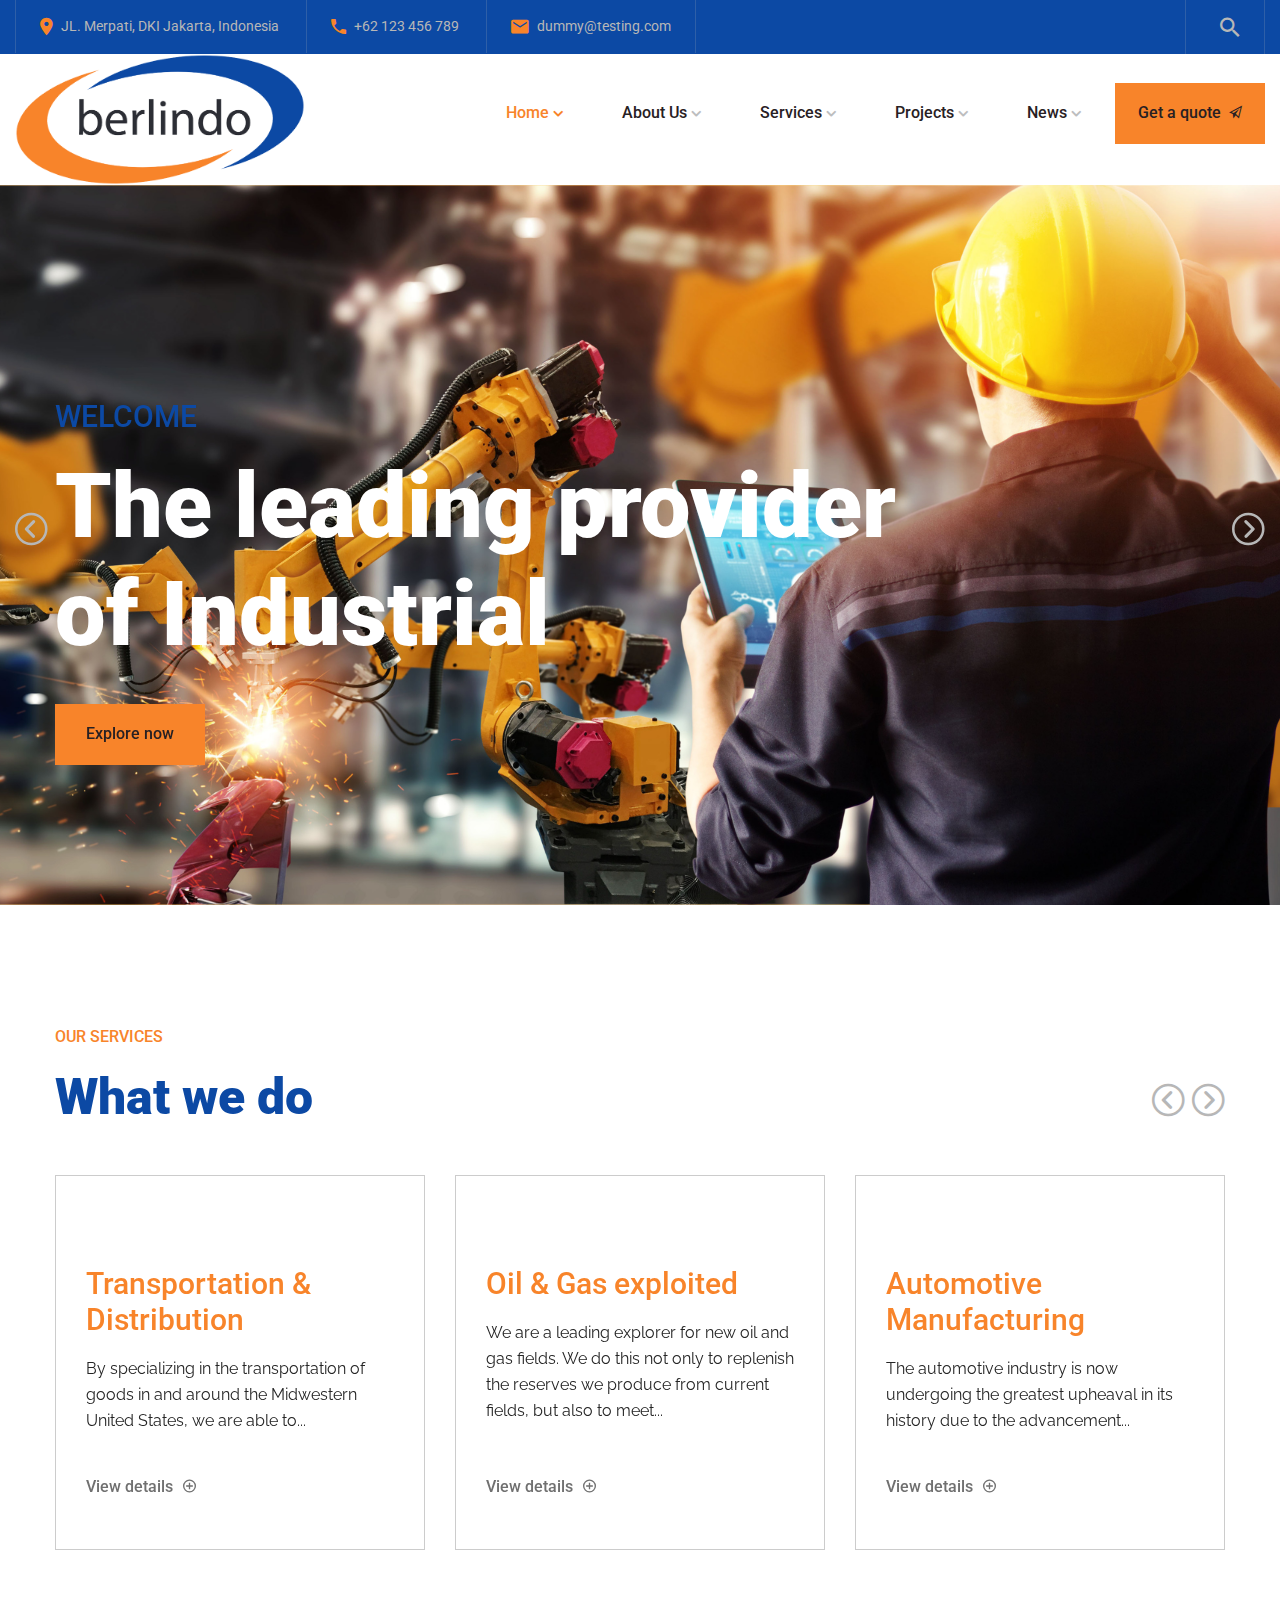
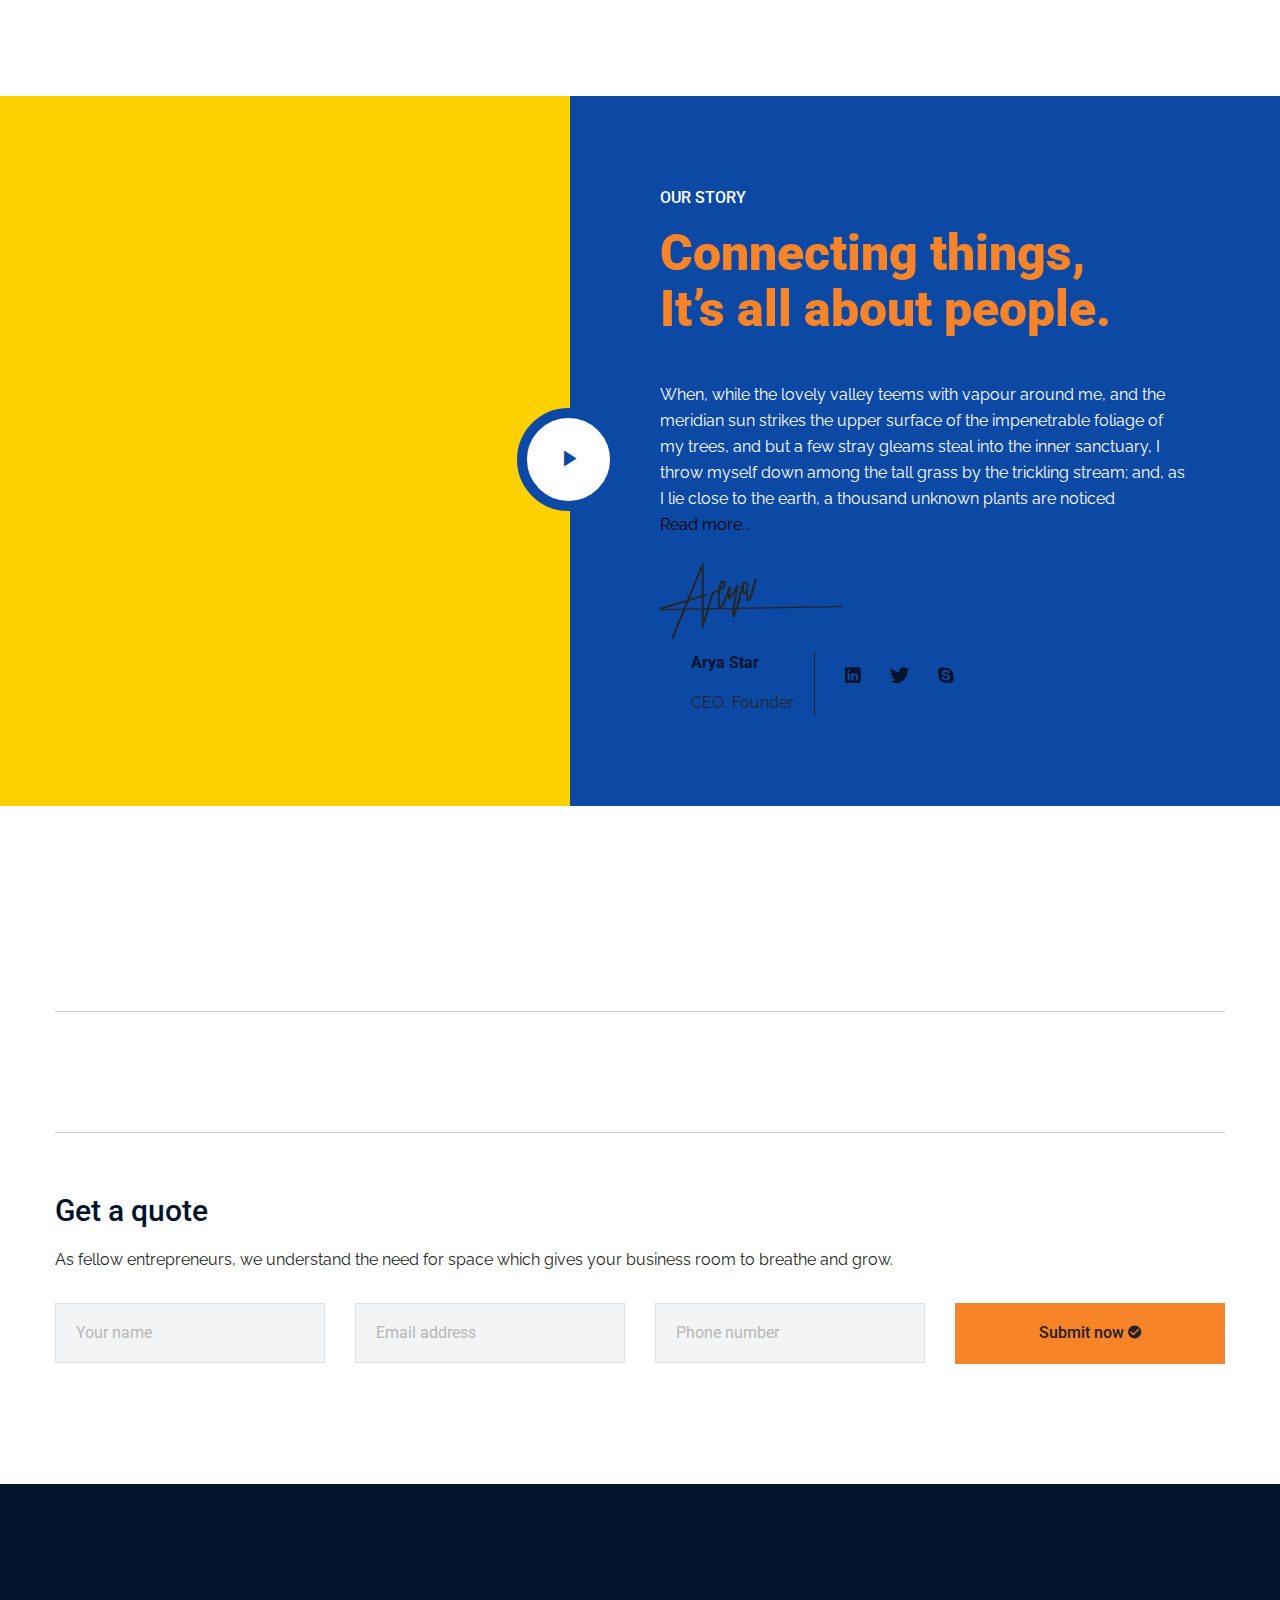
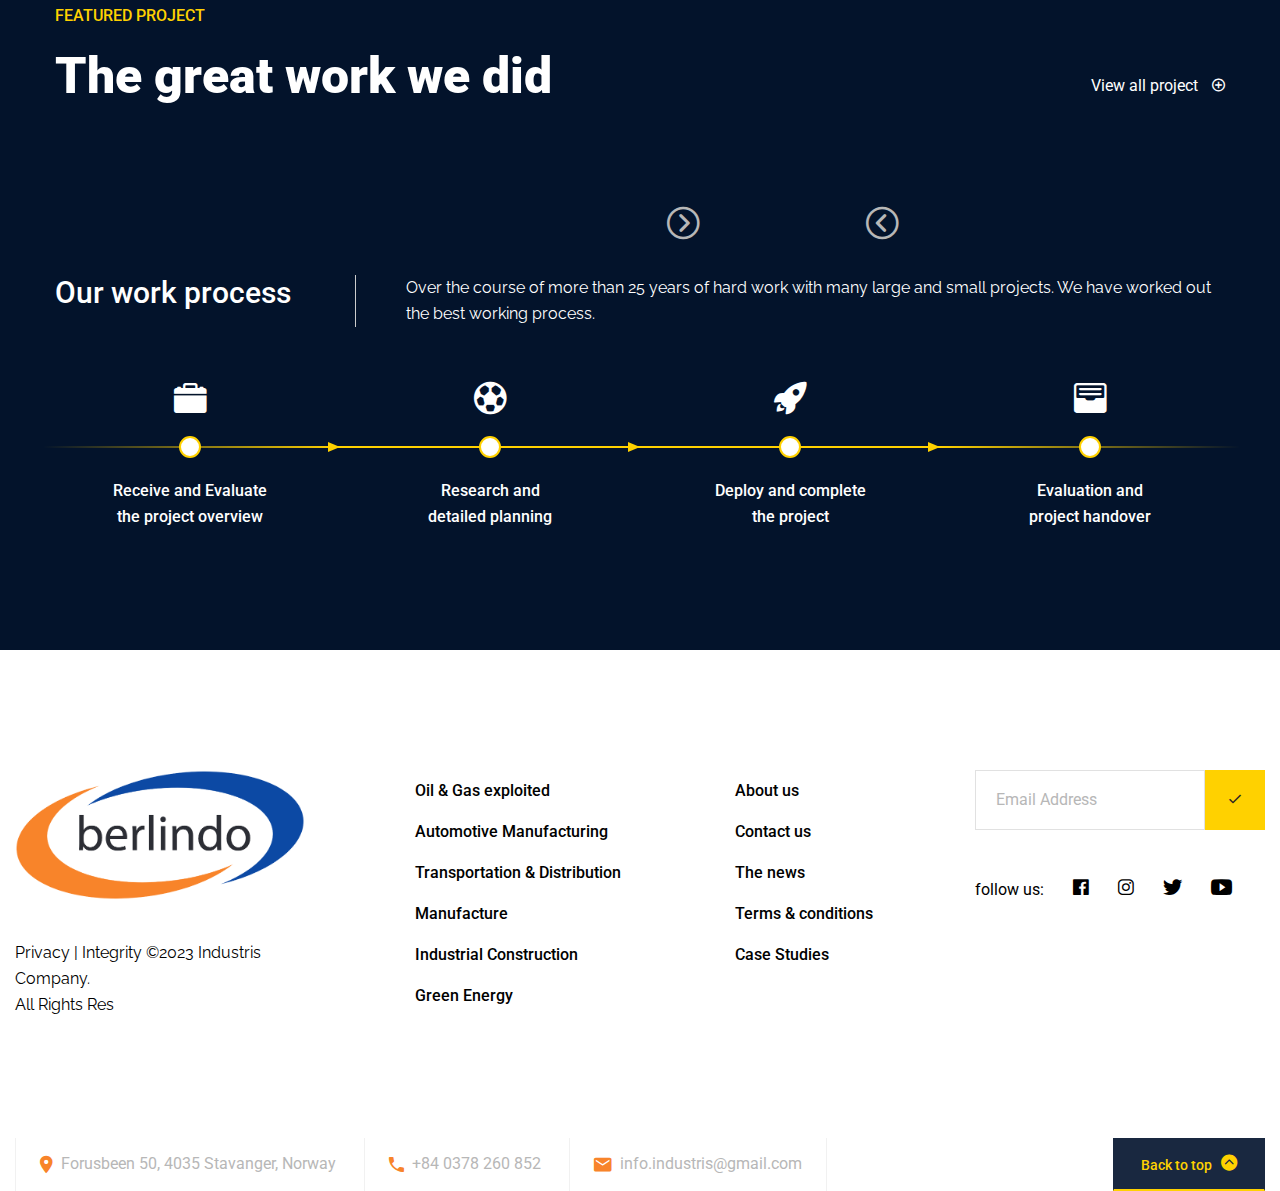
==== index.html @ 3b26a429 "update" ====
<!DOCTYPE html>
<html lang="en">
<head>
	<meta charset="utf-8">
    <meta http-equiv="X-UA-Compatible" content="IE=edge">
    <meta name="viewport" content="width=device-width, initial-scale=1">
    
	<title>Industris – Home Page</title>
    <link href="https://fonts.googleapis.com/css?family=Roboto:100,100i,300,300i,400,400i,500,500i,700,700i,900,900i&display=swap" rel="stylesheet">
    <link href="https://fonts.googleapis.com/css?family=Raleway:100,100i,200,200i,300,300i,400,400i,500,500i,600,600i,700,700i,800,800i,900,900i&display=swap" rel="stylesheet">
	<link rel="stylesheet" id="bootstrap-css" href="css/bootstrap.css" type="text/css" media="all">
	<link rel="stylesheet" id="awesome-font-css" href="css/font-awesome.css" type="text/css" media="all">
	<link rel="stylesheet" id="ionicon-font-css" href="css/ionicon.css" type="text/css" media="all">
	<link rel="stylesheet" id="slick-slider-css" href="css/slick.css" type="text/css" media="all">
	<link rel="stylesheet" id="slick-theme-css" href="css/slick-theme.css" type="text/css" media="all">
	<link rel="stylesheet" id="magnific-popup-css" href="css/magnific-popup.css" type="text/css" media="all">
	<link rel="stylesheet" id="industris-style-css" href="style.css" type="text/css" media="all">

	<link rel="shortcut icon" href="favicon.png">
</head>

<body>
	<div id="page" class="site">
		<div class="collapse searchbar" id="searchbar">
	        <div class="search-area">
	            <div class="container">
	                <div class="row">
	                    <div class="col-xl-12 col-lg-12 col-md-12 col-sm-12 col-12">
	                        <div class="input-group">
	                            <input type="text" class="form-control" placeholder="Search for...">
	                            <span class="input-group-btn">
	            					<button class="btn btn-primary" type="button">Go!</button>
	            				</span> 
	            			</div>
	                        <!-- /input-group -->
	                    </div>
	                    <!-- /.col-lg-6 -->
	                </div>
	            </div>
	        </div>
	    </div>
	    <header id="site-header" class="site-header mobile-header-blue header-style-1">
	        <div id="header_topbar" class="header-topbar md-hidden sm-hidden clearfix">
	            <div class="container-custom">
	                <div class="row">
	                    <div class="col-md-8">
	                        <!-- Info on Topbar -->
	                        <ul class="topbar-left">
	                            <li><i class="icon ion-md-pin"></i>JL. Merpati, DKI Jakarta, Indonesia</li>
	                            <li><i class="icon ion-md-call"></i>+62 123 456 789</li>
	                            <li><i class="icon ion-md-mail"></i>dummy@testing.com</li>
	                        </ul>
	                    </div>
                        <!-- Info on topbar close -->
	                    <div class="col-md-4">
	                    	<ul class="topbar-right pull-right">
		                        <li class="toggle_search topbar-search"><a href="#"><i class="icon ion-md-search"></i></a></li>
		                        <!-- <li class="topbar-login"><a href="#"> Login </a></li>
		                        <li class="topbar-languages"><a href="#"> English <i class="icon ion-ios-arrow-down"></i></a></li> -->
	                        </ul>
	                    </div>
	                </div>
	            </div>
	        </div>
	        <!-- Top bar close -->
	        <div class="main-header md-hidden sm-hidden">
	        	<div class="container-custom">
	        		<div class="row">
	        			<div class="col-md-3">
			        		<div class="logo-brand">
			        			<a href="index.html"><img src="images/berlindo-logo.png" alt="industris"></a>
			        		</div>
			        	</div>
			        	<div class="col-md-9">
			        		<div class="main-navigation">
			        			<ul id="primary-menu" class="menu">
			        				<li class="menu-item menu-item-has-children current-menu-ancestor current-menu-parent"><a href="index.html">Home</a>
			        					<!-- <ul class="sub-menu">
			        						<li class="menu-item current-menu-item page_item current_page_item"><a href="index.html">Home 1</a></li>
			        						<li class="menu-item"><a href="index-2.html">Home 2</a></li>
			        						<li class="menu-item"><a href="index-3.html">Home 3</a></li>
			        						<li class="menu-item"><a href="index-4.html">Home 4</a></li>
			        					</ul> -->
			        				</li>
			        				<li class="menu-item menu-item-has-children"><a href="#">About Us</a>
			        					<!-- <ul class="sub-menu">
			        						<li class="menu-item"><a href="about-us.html">About Us</a></li>
			        						<li class="menu-item menu-item-has-children"><a href="events.html">Events</a>
				        						<ul class="">
				        							<li class="menu-item"><a href="events.html">Event</a></li>
				        							<li class="menu-item"><a href="events-detail.html">Event Detail</a></li>
				        						</ul>
				        					</li>
					        				<li class="menu-item menu-item-has-children"><a href="shop.html">Shop</a>
					        					<ul class="sub-menu">
					        						<li class="menu-item"><a href="shop.html">Shop</a></li>
					        						<li class="menu-item"><a href="shop-detail.html">Shop Detail</a></li>
					        						<li class="menu-item"><a href="cart.html">Cart</a></li>
					        						<li class="menu-item"><a href="checkout.html">Checkout</a></li>
					        					</ul>
					        				</li>
			        						<li class="menu-item"><a href="faq.html">FAQ's</a></li>
			        						<li class="menu-item"><a href="gallery.html">Gallery</a></li>
			        						<li class="menu-item"><a href="404-page.html">404 Pages</a></li>
			        						<li class="menu-item"><a href="comming-soon.html">Comming Soon</a></li>
			        						<li class="menu-item"><a href="login.html">Login</a></li>
			        						<li class="menu-item"><a href="typography.html">Typography</a></li>
			        						<li class="menu-item"><a href="carrer.html">Career Page</a></li>
			        						<li class="menu-item"><a href="corporate-governance.html">Corporate Governance</a></li>
			        						<li class="menu-item"><a href="history.html">History</a></li>
			        						<li class="menu-item"><a href="our-team.html">Our Team</a></li>
			        						<li class="menu-item"><a href="partner-clients.html">Partner Clients</a></li>
			        						<li class="menu-item"><a href="contact-us.html">Contact Us</a></li>
			        					</ul> -->
			        				</li>
			        				<li class="menu-item menu-item-has-children"><a href="#">Services</a>
			        					<!-- <ul class="sub-menu">
			        						<li class="menu-item"><a href="services.html">Services</a></li>
			        						<li class="menu-item"><a href="services-2.html">Services 2</a></li>
			        						<li class="menu-item"><a href="services-detail.html">Services Detail</a></li>
			        					</ul> -->
			        				</li>
			        				<li class="menu-item menu-item-has-children"><a href="#">Projects</a>
			        					<!-- <ul class="sub-menu">
			        						<li class="menu-item"><a href="project.html">Project 1</a></li>
			        						<li class="menu-item"><a href="project-2.html">Project 2</a></li>
			        						<li class="menu-item"><a href="project-detail.html">Project Detail</a></li>
			        					</ul> -->
			        				</li>
			        				<li class="menu-item menu-item-has-children"><a href="#">News</a>
			        					<!-- <ul class="sub-menu">
			        						<li class="menu-item current-menu-item page_item current_page_item"><a href="news.html">News 1</a></li>
			        						<li class="menu-item"><a href="news-2.html">News 2</a></li>
			        						<li class="menu-item"><a href="post.html">News Detail</a></li>
			        					</ul> -->
			        				</li>
			        			</ul>
		        				<a href="#" class="btn btn-primary">Get a quote<i class="icon ion-md-paper-plane"></i></a>
			        		</div>
			        	</div>
		        	</div>
	        	</div>
	        </div>
	        <!-- Main header start -->
	        
	        <!-- Mobile header start -->
	        <div class="mobile-header">
	        	<div class="container-custom">
	        		<div class="row">
	        			<div class="col-xs-6">
			        		<div class="logo-brand-mobile">
			        			<a href="index.html"><img src="images/berlindo-logo.png" alt="industris"></a>
			        		</div>
			        	</div>
	        			<div class="col-xs-6">
			        		<div id="mmenu_toggle">
			                    <button></button>
			                </div>
			        	</div>
			        	<div class="col-xs-12">
			        		<div class="mobile-nav">
			        			<ul id="primary-menu-mobile" class="mobile-menu">
			        				<li class="menu-item menu-item-has-children current-menu-ancestor current-menu-parent"><a href="index.html">Home</a>
			        					<!-- <ul class="sub-menu">
			        						<li class="menu-item page current-menu-item current_page_item"><a href="index.html">Home 1</a></li>
			        						<li class="menu-item"><a href="index-2.html">Home 2</a></li>
			        						<li class="menu-item"><a href="index-3.html">Home 3</a></li>
			        						<li class="menu-item"><a href="index-4.html">Home 4</a></li>
			        					</ul> -->
			        				</li>
			        				<li class="menu-item menu-item-has-children"><a href="#">About Us</a>
			        					<!-- <ul class="sub-menu">
			        						<li class="menu-item"><a href="about-us.html">About Us</a></li>
			        						<li class="menu-item menu-item-has-children"><a href="events.html">Events</a>
				        						<ul class="">
				        							<li class="menu-item"><a href="events.html">Event</a></li>
				        							<li class="menu-item"><a href="events-detail.html">Event Detail</a></li>
				        						</ul>
				        					</li>
					        				<li class="menu-item menu-item-has-children"><a href="shop.html">Shop</a>
					        					<ul class="sub-menu">
					        						<li class="menu-item"><a href="shop.html">Shop</a></li>
					        						<li class="menu-item"><a href="shop-detail.html">Shop Detail</a></li>
					        						<li class="menu-item"><a href="cart.html">Cart</a></li>
					        						<li class="menu-item"><a href="checkout.html">Checkout</a></li>
					        					</ul>
					        				</li>
			        						<li class="menu-item"><a href="faq.html">FAQ's</a></li>
			        						<li class="menu-item"><a href="gallery.html">Gallery</a></li>
			        						<li class="menu-item"><a href="404-page.html">404 Pages</a></li>
			        						<li class="menu-item"><a href="comming-soon.html">Comming Soon</a></li>
			        						<li class="menu-item"><a href="login.html">Login</a></li>
			        						<li class="menu-item"><a href="typography.html">Typography</a></li>
			        						<li class="menu-item"><a href="carrer.html">Career Page</a></li>
			        						<li class="menu-item"><a href="corporate-governance.html">Corporate Governance</a></li>
			        						<li class="menu-item"><a href="history.html">History</a></li>
			        						<li class="menu-item"><a href="our-team.html">Our Team</a></li>
			        						<li class="menu-item"><a href="partner-clients.html">Partner Clients</a></li>
			        						<li class="menu-item"><a href="contact-us.html">Contact Us</a></li>
			        					</ul> -->
			        				</li>
			        				<li class="menu-item menu-item-has-children"><a href="#">Services</a>
			        					<!-- <ul class="sub-menu">
			        						<li class="menu-item"><a href="services.html">Services</a></li>
			        						<li class="menu-item"><a href="services-2.html">Services 2</a></li>
			        						<li class="menu-item"><a href="services-detail.html">Services Detail</a></li>
			        					</ul> -->
			        				</li>
			        				<li class="menu-item menu-item-has-children"><a href="#">Projects</a>
			        					<!-- <ul class="sub-menu">
			        						<li class="menu-item"><a href="project.html">Project 1</a></li>
			        						<li class="menu-item"><a href="project-2.html">Project 2</a></li>
			        						<li class="menu-item"><a href="project-detail.html">Project Detail</a></li>
			        					</ul> -->
			        				</li>
			        				<li class="menu-item menu-item-has-children"><a href="#">News</a>
			        					<!-- <ul class="sub-menu">
			        						<li class="menu-item"><a href="news.html">News 1</a></li>
			        						<li class="menu-item"><a href="news-2.html">News 2</a></li>
			        						<li class="menu-item"><a href="post.html">News Detail</a></li>
			        					</ul> -->
			        				</li>
			        			</ul>
		        				<a href="#" class="btn btn-primary">Get a quote<i class="icon ion-md-paper-plane"></i></a>
			        		</div>
			        	</div>
		        	</div>
	        	</div>
	        </div>
	    </header>
        <!-- Mobile header start -->

		<div class="slider" data-show="1" data-arrow="true">

			<div>
				<div class="slider-item">
					<img src="images/berlindo-banner-1.png" alt="" class="">
					<div class="container">
						<div class="row">
							<div class="col-md-9">
								<div class="slider-content">
									<h3 style="color: #0C49A4;">WELCOME</h3>
									<h1>The leading provider  of Industrial </h1>
									<a class="btn btn-primary" href="#">Explore now</a>
								</div>
							</div>
						</div>
					</div>
				</div>
			</div>

			<div>
				<div class="slider-item">
					<img src="images/berlindo-banner-2.png" alt="" class="">
					<div class="container">
						<div class="row">
							<div class="col-md-9">
								<div class="slider-content">
									<h3 style="color: #0C49A4;">WELCOME</h3>
									<h1>Leader in power Automation </h1>
									<a class="btn btn-primary" href="#">Explore now</a>
								</div>
							</div>
						</div>
					</div>
				</div>
			</div>

			<div>
				<div class="slider-item">
					<img src="images/berlindo-banner-3.png" alt="" class="">
					<div class="container">
						<div class="row">
							<div class="col-md-9">
								<div class="slider-content">
									<h3 style="color: #0C49A4;">WELCOME</h3>
									<h1>Best solution for Industrial &amp; Factories </h1>
									<a class="btn btn-primary" href="#">Explore now</a>
								</div>
							</div>
						</div>
					</div>
				</div>
			</div>

		</div>

		<section class="no-padding-bottom">
			<div class="container">
				<div class="row">
					<div class="col-md-12">
						<h4 style="color: #F8842A;">OUR SERVICES</h4>
						<h2 style="color: #0C49A4;">What we do</h2>
						<div class="industris-space-30"></div>

						<div class="services-block-left">
							<div class="services-slider-img-left">
								<img src="https://via.placeholder.com/132x132.png" alt="">
							</div>
						</div>

						<div class="services-slider" data-show="3" data-arrow="true">

							<div class="services-item">
								<div class="services-box">
									<div class="services-icon">
										<img src="https://via.placeholder.com/142x174.png" alt="">
									</div>
									<div class="services-content">
										<h3><a href="services-detail.html" style="color: #F8842A;">Transportation & Distribution</a></h3>
										<p>By specializing in the transportation of goods in and around the Midwestern United States, we are able to...</p>
										<a class="view-detail" href="#">View details<i class="icon ion-md-add-circle-outline"></i></a>
									</div>
								</div>
							</div>

							<div class="services-item">
								<div class="services-box">
									<div class="services-icon">
										<img src="https://via.placeholder.com/142x174.png" alt="">
									</div>
									<div class="services-content">
										<h3><a href="services-detail.html" style="color: #F8842A;">Oil & Gas exploited</a></h3>
										<p>We are a leading explorer for new oil and gas fields. We do this not only to replenish the reserves we produce from current fields, but also to meet...</p>
										<div class="industris-space-10"></div>
										<a class="view-detail" href="#">View details<i class="icon ion-md-add-circle-outline"></i></a>
									</div>
								</div>
							</div>

							<div class="services-item">
								<div class="services-box">
									<div class="services-icon">
										<img src="https://via.placeholder.com/142x174.png" alt="">
									</div>
									<div class="services-content">
										<h3><a href="services-detail.html" style="color: #F8842A;">Automotive Manufacturing</a></h3>
										<p>The automotive industry is now undergoing the greatest upheaval in its history due to the advancement...</p>
										<a class="view-detail" href="#">View details<i class="icon ion-md-add-circle-outline"></i></a>
									</div>
								</div>
							</div>

							<div class="services-item">
								<div class="services-box">
									<div class="services-icon">
										<img src="https://via.placeholder.com/142x174.png" alt="">
									</div>
									<div class="services-content">
										<h3><a href="services-detail.html" style="color: #F8842A;">Industrial Construction</a></h3>
										<p>Diam vehicula platea blandit malesua quam hac vehicula id non leo dui et dapibu turpis quis, tempor augue duis ut justo...</p>
										<a class="view-detail" href="#">View details<i class="icon ion-md-add-circle-outline"></i></a>
									</div>
								</div>
							</div>

							<div class="services-item">
								<div class="services-box">
									<div class="services-icon">
										<img src="https://via.placeholder.com/142x174.png" alt="">
									</div>
									<div class="services-content">
										<h3><a href="services-detail.html" style="color: #F8842A;">Manufacture</a></h3>
										<p>With IoT business solutions, manufacturers have the power not only to improve and automate production, but expand their value chain...</p>
										<a class="view-detail" href="#">View details<i class="icon ion-md-add-circle-outline"></i></a>
									</div>
								</div>
							</div>

							<div class="services-item">
								<div class="services-box">
									<div class="services-icon">
										<img src="https://via.placeholder.com/142x174.png" alt="">
									</div>
									<div class="services-content">
										<h3><a href="services-detail.html" style="color: #F8842A;">Green Energy</a></h3>
										<p>A wonderful serenity has taken possession of my entire soul, like these sweet mornings of spring which I enjoy with my whole heart...</p>
										<a class="view-detail" href="#">View details<i class="icon ion-md-add-circle-outline"></i></a>
									</div>
								</div>
							</div>

						</div>

					</div>
				</div>
			</div>
			<div class="industris-space-90"></div>
		</section>

		<section class="bg-primary no-padding">
			<div class="">
				<div class="flex-row">
					<div class="video-section-left" style="background-image:url('https://via.placeholder.com/846x742.png');">
						<div class="home-video video-player">
							<a class="video-play" href="https://www.youtube.com/watch?v=SyRchIzIq9I"><i class="icon ion-md-play" style="color: #0C49A4;"></i></a>
						</div>
					</div>
					<div class="video-section-right" style="background-color: #0C49A4;">
						<div class="block-right">
							<h4 class="text-white">OUR STORY</h4>
							<h2 style="color: #F8842A;">Connecting things, <br> It’s all about people.</h2>
							<p class="text-white">When, while the lovely valley teems with vapour around me, and the meridian sun strikes the upper surface of the impenetrable foliage of my trees, and but a few stray gleams steal into the inner sanctuary, I throw myself down among the tall grass by the trickling stream; and, as I lie close to the earth, a thousand unknown plants are noticed 
								<br><a class="text-dark" href="#"> Read more...</a></p>
							<img src="images/sign.png" alt="">
							<div class="row">
								<div class="col-md-offset-1 col-md-11 no-padding-sm-left">
									<div class="about-author">
										<div class="about-author-info">
											<h4><strong>Arya Star</strong></h4>
											<p>CEO, Founder</p>
										</div>
										<div class="about-author-media">
											<a href="#"><i class="icon ion-logo-linkedin"></i></a>
											<a href="#"><i class="icon ion-logo-twitter"></i></a>
											<a href="#"><i class="icon ion-logo-skype"></i></a>
										</div>
									</div>
								</div>
							</div>
						</div>
					</div>
				</div>
			</div>
		</section>

		
		<section>
			<div class="container">
				<div class="row">
					<div class="col-md-12">
						
                        <div class="partner-slider image-carousel text-center" data-show="5" data-arrow="false">

                            <div>
					            <div class="partner-item text-center clearfix">
					                <div class="inner">
				                        <div class="thumb">
				                            <img src="https://via.placeholder.com/200x90.png" alt="">
				                        </div>
					                </div>
					            </div>
					        </div>

					        <div>
					            <div class="partner-item text-center clearfix">
					                <div class="inner">
				                        <div class="thumb">
				                            <img src="https://via.placeholder.com/200x90.png" alt="">
				                        </div>
					                </div>
					            </div>
					        </div>

					        <div>
					            <div class="partner-item text-center clearfix">
					                <div class="inner">
				                        <div class="thumb">
				                            <img src="https://via.placeholder.com/200x90.png" alt="">
				                        </div>
					                </div>
					            </div>
					        </div>

					        <div>
					            <div class="partner-item text-center clearfix">
					                <div class="inner">
				                        <div class="thumb">
				                            <img src="https://via.placeholder.com/200x90.png" alt="">
				                        </div>
					                </div>
					            </div>
					        </div>

					        <div>
					            <div class="partner-item text-center clearfix">
					                <div class="inner">
				                        <div class="thumb">
				                            <img src="https://via.placeholder.com/200x90.png" alt="">
				                        </div>
					                </div>
					            </div>
					        </div>

					        <div>
					            <div class="partner-item text-center clearfix">
					                <div class="inner">
				                        <div class="thumb">
				                            <img src="https://via.placeholder.com/200x90.png" alt="">
				                        </div>
					                </div>
					            </div>
					        </div>

					        <div>
					            <div class="partner-item text-center clearfix">
					                <div class="inner">
				                        <div class="thumb">
				                            <img src="https://via.placeholder.com/200x90.png" alt="">
				                        </div>
					                </div>
					            </div>
					        </div>

					        <div>
					            <div class="partner-item text-center clearfix">
					                <div class="inner">
				                        <div class="thumb">
				                            <img src="https://via.placeholder.com/200x90.png" alt="">
				                        </div>
					                </div>
					            </div>
					        </div>

					        <div>
					            <div class="partner-item text-center clearfix">
					                <div class="inner">
				                        <div class="thumb">
				                            <img src="https://via.placeholder.com/200x90.png" alt="">
				                        </div>
					                </div>
					            </div>
					        </div>

					        <div>
					            <div class="partner-item text-center clearfix">
					                <div class="inner">
				                        <div class="thumb">
				                            <img src="https://via.placeholder.com/200x90.png" alt="">
				                        </div>
					                </div>
					            </div>
					        </div>

                        </div>
					</div>
				</div>
			</div>

			<div class="container">
				<div class="industris-space"></div>
				<hr>
				<div class="industris-space"></div>
			</div>

			<!-- <div class="container">
				<div class="row flex-row">
					<div class="col-md-6 align-self-center">
						<h3>Recruitment</h3>
						<p>We are looking for smart individuals who want to have a positive impact on the world. If that’s you, visit our Careers page or send us a <br> CV at: <a class="text-second" href="#"> Industris@mail.com </a></p>
						<div class="industris-space-30"></div>
						<a href="#" class="btn btn-primary btn-m-r">Join us</a>
						<a href="#" class="btn btn-border">Our team</a>
						<div class="industris-space-sm"></div>
					</div>
					<div class="col-md-6">
						<img src="https://via.placeholder.com/1080x721.png" alt="home image">
					</div>
				</div>
			</div> -->

			<div class="container">
				<div class="industris-space"></div>
				<hr>
				<div class="industris-space"></div>
			</div>

			<div class="container">
				<div class="row">
					<div class="col-md-12">
						<h3>Get a quote</h3>
						<p>As fellow entrepreneurs, we understand the need for space which gives your business room to breathe and grow.</p>
					</div>
				</div>
				<div class="industris-space-30"></div>
				<form class="home-form" method="post" action="">
					<div class="row">
						<div class="col-md-3">
							<div class="form-group">
								<input type="text" name="name" class="form-control" id="name" placeholder="Your name" required>
							</div>
						</div>
						<div class="col-md-3">
							<div class="form-group">
								<input type="email" name="email" class="form-control" id="email" placeholder="Email address" required>
							</div>
						</div>
						<div class="col-md-3">
							<div class="form-group">
								<input type="text" name="phone" class="form-control" id="phone" placeholder="Phone number" required>
							</div>
						</div>
						<div class="col-md-3">
							<div class="form-group">
								<button type="submit" class="wpcf7-form-control wpcf7-submit btn btn-primary btn-full-width">Submit now <i class="icon ion-md-checkmark-circle"></i></button>
							</div>
						</div>
					</div>
				</form>
			</div>

		</section>

		<section class="bg-default">
			<div class="container">
				<div class="row flex-row">
					<div class="col-md-8">
						<h4 class="text-primary">FEATURED PROJECT</h4>
						<h2 class="text-white no-margin-bottom">The great work we did</h2>
					</div>
					<div class="col-md-4 text-right align-self-end">
						<a class="text-white industris-lineheight" href="#">View all project <i class="icon ion-md-add-circle-outline"></i> </a>
					</div>
				</div>
				<div class="industris-space-20"></div>

				<div class="row">
					<div class="col-md-12">
						
						<div class="project-feature-slider project-feature" data-show="3" data-arrow="true">

							<div class="project-item col-lg-4 col-sm-6">
					            <div class="inner">
				                    <img src="https://via.placeholder.com/720x900.png" alt=""> 
					                <div class="project-info">
					            		<div class="project-meta">Russia   |   12 November 2018</div>
					            		<div class="project-content">
						                    <h3><a href="project-detail.html">Refurbishing Gears</a></h3>
						                    <p>Sed ut perspiciatis unde omnis iste nas error sit voluptatem accusantium doloremque laudantium, totam  aperiam, eaque ipsa quae ab illo inventore veritatis et quasi architecto ...</p>
			                                <a href="#">View details <i class="icon ion-md-add-circle"></i></a>
			                            </div>
					                </div>
					            </div>
					        </div>

							<div class="project-item col-lg-4 col-sm-6">
					            <div class="inner">
				                    <img src="https://via.placeholder.com/720x900.png" alt=""> 
					                <div class="project-info">
					            		<div class="project-meta">Russia   |   12 November 2018</div>
					            		<div class="project-content">
						                    <h3><a href="project-detail.html">Wind power in Russia</a></h3>
						                    <p>Sed ut perspiciatis unde omnis iste nas error sit voluptatem accusantium doloremque laudantium, totam  aperiam, eaque ipsa quae ab illo inventore veritatis et quasi architecto ...</p>
			                                <a href="#">View details <i class="icon ion-md-add-circle"></i></a>
			                            </div>
					                </div>
					            </div>
					        </div>

							<div class="project-item col-lg-4 col-sm-6">
					            <div class="inner">
				                    <img src="https://via.placeholder.com/720x900.png" alt=""> 
					                <div class="project-info">
					            		<div class="project-meta">Russia   |   12 November 2018</div>
					            		<div class="project-content">
						                    <h3><a href="project-detail.html">Water Recycle</a></h3>
						                    <p>Sed ut perspiciatis unde omnis iste nas error sit voluptatem accusantium doloremque laudantium, totam  aperiam, eaque ipsa quae ab illo inventore veritatis et quasi architecto ...</p>
			                                <a href="#">View details <i class="icon ion-md-add-circle"></i></a>
			                            </div>
					                </div>
					            </div>
					        </div>

							<div class="project-item col-lg-4 col-sm-6">
					            <div class="inner">
				                    <img src="https://via.placeholder.com/720x900.png" alt=""> 
					                <div class="project-info">
					            		<div class="project-meta">Russia   |   12 November 2018</div>
					            		<div class="project-content">
						                    <h3><a href="project-detail.html">Industry Complex</a></h3>
						                    <p>Sed ut perspiciatis unde omnis iste nas error sit voluptatem accusantium doloremque laudantium, totam  aperiam, eaque ipsa quae ab illo inventore veritatis et quasi architecto ...</p>
			                                <a href="#">View details <i class="icon ion-md-add-circle"></i></a>
			                            </div>
					                </div>
					            </div>
					        </div>

							<div class="project-item col-lg-4 col-sm-6">
					            <div class="inner">
				                    <img src="https://via.placeholder.com/720x900.png" alt=""> 
					                <div class="project-info">
					            		<div class="project-meta">Russia   |   12 November 2018</div>
					            		<div class="project-content">
						                    <h3><a href="project-detail.html">Warehouse Industry</a></h3>
						                    <p>Sed ut perspiciatis unde omnis iste nas error sit voluptatem accusantium doloremque laudantium, totam  aperiam, eaque ipsa quae ab illo inventore veritatis et quasi architecto ...</p>
			                                <a href="#">View details <i class="icon ion-md-add-circle"></i></a>
			                            </div>
					                </div>
					            </div>
					        </div>

							<div class="project-item col-lg-4 col-sm-6">
					            <div class="inner">
				                    <img src="https://via.placeholder.com/720x900.png" alt=""> 
					                <div class="project-info">
					            		<div class="project-meta">Russia   |   12 November 2018</div>
					            		<div class="project-content">
						                    <h3><a href="project-detail.html">Machine Engineering</a></h3>
						                    <p>Sed ut perspiciatis unde omnis iste nas error sit voluptatem accusantium doloremque laudantium, totam  aperiam, eaque ipsa quae ab illo inventore veritatis et quasi architecto ...</p>
			                                <a href="#">View details <i class="icon ion-md-add-circle"></i></a>
			                            </div>
					                </div>
					            </div>
					        </div>

					    </div>
					    <div class="industris-space-90"></div>
					</div>
				</div>

				<div class="row">
					<div class="col-md-3">
						<h3 class="text-white">Our work process</h3>
					</div>
					<div class="col-md-9">
						<p class="text-white border-left">Over the course of more than 25 years of hard work with many large and small projects. We have worked out the best working process.</p>
					</div>
				</div>
				<div class="industris-space"></div>

				<div class="row">
					<div class="col-md-3">
						<div class="process process-light">
							<div class="process-icon"><i class="icon ion-ios-briefcase"></i></div>
							<h4>Receive and Evaluate<br> the project overview</h4>
						</div>
					</div>
					<div class="col-md-3">
						<div class="process process-light">
							<div class="process-icon"><i class="icon ion-md-football"></i></div>
							<h4>Research and<br> detailed planning</h4>
						</div>
					</div>
					<div class="col-md-3">
						<div class="process process-light">
							<div class="process-icon"><i class="icon ion-ios-rocket"></i></div>
							<h4>Deploy and complete<br> the project</h4>
						</div>
					</div>
					<div class="col-md-3">
						<div class="process process-light">
							<div class="process-icon"><i class="icon ion-ios-filing"></i></div>
							<h4>Evaluation and<br> project handover</h4>
						</div>
					</div>
				</div>

			</div>
		</section>

		<!-- <section>
			<div class="container">
				<div class="row">
					<div class="col-md-7 ">
						<h4 class="text-primary">TESTIMONIAL</h4>
						<h2>What our customers say</h2>

						<div class="testi-slider-2" data-show="1" data-arrow="false" data-dots="true">

							<div>
								<div class="testi-item">
									<div class="testi-content">
									<i class="icon ion-md-quote"></i>
										<p>"When she reached the first hills of the Italic Mountains, she had a last view back on the skyline of her hometown Bookmarksgrove, the headline of Alphabet Village and the subline of her own road, the Line Lane."</p>
									</div>
									<div class="testi-info">
										<img src="https://via.placeholder.com/90x90.png" alt="" class="circle-img">
										<h4>Emilia Clarke<span>Manager Avenger company</span></h4>
									</div>
								</div>
							</div>

							<div>
								<div class="testi-item">
									<div class="testi-content">
									<i class="icon ion-md-quote"></i>
										<p>"A wonderful serenity has taken possession of my entire soul, like these sweet mornings of spring which I enjoy with my whole heart. I should be incapable of drawing a single stroke at the present moment"</p>
									</div>
									<div class="testi-info">
										<img src="https://via.placeholder.com/90x90.png" alt="" class="circle-img">
										<h4>Micheal Sejuro<span>Manager Fusion themes company</span></h4>
									</div>
								</div>
							</div>

							<div>
								<div class="testi-item">
									<div class="testi-content">
									<i class="icon ion-md-quote"></i>
										<p>"I am alone, and feel the charm of existence in this spot, which was created for the bliss of souls like mine. I should be incapable of drawing a single stroke at the present moment"</p>
									</div>
									<div class="testi-info">
										<img src="https://via.placeholder.com/90x90.png" alt="" class="circle-img">
										<h4>Emilia Clarke<span>Manager Avenger company</span></h4>
									</div>
								</div>
							</div>

							<div>
								<div class="testi-item">
									<div class="testi-content">
									<i class="icon ion-md-quote"></i>
										<p>"I should be incapable of drawing a single stroke at the present moment; and yet I feel that I never was a greater artist than now. I should be incapable of drawing a single stroke at the present moment"</p>
									</div>
									<div class="testi-info">
										<img src="https://via.placeholder.com/90x90.png" alt="" class="circle-img">
										<h4>Micheal Sejuro<span>Manager Fusion themes company</span></h4>
									</div>
								</div>
							</div>

						</div>
						<div class="industris-space-sm"></div>
					</div>
					<div class="col-md-offset-1 col-md-4 about-border-left">
						<h3>Why we’re different</h3>
						<p>As fellow entrepreneurs, we understand the need for space which gives your business room</p>
						<ul class="unstyle">
							<li><i class="icon ion-md-checkmark-circle"></i><a href="#">Flexible solutions</a></li>
							<li><i class="icon ion-md-checkmark-circle"></i><a href="#">Free technology</a></li>
							<li><i class="icon ion-md-checkmark-circle"></i><a href="#">Improved operating conditions</a></li>
							<li><i class="icon ion-md-checkmark-circle"></i><a href="#">Transparent costs</a></li>
						</ul>
						<a href="#" class="btn btn-primary">Get a quote</a>
					</div>
				</div>
			</div>
		</section> -->

		<!-- <section class="bg-light padding-bottom-medium">
			<div class="container">
				<div class="row flex-row">

					<div class="col-md-6">
						<h4 class="text-primary">THE NEWS</h4>
						<h2 class="no-margin-bottom">Lates News form us</h2>
					</div>
					<div class="col-md-6 text-right align-self-end">
						<a class="industris-lineheight" href="news.html">View all post<i class="icon ion-md-add-circle-outline"></i></a>
					</div>
				</div>
				<div class="industris-space-50"></div>

				<div class="row">
					<div class="col-md-4 col-sm-6 col-xs-12">
				        <article class="post-box post type-post entry">
				            <div class="entry-media">
				                <a href="post.html">
				                    <img src="https://via.placeholder.com/720x400.png" alt="">
				                </a>
				            </div>
				            <div class="inner-post">
				                <header class="entry-header">

				                    <div class="entry-meta">
				                        <span class="posted-on">
				                        	<span class="entry-date published">May 30, 2019</span>
				                        </span>
				                        <span class="posted-in">
				                        	<a href="#" rel="category tag">Oil & Gas</a>
				                        </span>
				                    </div>
				                    
				                    <h3 class="entry-title"><a href="post.html" rel="bookmark">Five Predictions for IoT in 2019 and beyond</a></h3>
				                </header>
				                

				                <div class="entry-summary">
				                    <p> Telenor Connexion has worked with analysts from Stockholm-based consulting firm Northstream to...</p>
				                </div>
				                

				                <footer class="entry-footer">
				                    <a class="post-link" href="post.html">Read more<i class="icon ion-md-add-circle-outline"></i></a>
				                </footer>
				                
				            </div>
				        </article>
				    </div>

		    		<div class="col-md-4 col-sm-6 col-xs-12">
				        <article class="post-box post type-post entry">
				            <div class="entry-media">
				                <a href="post.html">
				                    <img src="https://via.placeholder.com/720x400.png" alt="">
				                </a>
				            </div>
				            <div class="inner-post">
				                <header class="entry-header">

				                    <div class="entry-meta">
				                        <span class="posted-on">
				                        	<span class="entry-date published">May 30, 2019</span>
				                        </span>
				                        <span class="posted-in">
				                        	<a href="#" rel="category tag">Oil & Gas</a>
				                        </span>
				                    </div>
				                    
				                    <h3 class="entry-title"><a href="post.html" rel="bookmark">Wrap-up: The Japan-Sweden Business Summit</a></h3>
				                </header>
				                

				                <div class="entry-summary">
				                    <p> “Future technologies will continue to increase the possibilities within IoT in general, and transportation...</p>
				                </div>
				                

				                <footer class="entry-footer">
				                    <a class="post-link" href="post.html">Read more<i class="icon ion-md-add-circle-outline"></i></a>
				                </footer>
				                
				            </div>
				        </article>
				    </div>

		    		<div class="col-md-4 col-sm-6 col-xs-12">
				        <article class="post-box post type-post entry">
				            <div class="entry-media">
				                <a href="post.html">
				                    <img src="https://via.placeholder.com/720x400.png" alt="">
				                </a>
				            </div>
				            <div class="inner-post">
				                <header class="entry-header">

				                    <div class="entry-meta">
				                        <span class="posted-on">
				                        	<span class="entry-date published">May 30, 2019</span>
				                        </span>
				                        <span class="posted-in">
				                        	<a href="#" rel="category tag">Oil & Gas</a>
				                        </span>
				                    </div>
				                    
				                    <h3 class="entry-title"><a href="post.html" rel="bookmark">The brains behind Uber’s autonomous future</a></h3>
				                </header>
				                

				                <div class="entry-summary">
				                    <p> Uber technology chief Raquel Urtasun is certain of one thing — that there will be self-driving cars, trucks...</p>
				                </div>
				                

				                <footer class="entry-footer">
				                    <a class="post-link" href="post.html">Read more<i class="icon ion-md-add-circle-outline"></i></a>
				                </footer>
				                
				            </div>
				        </article>
				    </div>

				</div>
			</div>
		</section> -->

	    <footer id="site-footer" class="site-footer bg-footer" style="background-color: #ffffff;">
	        <div class="main-footer">
	            <div class="container-custom">
	                <div class="row">

	                    <div class="col-md-3 col-sm-6">
	                    	<div class="widget-footer">
		                        <div id="media_image-1" class="widget widget_media_image">
		                            <a href="index.html"><img src="images/berlindo-logo.png" alt=""></a>
		                        </div>
		                        <div id="custom_html-1" class="widget_text widget widget_custom_html text-dark">
		                            <div class="textwidget custom-html-widget">
		                                <p>Privacy | Integrity ©2023 Industris Company. <br>All Rights Res</p>
		                            </div>
		                        </div>
		                    </div>
	                    </div>
	                    <!-- end col-lg-3 -->

	                    <div class="col-md-3 col-sm-6">
	                    	<div class="widget-footer">
		                        <div id="custom_html-2" class="widget_text widget widget_custom_html padding-left">
		                            <div class="textwidget custom-html-widget">
		                                <ul>
		                                    <li><a href="service-detail.html" style="color:black">Oil & Gas exploited</a></li>
		                                    <li><a href="service-detail.html" style="color:black">Automotive Manufacturing</a></li>
		                                    <li><a href="service-detail.html" style="color:black">Transportation & Distribution</a></li>
		                                    <li><a href="service-detail.html" style="color:black">Manufacture</a></li>
		                                    <li><a href="service-detail.html" style="color:black">Industrial Construction</a></li>
		                                    <li><a href="service-detail.html" style="color:black">Green Energy</a></li>
		                                </ul>
		                            </div>
		                        </div>
	                        </div>
	                    </div>
	                    <!-- end col-lg-3 -->

	                    <div class="col-md-3 col-sm-6">
	                    	<div class="widget-footer">
		                        <div id="custom_html-3" class="widget_text widge widget-footer widget_custom_html padding-left">
		                            <div class="textwidget custom-html-widget">
		                                <ul>
		                                    <li><a href="index.html" style="color:black">About us</a></li>
		                                    <li><a href="about.html" style="color:black">Contact us</a></li>
		                                    <li><a href="services.html" style="color:black">The news</a></li>
		                                    <li><a href="services.html" style="color:black">Terms & conditions</a></li>
		                                    <li><a href="blog.html" style="color:black">Case Studies</a></li>
		                                </ul>
		                            </div>
		                        </div>
		                    </div>
	                    </div>
	                    <!-- end col-lg-3 -->

	                    <div class="col-md-3 col-sm-6">
	                    	<div class="widget-footer">
		                        <div id="mc4wp_form_widget-1" class="widget widget_mc4wp_form_widget">
		                            <!-- Mailchimp for WordPress v4.5.2 - https://wordpress.org/plugins/mailchimp-for-wp/ -->
		                            <form id="mc4wp-form-1" class="mc4wp-form mc4wp-form-1696" method="post" data-id="1696" data-name="Industris Subscribe">
	                                    <div class="input-group">
	                                        <input type="email" name="EMAIL" class="form-control" placeholder="Email Address" required="">
	                                        <span class="input-group-btn">
	                                        	<button type="submit" class="btn btn-subcribe"><i class="icon ion-md-checkmark"></i></button>
	                                        </span>
	                                    </div>
		                                <input type="hidden" name="_mc4wp_timestamp" value="1560227031">
		                                <input type="hidden" name="_mc4wp_form_id" value="1696">
		                                <input type="hidden" name="_mc4wp_form_element_id" value="mc4wp-form-1">
		                                <div class="mc4wp-response"></div>
		                            </form>
		                        </div>
	                            <!-- / Mailchimp for WordPress Plugin -->

	                            <div class="footer-social ot-socials bg-white" style="color:black">
	                            	follow us:
	                                <a target="_blank" href="#" rel="noopener noreferrer" style="color:black"><i class="icon ion-logo-facebook"></i></a>
	                                <a target="_blank" href="#" rel="noopener noreferrer" style="color:black"><i class="icon ion-logo-instagram"></i></a>
	                                <a target="_blank" href="#" rel="noopener noreferrer" style="color:black"><i class="icon ion-logo-twitter"></i></a>
	                                <a target="_blank" href="#" rel="noopener noreferrer" style="color:black"><i class="icon ion-logo-youtube"></i></a>
	                            </div>
	                        </div>
	                    </div>
	                    <!-- end col-lg-3 -->

	                </div>
	            </div>
	        </div>
	        <!-- .main-footer -->
	        <div class="footer-bottom text-dark" style="background-color: #ffffff;">
	            <div class="container-custom">
	            	<div class="row">
	            		<div class="col-md-12">
		                    <ul class="topbar-left">
		                        <li><i class="icon ion-md-pin"></i>Forusbeen 50, 4035 Stavanger, Norway</li>
		                        <li><i class="icon ion-md-call"></i>+84 0378 260 852</li>
		                        <li><i class="icon ion-md-mail"></i>info.industris@gmail.com</li>
		                    </ul>
			        		<a id="back-to-top" href="#" class="btn btn-back-to-top pull-right">Back to top<i class="icon ion-ios-arrow-dropup-circle"></i></a>
			        	</div>
			        </div>
	            </div>
	        </div>
	        <!-- .copyright-footer -->
	    </footer>
	</div>

	<script src='js/jquery.min.js'></script>
	<script src='js/slick.min.js'></script>
	<script src='js/jquery.sticky.js'></script>
	<script src='js/countto.min.js'></script>
	<script src='js/jquery.magnific-popup.min.js'></script>
	<script src='js/jquery.isotope.min.js'></script>
	<script src='js/scripts.js'></script>
</body>
</html>
---- css/ionicon.css ----
/*!
  Ionicons, v4.5.5
  Created by Ben Sperry for the Ionic Framework, http://ionicons.com/
  https://twitter.com/benjsperry  https://twitter.com/ionicframework
  MIT License: https://github.com/driftyco/ionicons

  Android-style icons originally built by Google’s
  Material Design Icons: https://github.com/google/material-design-icons
  used under CC BY http://creativecommons.org/licenses/by/4.0/
  Modified icons to fit ionicon’s grid from original.
*/@font-face{font-family:Ionicons;src:url(../fonts/ionicons.eot?v=4.5.5);src:url(../fonts/ionicons.eot?v=4.5.5#iefix) format("embedded-opentype"),url(../fonts/ionicons.woff2?v=4.5.5) format("woff2"),url(../fonts/ionicons.woff?v=4.5.5) format("woff"),url(../fonts/ionicons.ttf?v=4.5.5) format("truetype"),url(../fonts/ionicons.svg?v=4.5.5#Ionicons) format("svg");font-weight:400;font-style:normal}.ion,.ion-ios-add-circle-outline:before,.ion-ios-add-circle:before,.ion-ios-add:before,.ion-ios-airplane:before,.ion-ios-alarm:before,.ion-ios-albums:before,.ion-ios-alert:before,.ion-ios-american-football:before,.ion-ios-analytics:before,.ion-ios-aperture:before,.ion-ios-apps:before,.ion-ios-appstore:before,.ion-ios-archive:before,.ion-ios-arrow-back:before,.ion-ios-arrow-down:before,.ion-ios-arrow-dropdown-circle:before,.ion-ios-arrow-dropdown:before,.ion-ios-arrow-dropleft-circle:before,.ion-ios-arrow-dropleft:before,.ion-ios-arrow-dropright-circle:before,.ion-ios-arrow-dropright:before,.ion-ios-arrow-dropup-circle:before,.ion-ios-arrow-dropup:before,.ion-ios-arrow-forward:before,.ion-ios-arrow-round-back:before,.ion-ios-arrow-round-down:before,.ion-ios-arrow-round-forward:before,.ion-ios-arrow-round-up:before,.ion-ios-arrow-up:before,.ion-ios-at:before,.ion-ios-attach:before,.ion-ios-backspace:before,.ion-ios-barcode:before,.ion-ios-baseball:before,.ion-ios-basket:before,.ion-ios-basketball:before,.ion-ios-battery-charging:before,.ion-ios-battery-dead:before,.ion-ios-battery-full:before,.ion-ios-beaker:before,.ion-ios-bed:before,.ion-ios-beer:before,.ion-ios-bicycle:before,.ion-ios-bluetooth:before,.ion-ios-boat:before,.ion-ios-body:before,.ion-ios-bonfire:before,.ion-ios-book:before,.ion-ios-bookmark:before,.ion-ios-bookmarks:before,.ion-ios-bowtie:before,.ion-ios-briefcase:before,.ion-ios-browsers:before,.ion-ios-brush:before,.ion-ios-bug:before,.ion-ios-build:before,.ion-ios-bulb:before,.ion-ios-bus:before,.ion-ios-business:before,.ion-ios-cafe:before,.ion-ios-calculator:before,.ion-ios-calendar:before,.ion-ios-call:before,.ion-ios-camera:before,.ion-ios-car:before,.ion-ios-card:before,.ion-ios-cart:before,.ion-ios-cash:before,.ion-ios-cellular:before,.ion-ios-chatboxes:before,.ion-ios-chatbubbles:before,.ion-ios-checkbox-outline:before,.ion-ios-checkbox:before,.ion-ios-checkmark-circle-outline:before,.ion-ios-checkmark-circle:before,.ion-ios-checkmark:before,.ion-ios-clipboard:before,.ion-ios-clock:before,.ion-ios-close-circle-outline:before,.ion-ios-close-circle:before,.ion-ios-close:before,.ion-ios-cloud-circle:before,.ion-ios-cloud-done:before,.ion-ios-cloud-download:before,.ion-ios-cloud-outline:before,.ion-ios-cloud-upload:before,.ion-ios-cloud:before,.ion-ios-cloudy-night:before,.ion-ios-cloudy:before,.ion-ios-code-download:before,.ion-ios-code-working:before,.ion-ios-code:before,.ion-ios-cog:before,.ion-ios-color-fill:before,.ion-ios-color-filter:before,.ion-ios-color-palette:before,.ion-ios-color-wand:before,.ion-ios-compass:before,.ion-ios-construct:before,.ion-ios-contact:before,.ion-ios-contacts:before,.ion-ios-contract:before,.ion-ios-contrast:before,.ion-ios-copy:before,.ion-ios-create:before,.ion-ios-crop:before,.ion-ios-cube:before,.ion-ios-cut:before,.ion-ios-desktop:before,.ion-ios-disc:before,.ion-ios-document:before,.ion-ios-done-all:before,.ion-ios-download:before,.ion-ios-easel:before,.ion-ios-egg:before,.ion-ios-exit:before,.ion-ios-expand:before,.ion-ios-eye-off:before,.ion-ios-eye:before,.ion-ios-fastforward:before,.ion-ios-female:before,.ion-ios-filing:before,.ion-ios-film:before,.ion-ios-finger-print:before,.ion-ios-fitness:before,.ion-ios-flag:before,.ion-ios-flame:before,.ion-ios-flash-off:before,.ion-ios-flash:before,.ion-ios-flashlight:before,.ion-ios-flask:before,.ion-ios-flower:before,.ion-ios-folder-open:before,.ion-ios-folder:before,.ion-ios-football:before,.ion-ios-funnel:before,.ion-ios-gift:before,.ion-ios-git-branch:before,.ion-ios-git-commit:before,.ion-ios-git-compare:before,.ion-ios-git-merge:before,.ion-ios-git-network:before,.ion-ios-git-pull-request:before,.ion-ios-glasses:before,.ion-ios-globe:before,.ion-ios-grid:before,.ion-ios-hammer:before,.ion-ios-hand:before,.ion-ios-happy:before,.ion-ios-headset:before,.ion-ios-heart-dislike:before,.ion-ios-heart-empty:before,.ion-ios-heart-half:before,.ion-ios-heart:before,.ion-ios-help-buoy:before,.ion-ios-help-circle-outline:before,.ion-ios-help-circle:before,.ion-ios-help:before,.ion-ios-home:before,.ion-ios-hourglass:before,.ion-ios-ice-cream:before,.ion-ios-image:before,.ion-ios-images:before,.ion-ios-infinite:before,.ion-ios-information-circle-outline:before,.ion-ios-information-circle:before,.ion-ios-information:before,.ion-ios-jet:before,.ion-ios-journal:before,.ion-ios-key:before,.ion-ios-keypad:before,.ion-ios-laptop:before,.ion-ios-leaf:before,.ion-ios-link:before,.ion-ios-list-box:before,.ion-ios-list:before,.ion-ios-locate:before,.ion-ios-lock:before,.ion-ios-log-in:before,.ion-ios-log-out:before,.ion-ios-magnet:before,.ion-ios-mail-open:before,.ion-ios-mail-unread:before,.ion-ios-mail:before,.ion-ios-male:before,.ion-ios-man:before,.ion-ios-map:before,.ion-ios-medal:before,.ion-ios-medical:before,.ion-ios-medkit:before,.ion-ios-megaphone:before,.ion-ios-menu:before,.ion-ios-mic-off:before,.ion-ios-mic:before,.ion-ios-microphone:before,.ion-ios-moon:before,.ion-ios-more:before,.ion-ios-move:before,.ion-ios-musical-note:before,.ion-ios-musical-notes:before,.ion-ios-navigate:before,.ion-ios-notifications-off:before,.ion-ios-notifications-outline:before,.ion-ios-notifications:before,.ion-ios-nuclear:before,.ion-ios-nutrition:before,.ion-ios-open:before,.ion-ios-options:before,.ion-ios-outlet:before,.ion-ios-paper-plane:before,.ion-ios-paper:before,.ion-ios-partly-sunny:before,.ion-ios-pause:before,.ion-ios-paw:before,.ion-ios-people:before,.ion-ios-person-add:before,.ion-ios-person:before,.ion-ios-phone-landscape:before,.ion-ios-phone-portrait:before,.ion-ios-photos:before,.ion-ios-pie:before,.ion-ios-pin:before,.ion-ios-pint:before,.ion-ios-pizza:before,.ion-ios-planet:before,.ion-ios-play-circle:before,.ion-ios-play:before,.ion-ios-podium:before,.ion-ios-power:before,.ion-ios-pricetag:before,.ion-ios-pricetags:before,.ion-ios-print:before,.ion-ios-pulse:before,.ion-ios-qr-scanner:before,.ion-ios-quote:before,.ion-ios-radio-button-off:before,.ion-ios-radio-button-on:before,.ion-ios-radio:before,.ion-ios-rainy:before,.ion-ios-recording:before,.ion-ios-redo:before,.ion-ios-refresh-circle:before,.ion-ios-refresh:before,.ion-ios-remove-circle-outline:before,.ion-ios-remove-circle:before,.ion-ios-remove:before,.ion-ios-reorder:before,.ion-ios-repeat:before,.ion-ios-resize:before,.ion-ios-restaurant:before,.ion-ios-return-left:before,.ion-ios-return-right:before,.ion-ios-reverse-camera:before,.ion-ios-rewind:before,.ion-ios-ribbon:before,.ion-ios-rocket:before,.ion-ios-rose:before,.ion-ios-sad:before,.ion-ios-save:before,.ion-ios-school:before,.ion-ios-search:before,.ion-ios-send:before,.ion-ios-settings:before,.ion-ios-share-alt:before,.ion-ios-share:before,.ion-ios-shirt:before,.ion-ios-shuffle:before,.ion-ios-skip-backward:before,.ion-ios-skip-forward:before,.ion-ios-snow:before,.ion-ios-speedometer:before,.ion-ios-square-outline:before,.ion-ios-square:before,.ion-ios-star-half:before,.ion-ios-star-outline:before,.ion-ios-star:before,.ion-ios-stats:before,.ion-ios-stopwatch:before,.ion-ios-subway:before,.ion-ios-sunny:before,.ion-ios-swap:before,.ion-ios-switch:before,.ion-ios-sync:before,.ion-ios-tablet-landscape:before,.ion-ios-tablet-portrait:before,.ion-ios-tennisball:before,.ion-ios-text:before,.ion-ios-thermometer:before,.ion-ios-thumbs-down:before,.ion-ios-thumbs-up:before,.ion-ios-thunderstorm:before,.ion-ios-time:before,.ion-ios-timer:before,.ion-ios-today:before,.ion-ios-train:before,.ion-ios-transgender:before,.ion-ios-trash:before,.ion-ios-trending-down:before,.ion-ios-trending-up:before,.ion-ios-trophy:before,.ion-ios-tv:before,.ion-ios-umbrella:before,.ion-ios-undo:before,.ion-ios-unlock:before,.ion-ios-videocam:before,.ion-ios-volume-high:before,.ion-ios-volume-low:before,.ion-ios-volume-mute:before,.ion-ios-volume-off:before,.ion-ios-walk:before,.ion-ios-wallet:before,.ion-ios-warning:before,.ion-ios-watch:before,.ion-ios-water:before,.ion-ios-wifi:before,.ion-ios-wine:before,.ion-ios-woman:before,.ion-logo-android:before,.ion-logo-angular:before,.ion-logo-apple:before,.ion-logo-bitbucket:before,.ion-logo-bitcoin:before,.ion-logo-buffer:before,.ion-logo-chrome:before,.ion-logo-closed-captioning:before,.ion-logo-codepen:before,.ion-logo-css3:before,.ion-logo-designernews:before,.ion-logo-dribbble:before,.ion-logo-dropbox:before,.ion-logo-euro:before,.ion-logo-facebook:before,.ion-logo-flickr:before,.ion-logo-foursquare:before,.ion-logo-freebsd-devil:before,.ion-logo-game-controller-a:before,.ion-logo-game-controller-b:before,.ion-logo-github:before,.ion-logo-google:before,.ion-logo-googleplus:before,.ion-logo-hackernews:before,.ion-logo-html5:before,.ion-logo-instagram:before,.ion-logo-ionic:before,.ion-logo-ionitron:before,.ion-logo-javascript:before,.ion-logo-linkedin:before,.ion-logo-markdown:before,.ion-logo-model-s:before,.ion-logo-no-smoking:before,.ion-logo-nodejs:before,.ion-logo-npm:before,.ion-logo-octocat:before,.ion-logo-pinterest:before,.ion-logo-playstation:before,.ion-logo-polymer:before,.ion-logo-python:before,.ion-logo-reddit:before,.ion-logo-rss:before,.ion-logo-sass:before,.ion-logo-skype:before,.ion-logo-slack:before,.ion-logo-snapchat:before,.ion-logo-steam:before,.ion-logo-tumblr:before,.ion-logo-tux:before,.ion-logo-twitch:before,.ion-logo-twitter:before,.ion-logo-usd:before,.ion-logo-vimeo:before,.ion-logo-vk:before,.ion-logo-whatsapp:before,.ion-logo-windows:before,.ion-logo-wordpress:before,.ion-logo-xbox:before,.ion-logo-xing:before,.ion-logo-yahoo:before,.ion-logo-yen:before,.ion-logo-youtube:before,.ion-md-add-circle-outline:before,.ion-md-add-circle:before,.ion-md-add:before,.ion-md-airplane:before,.ion-md-alarm:before,.ion-md-albums:before,.ion-md-alert:before,.ion-md-american-football:before,.ion-md-analytics:before,.ion-md-aperture:before,.ion-md-apps:before,.ion-md-appstore:before,.ion-md-archive:before,.ion-md-arrow-back:before,.ion-md-arrow-down:before,.ion-md-arrow-dropdown-circle:before,.ion-md-arrow-dropdown:before,.ion-md-arrow-dropleft-circle:before,.ion-md-arrow-dropleft:before,.ion-md-arrow-dropright-circle:before,.ion-md-arrow-dropright:before,.ion-md-arrow-dropup-circle:before,.ion-md-arrow-dropup:before,.ion-md-arrow-forward:before,.ion-md-arrow-round-back:before,.ion-md-arrow-round-down:before,.ion-md-arrow-round-forward:before,.ion-md-arrow-round-up:before,.ion-md-arrow-up:before,.ion-md-at:before,.ion-md-attach:before,.ion-md-backspace:before,.ion-md-barcode:before,.ion-md-baseball:before,.ion-md-basket:before,.ion-md-basketball:before,.ion-md-battery-charging:before,.ion-md-battery-dead:before,.ion-md-battery-full:before,.ion-md-beaker:before,.ion-md-bed:before,.ion-md-beer:before,.ion-md-bicycle:before,.ion-md-bluetooth:before,.ion-md-boat:before,.ion-md-body:before,.ion-md-bonfire:before,.ion-md-book:before,.ion-md-bookmark:before,.ion-md-bookmarks:before,.ion-md-bowtie:before,.ion-md-briefcase:before,.ion-md-browsers:before,.ion-md-brush:before,.ion-md-bug:before,.ion-md-build:before,.ion-md-bulb:before,.ion-md-bus:before,.ion-md-business:before,.ion-md-cafe:before,.ion-md-calculator:before,.ion-md-calendar:before,.ion-md-call:before,.ion-md-camera:before,.ion-md-car:before,.ion-md-card:before,.ion-md-cart:before,.ion-md-cash:before,.ion-md-cellular:before,.ion-md-chatboxes:before,.ion-md-chatbubbles:before,.ion-md-checkbox-outline:before,.ion-md-checkbox:before,.ion-md-checkmark-circle-outline:before,.ion-md-checkmark-circle:before,.ion-md-checkmark:before,.ion-md-clipboard:before,.ion-md-clock:before,.ion-md-close-circle-outline:before,.ion-md-close-circle:before,.ion-md-close:before,.ion-md-cloud-circle:before,.ion-md-cloud-done:before,.ion-md-cloud-download:before,.ion-md-cloud-outline:before,.ion-md-cloud-upload:before,.ion-md-cloud:before,.ion-md-cloudy-night:before,.ion-md-cloudy:before,.ion-md-code-download:before,.ion-md-code-working:before,.ion-md-code:before,.ion-md-cog:before,.ion-md-color-fill:before,.ion-md-color-filter:before,.ion-md-color-palette:before,.ion-md-color-wand:before,.ion-md-compass:before,.ion-md-construct:before,.ion-md-contact:before,.ion-md-contacts:before,.ion-md-contract:before,.ion-md-contrast:before,.ion-md-copy:before,.ion-md-create:before,.ion-md-crop:before,.ion-md-cube:before,.ion-md-cut:before,.ion-md-desktop:before,.ion-md-disc:before,.ion-md-document:before,.ion-md-done-all:before,.ion-md-download:before,.ion-md-easel:before,.ion-md-egg:before,.ion-md-exit:before,.ion-md-expand:before,.ion-md-eye-off:before,.ion-md-eye:before,.ion-md-fastforward:before,.ion-md-female:before,.ion-md-filing:before,.ion-md-film:before,.ion-md-finger-print:before,.ion-md-fitness:before,.ion-md-flag:before,.ion-md-flame:before,.ion-md-flash-off:before,.ion-md-flash:before,.ion-md-flashlight:before,.ion-md-flask:before,.ion-md-flower:before,.ion-md-folder-open:before,.ion-md-folder:before,.ion-md-football:before,.ion-md-funnel:before,.ion-md-gift:before,.ion-md-git-branch:before,.ion-md-git-commit:before,.ion-md-git-compare:before,.ion-md-git-merge:before,.ion-md-git-network:before,.ion-md-git-pull-request:before,.ion-md-glasses:before,.ion-md-globe:before,.ion-md-grid:before,.ion-md-hammer:before,.ion-md-hand:before,.ion-md-happy:before,.ion-md-headset:before,.ion-md-heart-dislike:before,.ion-md-heart-empty:before,.ion-md-heart-half:before,.ion-md-heart:before,.ion-md-help-buoy:before,.ion-md-help-circle-outline:before,.ion-md-help-circle:before,.ion-md-help:before,.ion-md-home:before,.ion-md-hourglass:before,.ion-md-ice-cream:before,.ion-md-image:before,.ion-md-images:before,.ion-md-infinite:before,.ion-md-information-circle-outline:before,.ion-md-information-circle:before,.ion-md-information:before,.ion-md-jet:before,.ion-md-journal:before,.ion-md-key:before,.ion-md-keypad:before,.ion-md-laptop:before,.ion-md-leaf:before,.ion-md-link:before,.ion-md-list-box:before,.ion-md-list:before,.ion-md-locate:before,.ion-md-lock:before,.ion-md-log-in:before,.ion-md-log-out:before,.ion-md-magnet:before,.ion-md-mail-open:before,.ion-md-mail-unread:before,.ion-md-mail:before,.ion-md-male:before,.ion-md-man:before,.ion-md-map:before,.ion-md-medal:before,.ion-md-medical:before,.ion-md-medkit:before,.ion-md-megaphone:before,.ion-md-menu:before,.ion-md-mic-off:before,.ion-md-mic:before,.ion-md-microphone:before,.ion-md-moon:before,.ion-md-more:before,.ion-md-move:before,.ion-md-musical-note:before,.ion-md-musical-notes:before,.ion-md-navigate:before,.ion-md-notifications-off:before,.ion-md-notifications-outline:before,.ion-md-notifications:before,.ion-md-nuclear:before,.ion-md-nutrition:before,.ion-md-open:before,.ion-md-options:before,.ion-md-outlet:before,.ion-md-paper-plane:before,.ion-md-paper:before,.ion-md-partly-sunny:before,.ion-md-pause:before,.ion-md-paw:before,.ion-md-people:before,.ion-md-person-add:before,.ion-md-person:before,.ion-md-phone-landscape:before,.ion-md-phone-portrait:before,.ion-md-photos:before,.ion-md-pie:before,.ion-md-pin:before,.ion-md-pint:before,.ion-md-pizza:before,.ion-md-planet:before,.ion-md-play-circle:before,.ion-md-play:before,.ion-md-podium:before,.ion-md-power:before,.ion-md-pricetag:before,.ion-md-pricetags:before,.ion-md-print:before,.ion-md-pulse:before,.ion-md-qr-scanner:before,.ion-md-quote:before,.ion-md-radio-button-off:before,.ion-md-radio-button-on:before,.ion-md-radio:before,.ion-md-rainy:before,.ion-md-recording:before,.ion-md-redo:before,.ion-md-refresh-circle:before,.ion-md-refresh:before,.ion-md-remove-circle-outline:before,.ion-md-remove-circle:before,.ion-md-remove:before,.ion-md-reorder:before,.ion-md-repeat:before,.ion-md-resize:before,.ion-md-restaurant:before,.ion-md-return-left:before,.ion-md-return-right:before,.ion-md-reverse-camera:before,.ion-md-rewind:before,.ion-md-ribbon:before,.ion-md-rocket:before,.ion-md-rose:before,.ion-md-sad:before,.ion-md-save:before,.ion-md-school:before,.ion-md-search:before,.ion-md-send:before,.ion-md-settings:before,.ion-md-share-alt:before,.ion-md-share:before,.ion-md-shirt:before,.ion-md-shuffle:before,.ion-md-skip-backward:before,.ion-md-skip-forward:before,.ion-md-snow:before,.ion-md-speedometer:before,.ion-md-square-outline:before,.ion-md-square:before,.ion-md-star-half:before,.ion-md-star-outline:before,.ion-md-star:before,.ion-md-stats:before,.ion-md-stopwatch:before,.ion-md-subway:before,.ion-md-sunny:before,.ion-md-swap:before,.ion-md-switch:before,.ion-md-sync:before,.ion-md-tablet-landscape:before,.ion-md-tablet-portrait:before,.ion-md-tennisball:before,.ion-md-text:before,.ion-md-thermometer:before,.ion-md-thumbs-down:before,.ion-md-thumbs-up:before,.ion-md-thunderstorm:before,.ion-md-time:before,.ion-md-timer:before,.ion-md-today:before,.ion-md-train:before,.ion-md-transgender:before,.ion-md-trash:before,.ion-md-trending-down:before,.ion-md-trending-up:before,.ion-md-trophy:before,.ion-md-tv:before,.ion-md-umbrella:before,.ion-md-undo:before,.ion-md-unlock:before,.ion-md-videocam:before,.ion-md-volume-high:before,.ion-md-volume-low:before,.ion-md-volume-mute:before,.ion-md-volume-off:before,.ion-md-walk:before,.ion-md-wallet:before,.ion-md-warning:before,.ion-md-watch:before,.ion-md-water:before,.ion-md-wifi:before,.ion-md-wine:before,.ion-md-woman:before,.ionicons{display:inline-block;font-family:Ionicons;speak:none;font-style:normal;font-weight:400;font-variant:normal;text-transform:none;text-rendering:auto;line-height:1;-webkit-font-smoothing:antialiased;-moz-osx-font-smoothing:grayscale}.ion-logo-android:before{content:"\f225"}.ion-logo-angular:before{content:"\f227"}.ion-logo-apple:before{content:"\f229"}.ion-logo-bitbucket:before{content:"\f193"}.ion-logo-bitcoin:before{content:"\f22b"}.ion-logo-buffer:before{content:"\f22d"}.ion-logo-chrome:before{content:"\f22f"}.ion-logo-closed-captioning:before{content:"\f105"}.ion-logo-codepen:before{content:"\f230"}.ion-logo-css3:before{content:"\f231"}.ion-logo-designernews:before{content:"\f232"}.ion-logo-dribbble:before{content:"\f233"}.ion-logo-dropbox:before{content:"\f234"}.ion-logo-euro:before{content:"\f235"}.ion-logo-facebook:before{content:"\f236"}.ion-logo-flickr:before{content:"\f107"}.ion-logo-foursquare:before{content:"\f237"}.ion-logo-freebsd-devil:before{content:"\f238"}.ion-logo-game-controller-a:before{content:"\f13b"}.ion-logo-game-controller-b:before{content:"\f181"}.ion-logo-github:before{content:"\f239"}.ion-logo-google:before{content:"\f23a"}.ion-logo-googleplus:before{content:"\f23b"}.ion-logo-hackernews:before{content:"\f23c"}.ion-logo-html5:before{content:"\f23d"}.ion-logo-instagram:before{content:"\f23e"}.ion-logo-ionic:before{content:"\f150"}.ion-logo-ionitron:before{content:"\f151"}.ion-logo-javascript:before{content:"\f23f"}.ion-logo-linkedin:before{content:"\f240"}.ion-logo-markdown:before{content:"\f241"}.ion-logo-model-s:before{content:"\f153"}.ion-logo-no-smoking:before{content:"\f109"}.ion-logo-nodejs:before{content:"\f242"}.ion-logo-npm:before{content:"\f195"}.ion-logo-octocat:before{content:"\f243"}.ion-logo-pinterest:before{content:"\f244"}.ion-logo-playstation:before{content:"\f245"}.ion-logo-polymer:before{content:"\f15e"}.ion-logo-python:before{content:"\f246"}.ion-logo-reddit:before{content:"\f247"}.ion-logo-rss:before{content:"\f248"}.ion-logo-sass:before{content:"\f249"}.ion-logo-skype:before{content:"\f24a"}.ion-logo-slack:before{content:"\f10b"}.ion-logo-snapchat:before{content:"\f24b"}.ion-logo-steam:before{content:"\f24c"}.ion-logo-tumblr:before{content:"\f24d"}.ion-logo-tux:before{content:"\f2ae"}.ion-logo-twitch:before{content:"\f2af"}.ion-logo-twitter:before{content:"\f2b0"}.ion-logo-usd:before{content:"\f2b1"}.ion-logo-vimeo:before{content:"\f2c4"}.ion-logo-vk:before{content:"\f10d"}.ion-logo-whatsapp:before{content:"\f2c5"}.ion-logo-windows:before{content:"\f32f"}.ion-logo-wordpress:before{content:"\f330"}.ion-logo-xbox:before{content:"\f34c"}.ion-logo-xing:before{content:"\f10f"}.ion-logo-yahoo:before{content:"\f34d"}.ion-logo-yen:before{content:"\f34e"}.ion-logo-youtube:before{content:"\f34f"}.ion-md-add:before{content:"\f273"}.ion-md-add-circle:before{content:"\f272"}.ion-md-add-circle-outline:before{content:"\f158"}.ion-md-airplane:before{content:"\f15a"}.ion-md-alarm:before{content:"\f274"}.ion-md-albums:before{content:"\f275"}.ion-md-alert:before{content:"\f276"}.ion-md-american-football:before{content:"\f277"}.ion-md-analytics:before{content:"\f278"}.ion-md-aperture:before{content:"\f279"}.ion-md-apps:before{content:"\f27a"}.ion-md-appstore:before{content:"\f27b"}.ion-md-archive:before{content:"\f27c"}.ion-md-arrow-back:before{content:"\f27d"}.ion-md-arrow-down:before{content:"\f27e"}.ion-md-arrow-dropdown:before{content:"\f280"}.ion-md-arrow-dropdown-circle:before{content:"\f27f"}.ion-md-arrow-dropleft:before{content:"\f282"}.ion-md-arrow-dropleft-circle:before{content:"\f281"}.ion-md-arrow-dropright:before{content:"\f284"}.ion-md-arrow-dropright-circle:before{content:"\f283"}.ion-md-arrow-dropup:before{content:"\f286"}.ion-md-arrow-dropup-circle:before{content:"\f285"}.ion-md-arrow-forward:before{content:"\f287"}.ion-md-arrow-round-back:before{content:"\f288"}.ion-md-arrow-round-down:before{content:"\f289"}.ion-md-arrow-round-forward:before{content:"\f28a"}.ion-md-arrow-round-up:before{content:"\f28b"}.ion-md-arrow-up:before{content:"\f28c"}.ion-md-at:before{content:"\f28d"}.ion-md-attach:before{content:"\f28e"}.ion-md-backspace:before{content:"\f28f"}.ion-md-barcode:before{content:"\f290"}.ion-md-baseball:before{content:"\f291"}.ion-md-basket:before{content:"\f292"}.ion-md-basketball:before{content:"\f293"}.ion-md-battery-charging:before{content:"\f294"}.ion-md-battery-dead:before{content:"\f295"}.ion-md-battery-full:before{content:"\f296"}.ion-md-beaker:before{content:"\f297"}.ion-md-bed:before{content:"\f160"}.ion-md-beer:before{content:"\f298"}.ion-md-bicycle:before{content:"\f299"}.ion-md-bluetooth:before{content:"\f29a"}.ion-md-boat:before{content:"\f29b"}.ion-md-body:before{content:"\f29c"}.ion-md-bonfire:before{content:"\f29d"}.ion-md-book:before{content:"\f29e"}.ion-md-bookmark:before{content:"\f29f"}.ion-md-bookmarks:before{content:"\f2a0"}.ion-md-bowtie:before{content:"\f2a1"}.ion-md-briefcase:before{content:"\f2a2"}.ion-md-browsers:before{content:"\f2a3"}.ion-md-brush:before{content:"\f2a4"}.ion-md-bug:before{content:"\f2a5"}.ion-md-build:before{content:"\f2a6"}.ion-md-bulb:before{content:"\f2a7"}.ion-md-bus:before{content:"\f2a8"}.ion-md-business:before{content:"\f1a4"}.ion-md-cafe:before{content:"\f2a9"}.ion-md-calculator:before{content:"\f2aa"}.ion-md-calendar:before{content:"\f2ab"}.ion-md-call:before{content:"\f2ac"}.ion-md-camera:before{content:"\f2ad"}.ion-md-car:before{content:"\f2b2"}.ion-md-card:before{content:"\f2b3"}.ion-md-cart:before{content:"\f2b4"}.ion-md-cash:before{content:"\f2b5"}.ion-md-cellular:before{content:"\f164"}.ion-md-chatboxes:before{content:"\f2b6"}.ion-md-chatbubbles:before{content:"\f2b7"}.ion-md-checkbox:before{content:"\f2b9"}.ion-md-checkbox-outline:before{content:"\f2b8"}.ion-md-checkmark:before{content:"\f2bc"}.ion-md-checkmark-circle:before{content:"\f2bb"}.ion-md-checkmark-circle-outline:before{content:"\f2ba"}.ion-md-clipboard:before{content:"\f2bd"}.ion-md-clock:before{content:"\f2be"}.ion-md-close:before{content:"\f2c0"}.ion-md-close-circle:before{content:"\f2bf"}.ion-md-close-circle-outline:before{content:"\f166"}.ion-md-cloud:before{content:"\f2c9"}.ion-md-cloud-circle:before{content:"\f2c2"}.ion-md-cloud-done:before{content:"\f2c3"}.ion-md-cloud-download:before{content:"\f2c6"}.ion-md-cloud-outline:before{content:"\f2c7"}.ion-md-cloud-upload:before{content:"\f2c8"}.ion-md-cloudy:before{content:"\f2cb"}.ion-md-cloudy-night:before{content:"\f2ca"}.ion-md-code:before{content:"\f2ce"}.ion-md-code-download:before{content:"\f2cc"}.ion-md-code-working:before{content:"\f2cd"}.ion-md-cog:before{content:"\f2cf"}.ion-md-color-fill:before{content:"\f2d0"}.ion-md-color-filter:before{content:"\f2d1"}.ion-md-color-palette:before{content:"\f2d2"}.ion-md-color-wand:before{content:"\f2d3"}.ion-md-compass:before{content:"\f2d4"}.ion-md-construct:before{content:"\f2d5"}.ion-md-contact:before{content:"\f2d6"}.ion-md-contacts:before{content:"\f2d7"}.ion-md-contract:before{content:"\f2d8"}.ion-md-contrast:before{content:"\f2d9"}.ion-md-copy:before{content:"\f2da"}.ion-md-create:before{content:"\f2db"}.ion-md-crop:before{content:"\f2dc"}.ion-md-cube:before{content:"\f2dd"}.ion-md-cut:before{content:"\f2de"}.ion-md-desktop:before{content:"\f2df"}.ion-md-disc:before{content:"\f2e0"}.ion-md-document:before{content:"\f2e1"}.ion-md-done-all:before{content:"\f2e2"}.ion-md-download:before{content:"\f2e3"}.ion-md-easel:before{content:"\f2e4"}.ion-md-egg:before{content:"\f2e5"}.ion-md-exit:before{content:"\f2e6"}.ion-md-expand:before{content:"\f2e7"}.ion-md-eye:before{content:"\f2e9"}.ion-md-eye-off:before{content:"\f2e8"}.ion-md-fastforward:before{content:"\f2ea"}.ion-md-female:before{content:"\f2eb"}.ion-md-filing:before{content:"\f2ec"}.ion-md-film:before{content:"\f2ed"}.ion-md-finger-print:before{content:"\f2ee"}.ion-md-fitness:before{content:"\f1ac"}.ion-md-flag:before{content:"\f2ef"}.ion-md-flame:before{content:"\f2f0"}.ion-md-flash:before{content:"\f2f1"}.ion-md-flash-off:before{content:"\f169"}.ion-md-flashlight:before{content:"\f16b"}.ion-md-flask:before{content:"\f2f2"}.ion-md-flower:before{content:"\f2f3"}.ion-md-folder:before{content:"\f2f5"}.ion-md-folder-open:before{content:"\f2f4"}.ion-md-football:before{content:"\f2f6"}.ion-md-funnel:before{content:"\f2f7"}.ion-md-gift:before{content:"\f199"}.ion-md-git-branch:before{content:"\f2fa"}.ion-md-git-commit:before{content:"\f2fb"}.ion-md-git-compare:before{content:"\f2fc"}.ion-md-git-merge:before{content:"\f2fd"}.ion-md-git-network:before{content:"\f2fe"}.ion-md-git-pull-request:before{content:"\f2ff"}.ion-md-glasses:before{content:"\f300"}.ion-md-globe:before{content:"\f301"}.ion-md-grid:before{content:"\f302"}.ion-md-hammer:before{content:"\f303"}.ion-md-hand:before{content:"\f304"}.ion-md-happy:before{content:"\f305"}.ion-md-headset:before{content:"\f306"}.ion-md-heart:before{content:"\f308"}.ion-md-heart-dislike:before{content:"\f167"}.ion-md-heart-empty:before{content:"\f1a1"}.ion-md-heart-half:before{content:"\f1a2"}.ion-md-help:before{content:"\f30b"}.ion-md-help-buoy:before{content:"\f309"}.ion-md-help-circle:before{content:"\f30a"}.ion-md-help-circle-outline:before{content:"\f16d"}.ion-md-home:before{content:"\f30c"}.ion-md-hourglass:before{content:"\f111"}.ion-md-ice-cream:before{content:"\f30d"}.ion-md-image:before{content:"\f30e"}.ion-md-images:before{content:"\f30f"}.ion-md-infinite:before{content:"\f310"}.ion-md-information:before{content:"\f312"}.ion-md-information-circle:before{content:"\f311"}.ion-md-information-circle-outline:before{content:"\f16f"}.ion-md-jet:before{content:"\f315"}.ion-md-journal:before{content:"\f18d"}.ion-md-key:before{content:"\f316"}.ion-md-keypad:before{content:"\f317"}.ion-md-laptop:before{content:"\f318"}.ion-md-leaf:before{content:"\f319"}.ion-md-link:before{content:"\f22e"}.ion-md-list:before{content:"\f31b"}.ion-md-list-box:before{content:"\f31a"}.ion-md-locate:before{content:"\f31c"}.ion-md-lock:before{content:"\f31d"}.ion-md-log-in:before{content:"\f31e"}.ion-md-log-out:before{content:"\f31f"}.ion-md-magnet:before{content:"\f320"}.ion-md-mail:before{content:"\f322"}.ion-md-mail-open:before{content:"\f321"}.ion-md-mail-unread:before{content:"\f172"}.ion-md-male:before{content:"\f323"}.ion-md-man:before{content:"\f324"}.ion-md-map:before{content:"\f325"}.ion-md-medal:before{content:"\f326"}.ion-md-medical:before{content:"\f327"}.ion-md-medkit:before{content:"\f328"}.ion-md-megaphone:before{content:"\f329"}.ion-md-menu:before{content:"\f32a"}.ion-md-mic:before{content:"\f32c"}.ion-md-mic-off:before{content:"\f32b"}.ion-md-microphone:before{content:"\f32d"}.ion-md-moon:before{content:"\f32e"}.ion-md-more:before{content:"\f1c9"}.ion-md-move:before{content:"\f331"}.ion-md-musical-note:before{content:"\f332"}.ion-md-musical-notes:before{content:"\f333"}.ion-md-navigate:before{content:"\f334"}.ion-md-notifications:before{content:"\f338"}.ion-md-notifications-off:before{content:"\f336"}.ion-md-notifications-outline:before{content:"\f337"}.ion-md-nuclear:before{content:"\f339"}.ion-md-nutrition:before{content:"\f33a"}.ion-md-open:before{content:"\f33b"}.ion-md-options:before{content:"\f33c"}.ion-md-outlet:before{content:"\f33d"}.ion-md-paper:before{content:"\f33f"}.ion-md-paper-plane:before{content:"\f33e"}.ion-md-partly-sunny:before{content:"\f340"}.ion-md-pause:before{content:"\f341"}.ion-md-paw:before{content:"\f342"}.ion-md-people:before{content:"\f343"}.ion-md-person:before{content:"\f345"}.ion-md-person-add:before{content:"\f344"}.ion-md-phone-landscape:before{content:"\f346"}.ion-md-phone-portrait:before{content:"\f347"}.ion-md-photos:before{content:"\f348"}.ion-md-pie:before{content:"\f349"}.ion-md-pin:before{content:"\f34a"}.ion-md-pint:before{content:"\f34b"}.ion-md-pizza:before{content:"\f354"}.ion-md-planet:before{content:"\f356"}.ion-md-play:before{content:"\f357"}.ion-md-play-circle:before{content:"\f174"}.ion-md-podium:before{content:"\f358"}.ion-md-power:before{content:"\f359"}.ion-md-pricetag:before{content:"\f35a"}.ion-md-pricetags:before{content:"\f35b"}.ion-md-print:before{content:"\f35c"}.ion-md-pulse:before{content:"\f35d"}.ion-md-qr-scanner:before{content:"\f35e"}.ion-md-quote:before{content:"\f35f"}.ion-md-radio:before{content:"\f362"}.ion-md-radio-button-off:before{content:"\f360"}.ion-md-radio-button-on:before{content:"\f361"}.ion-md-rainy:before{content:"\f363"}.ion-md-recording:before{content:"\f364"}.ion-md-redo:before{content:"\f365"}.ion-md-refresh:before{content:"\f366"}.ion-md-refresh-circle:before{content:"\f228"}.ion-md-remove:before{content:"\f368"}.ion-md-remove-circle:before{content:"\f367"}.ion-md-remove-circle-outline:before{content:"\f176"}.ion-md-reorder:before{content:"\f369"}.ion-md-repeat:before{content:"\f36a"}.ion-md-resize:before{content:"\f36b"}.ion-md-restaurant:before{content:"\f36c"}.ion-md-return-left:before{content:"\f36d"}.ion-md-return-right:before{content:"\f36e"}.ion-md-reverse-camera:before{content:"\f36f"}.ion-md-rewind:before{content:"\f370"}.ion-md-ribbon:before{content:"\f371"}.ion-md-rocket:before{content:"\f179"}.ion-md-rose:before{content:"\f372"}.ion-md-sad:before{content:"\f373"}.ion-md-save:before{content:"\f1a9"}.ion-md-school:before{content:"\f374"}.ion-md-search:before{content:"\f375"}.ion-md-send:before{content:"\f376"}.ion-md-settings:before{content:"\f377"}.ion-md-share:before{content:"\f379"}.ion-md-share-alt:before{content:"\f378"}.ion-md-shirt:before{content:"\f37a"}.ion-md-shuffle:before{content:"\f37b"}.ion-md-skip-backward:before{content:"\f37c"}.ion-md-skip-forward:before{content:"\f37d"}.ion-md-snow:before{content:"\f37e"}.ion-md-speedometer:before{content:"\f37f"}.ion-md-square:before{content:"\f381"}.ion-md-square-outline:before{content:"\f380"}.ion-md-star:before{content:"\f384"}.ion-md-star-half:before{content:"\f382"}.ion-md-star-outline:before{content:"\f383"}.ion-md-stats:before{content:"\f385"}.ion-md-stopwatch:before{content:"\f386"}.ion-md-subway:before{content:"\f387"}.ion-md-sunny:before{content:"\f388"}.ion-md-swap:before{content:"\f389"}.ion-md-switch:before{content:"\f38a"}.ion-md-sync:before{content:"\f38b"}.ion-md-tablet-landscape:before{content:"\f38c"}.ion-md-tablet-portrait:before{content:"\f38d"}.ion-md-tennisball:before{content:"\f38e"}.ion-md-text:before{content:"\f38f"}.ion-md-thermometer:before{content:"\f390"}.ion-md-thumbs-down:before{content:"\f391"}.ion-md-thumbs-up:before{content:"\f392"}.ion-md-thunderstorm:before{content:"\f393"}.ion-md-time:before{content:"\f394"}.ion-md-timer:before{content:"\f395"}.ion-md-today:before{content:"\f17d"}.ion-md-train:before{content:"\f396"}.ion-md-transgender:before{content:"\f397"}.ion-md-trash:before{content:"\f398"}.ion-md-trending-down:before{content:"\f399"}.ion-md-trending-up:before{content:"\f39a"}.ion-md-trophy:before{content:"\f39b"}.ion-md-tv:before{content:"\f17f"}.ion-md-umbrella:before{content:"\f39c"}.ion-md-undo:before{content:"\f39d"}.ion-md-unlock:before{content:"\f39e"}.ion-md-videocam:before{content:"\f39f"}.ion-md-volume-high:before{content:"\f123"}.ion-md-volume-low:before{content:"\f131"}.ion-md-volume-mute:before{content:"\f3a1"}.ion-md-volume-off:before{content:"\f3a2"}.ion-md-walk:before{content:"\f3a4"}.ion-md-wallet:before{content:"\f18f"}.ion-md-warning:before{content:"\f3a5"}.ion-md-watch:before{content:"\f3a6"}.ion-md-water:before{content:"\f3a7"}.ion-md-wifi:before{content:"\f3a8"}.ion-md-wine:before{content:"\f3a9"}.ion-md-woman:before{content:"\f3aa"}.ion-ios-add:before{content:"\f102"}.ion-ios-add-circle:before{content:"\f101"}.ion-ios-add-circle-outline:before{content:"\f100"}.ion-ios-airplane:before{content:"\f137"}.ion-ios-alarm:before{content:"\f3c8"}.ion-ios-albums:before{content:"\f3ca"}.ion-ios-alert:before{content:"\f104"}.ion-ios-american-football:before{content:"\f106"}.ion-ios-analytics:before{content:"\f3ce"}.ion-ios-aperture:before{content:"\f108"}.ion-ios-apps:before{content:"\f10a"}.ion-ios-appstore:before{content:"\f10c"}.ion-ios-archive:before{content:"\f10e"}.ion-ios-arrow-back:before{content:"\f3cf"}.ion-ios-arrow-down:before{content:"\f3d0"}.ion-ios-arrow-dropdown:before{content:"\f110"}.ion-ios-arrow-dropdown-circle:before{content:"\f125"}.ion-ios-arrow-dropleft:before{content:"\f112"}.ion-ios-arrow-dropleft-circle:before{content:"\f129"}.ion-ios-arrow-dropright:before{content:"\f114"}.ion-ios-arrow-dropright-circle:before{content:"\f12b"}.ion-ios-arrow-dropup:before{content:"\f116"}.ion-ios-arrow-dropup-circle:before{content:"\f12d"}.ion-ios-arrow-forward:before{content:"\f3d1"}.ion-ios-arrow-round-back:before{content:"\f117"}.ion-ios-arrow-round-down:before{content:"\f118"}.ion-ios-arrow-round-forward:before{content:"\f119"}.ion-ios-arrow-round-up:before{content:"\f11a"}.ion-ios-arrow-up:before{content:"\f3d8"}.ion-ios-at:before{content:"\f3da"}.ion-ios-attach:before{content:"\f11b"}.ion-ios-backspace:before{content:"\f11d"}.ion-ios-barcode:before{content:"\f3dc"}.ion-ios-baseball:before{content:"\f3de"}.ion-ios-basket:before{content:"\f11f"}.ion-ios-basketball:before{content:"\f3e0"}.ion-ios-battery-charging:before{content:"\f120"}.ion-ios-battery-dead:before{content:"\f121"}.ion-ios-battery-full:before{content:"\f122"}.ion-ios-beaker:before{content:"\f124"}.ion-ios-bed:before{content:"\f139"}.ion-ios-beer:before{content:"\f126"}.ion-ios-bicycle:before{content:"\f127"}.ion-ios-bluetooth:before{content:"\f128"}.ion-ios-boat:before{content:"\f12a"}.ion-ios-body:before{content:"\f3e4"}.ion-ios-bonfire:before{content:"\f12c"}.ion-ios-book:before{content:"\f3e8"}.ion-ios-bookmark:before{content:"\f12e"}.ion-ios-bookmarks:before{content:"\f3ea"}.ion-ios-bowtie:before{content:"\f130"}.ion-ios-briefcase:before{content:"\f3ee"}.ion-ios-browsers:before{content:"\f3f0"}.ion-ios-brush:before{content:"\f132"}.ion-ios-bug:before{content:"\f134"}.ion-ios-build:before{content:"\f136"}.ion-ios-bulb:before{content:"\f138"}.ion-ios-bus:before{content:"\f13a"}.ion-ios-business:before{content:"\f1a3"}.ion-ios-cafe:before{content:"\f13c"}.ion-ios-calculator:before{content:"\f3f2"}.ion-ios-calendar:before{content:"\f3f4"}.ion-ios-call:before{content:"\f13e"}.ion-ios-camera:before{content:"\f3f6"}.ion-ios-car:before{content:"\f140"}.ion-ios-card:before{content:"\f142"}.ion-ios-cart:before{content:"\f3f8"}.ion-ios-cash:before{content:"\f144"}.ion-ios-cellular:before{content:"\f13d"}.ion-ios-chatboxes:before{content:"\f3fa"}.ion-ios-chatbubbles:before{content:"\f146"}.ion-ios-checkbox:before{content:"\f148"}.ion-ios-checkbox-outline:before{content:"\f147"}.ion-ios-checkmark:before{content:"\f3ff"}.ion-ios-checkmark-circle:before{content:"\f14a"}.ion-ios-checkmark-circle-outline:before{content:"\f149"}.ion-ios-clipboard:before{content:"\f14c"}.ion-ios-clock:before{content:"\f403"}.ion-ios-close:before{content:"\f406"}.ion-ios-close-circle:before{content:"\f14e"}.ion-ios-close-circle-outline:before{content:"\f14d"}.ion-ios-cloud:before{content:"\f40c"}.ion-ios-cloud-circle:before{content:"\f152"}.ion-ios-cloud-done:before{content:"\f154"}.ion-ios-cloud-download:before{content:"\f408"}.ion-ios-cloud-outline:before{content:"\f409"}.ion-ios-cloud-upload:before{content:"\f40b"}.ion-ios-cloudy:before{content:"\f410"}.ion-ios-cloudy-night:before{content:"\f40e"}.ion-ios-code:before{content:"\f157"}.ion-ios-code-download:before{content:"\f155"}.ion-ios-code-working:before{content:"\f156"}.ion-ios-cog:before{content:"\f412"}.ion-ios-color-fill:before{content:"\f159"}.ion-ios-color-filter:before{content:"\f414"}.ion-ios-color-palette:before{content:"\f15b"}.ion-ios-color-wand:before{content:"\f416"}.ion-ios-compass:before{content:"\f15d"}.ion-ios-construct:before{content:"\f15f"}.ion-ios-contact:before{content:"\f41a"}.ion-ios-contacts:before{content:"\f161"}.ion-ios-contract:before{content:"\f162"}.ion-ios-contrast:before{content:"\f163"}.ion-ios-copy:before{content:"\f41c"}.ion-ios-create:before{content:"\f165"}.ion-ios-crop:before{content:"\f41e"}.ion-ios-cube:before{content:"\f168"}.ion-ios-cut:before{content:"\f16a"}.ion-ios-desktop:before{content:"\f16c"}.ion-ios-disc:before{content:"\f16e"}.ion-ios-document:before{content:"\f170"}.ion-ios-done-all:before{content:"\f171"}.ion-ios-download:before{content:"\f420"}.ion-ios-easel:before{content:"\f173"}.ion-ios-egg:before{content:"\f175"}.ion-ios-exit:before{content:"\f177"}.ion-ios-expand:before{content:"\f178"}.ion-ios-eye:before{content:"\f425"}.ion-ios-eye-off:before{content:"\f17a"}.ion-ios-fastforward:before{content:"\f427"}.ion-ios-female:before{content:"\f17b"}.ion-ios-filing:before{content:"\f429"}.ion-ios-film:before{content:"\f42b"}.ion-ios-finger-print:before{content:"\f17c"}.ion-ios-fitness:before{content:"\f1ab"}.ion-ios-flag:before{content:"\f42d"}.ion-ios-flame:before{content:"\f42f"}.ion-ios-flash:before{content:"\f17e"}.ion-ios-flash-off:before{content:"\f12f"}.ion-ios-flashlight:before{content:"\f141"}.ion-ios-flask:before{content:"\f431"}.ion-ios-flower:before{content:"\f433"}.ion-ios-folder:before{content:"\f435"}.ion-ios-folder-open:before{content:"\f180"}.ion-ios-football:before{content:"\f437"}.ion-ios-funnel:before{content:"\f182"}.ion-ios-gift:before{content:"\f191"}.ion-ios-git-branch:before{content:"\f183"}.ion-ios-git-commit:before{content:"\f184"}.ion-ios-git-compare:before{content:"\f185"}.ion-ios-git-merge:before{content:"\f186"}.ion-ios-git-network:before{content:"\f187"}.ion-ios-git-pull-request:before{content:"\f188"}.ion-ios-glasses:before{content:"\f43f"}.ion-ios-globe:before{content:"\f18a"}.ion-ios-grid:before{content:"\f18c"}.ion-ios-hammer:before{content:"\f18e"}.ion-ios-hand:before{content:"\f190"}.ion-ios-happy:before{content:"\f192"}.ion-ios-headset:before{content:"\f194"}.ion-ios-heart:before{content:"\f443"}.ion-ios-heart-dislike:before{content:"\f13f"}.ion-ios-heart-empty:before{content:"\f19b"}.ion-ios-heart-half:before{content:"\f19d"}.ion-ios-help:before{content:"\f446"}.ion-ios-help-buoy:before{content:"\f196"}.ion-ios-help-circle:before{content:"\f198"}.ion-ios-help-circle-outline:before{content:"\f197"}.ion-ios-home:before{content:"\f448"}.ion-ios-hourglass:before{content:"\f103"}.ion-ios-ice-cream:before{content:"\f19a"}.ion-ios-image:before{content:"\f19c"}.ion-ios-images:before{content:"\f19e"}.ion-ios-infinite:before{content:"\f44a"}.ion-ios-information:before{content:"\f44d"}.ion-ios-information-circle:before{content:"\f1a0"}.ion-ios-information-circle-outline:before{content:"\f19f"}.ion-ios-jet:before{content:"\f1a5"}.ion-ios-journal:before{content:"\f189"}.ion-ios-key:before{content:"\f1a7"}.ion-ios-keypad:before{content:"\f450"}.ion-ios-laptop:before{content:"\f1a8"}.ion-ios-leaf:before{content:"\f1aa"}.ion-ios-link:before{content:"\f22a"}.ion-ios-list:before{content:"\f454"}.ion-ios-list-box:before{content:"\f143"}.ion-ios-locate:before{content:"\f1ae"}.ion-ios-lock:before{content:"\f1b0"}.ion-ios-log-in:before{content:"\f1b1"}.ion-ios-log-out:before{content:"\f1b2"}.ion-ios-magnet:before{content:"\f1b4"}.ion-ios-mail:before{content:"\f1b8"}.ion-ios-mail-open:before{content:"\f1b6"}.ion-ios-mail-unread:before{content:"\f145"}.ion-ios-male:before{content:"\f1b9"}.ion-ios-man:before{content:"\f1bb"}.ion-ios-map:before{content:"\f1bd"}.ion-ios-medal:before{content:"\f1bf"}.ion-ios-medical:before{content:"\f45c"}.ion-ios-medkit:before{content:"\f45e"}.ion-ios-megaphone:before{content:"\f1c1"}.ion-ios-menu:before{content:"\f1c3"}.ion-ios-mic:before{content:"\f461"}.ion-ios-mic-off:before{content:"\f45f"}.ion-ios-microphone:before{content:"\f1c6"}.ion-ios-moon:before{content:"\f468"}.ion-ios-more:before{content:"\f1c8"}.ion-ios-move:before{content:"\f1cb"}.ion-ios-musical-note:before{content:"\f46b"}.ion-ios-musical-notes:before{content:"\f46c"}.ion-ios-navigate:before{content:"\f46e"}.ion-ios-notifications:before{content:"\f1d3"}.ion-ios-notifications-off:before{content:"\f1d1"}.ion-ios-notifications-outline:before{content:"\f133"}.ion-ios-nuclear:before{content:"\f1d5"}.ion-ios-nutrition:before{content:"\f470"}.ion-ios-open:before{content:"\f1d7"}.ion-ios-options:before{content:"\f1d9"}.ion-ios-outlet:before{content:"\f1db"}.ion-ios-paper:before{content:"\f472"}.ion-ios-paper-plane:before{content:"\f1dd"}.ion-ios-partly-sunny:before{content:"\f1df"}.ion-ios-pause:before{content:"\f478"}.ion-ios-paw:before{content:"\f47a"}.ion-ios-people:before{content:"\f47c"}.ion-ios-person:before{content:"\f47e"}.ion-ios-person-add:before{content:"\f1e1"}.ion-ios-phone-landscape:before{content:"\f1e2"}.ion-ios-phone-portrait:before{content:"\f1e3"}.ion-ios-photos:before{content:"\f482"}.ion-ios-pie:before{content:"\f484"}.ion-ios-pin:before{content:"\f1e5"}.ion-ios-pint:before{content:"\f486"}.ion-ios-pizza:before{content:"\f1e7"}.ion-ios-planet:before{content:"\f1eb"}.ion-ios-play:before{content:"\f488"}.ion-ios-play-circle:before{content:"\f113"}.ion-ios-podium:before{content:"\f1ed"}.ion-ios-power:before{content:"\f1ef"}.ion-ios-pricetag:before{content:"\f48d"}.ion-ios-pricetags:before{content:"\f48f"}.ion-ios-print:before{content:"\f1f1"}.ion-ios-pulse:before{content:"\f493"}.ion-ios-qr-scanner:before{content:"\f1f3"}.ion-ios-quote:before{content:"\f1f5"}.ion-ios-radio:before{content:"\f1f9"}.ion-ios-radio-button-off:before{content:"\f1f6"}.ion-ios-radio-button-on:before{content:"\f1f7"}.ion-ios-rainy:before{content:"\f495"}.ion-ios-recording:before{content:"\f497"}.ion-ios-redo:before{content:"\f499"}.ion-ios-refresh:before{content:"\f49c"}.ion-ios-refresh-circle:before{content:"\f135"}.ion-ios-remove:before{content:"\f1fc"}.ion-ios-remove-circle:before{content:"\f1fb"}.ion-ios-remove-circle-outline:before{content:"\f1fa"}.ion-ios-reorder:before{content:"\f1fd"}.ion-ios-repeat:before{content:"\f1fe"}.ion-ios-resize:before{content:"\f1ff"}.ion-ios-restaurant:before{content:"\f201"}.ion-ios-return-left:before{content:"\f202"}.ion-ios-return-right:before{content:"\f203"}.ion-ios-reverse-camera:before{content:"\f49f"}.ion-ios-rewind:before{content:"\f4a1"}.ion-ios-ribbon:before{content:"\f205"}.ion-ios-rocket:before{content:"\f14b"}.ion-ios-rose:before{content:"\f4a3"}.ion-ios-sad:before{content:"\f207"}.ion-ios-save:before{content:"\f1a6"}.ion-ios-school:before{content:"\f209"}.ion-ios-search:before{content:"\f4a5"}.ion-ios-send:before{content:"\f20c"}.ion-ios-settings:before{content:"\f4a7"}.ion-ios-share:before{content:"\f211"}.ion-ios-share-alt:before{content:"\f20f"}.ion-ios-shirt:before{content:"\f213"}.ion-ios-shuffle:before{content:"\f4a9"}.ion-ios-skip-backward:before{content:"\f215"}.ion-ios-skip-forward:before{content:"\f217"}.ion-ios-snow:before{content:"\f218"}.ion-ios-speedometer:before{content:"\f4b0"}.ion-ios-square:before{content:"\f21a"}.ion-ios-square-outline:before{content:"\f15c"}.ion-ios-star:before{content:"\f4b3"}.ion-ios-star-half:before{content:"\f4b1"}.ion-ios-star-outline:before{content:"\f4b2"}.ion-ios-stats:before{content:"\f21c"}.ion-ios-stopwatch:before{content:"\f4b5"}.ion-ios-subway:before{content:"\f21e"}.ion-ios-sunny:before{content:"\f4b7"}.ion-ios-swap:before{content:"\f21f"}.ion-ios-switch:before{content:"\f221"}.ion-ios-sync:before{content:"\f222"}.ion-ios-tablet-landscape:before{content:"\f223"}.ion-ios-tablet-portrait:before{content:"\f24e"}.ion-ios-tennisball:before{content:"\f4bb"}.ion-ios-text:before{content:"\f250"}.ion-ios-thermometer:before{content:"\f252"}.ion-ios-thumbs-down:before{content:"\f254"}.ion-ios-thumbs-up:before{content:"\f256"}.ion-ios-thunderstorm:before{content:"\f4bd"}.ion-ios-time:before{content:"\f4bf"}.ion-ios-timer:before{content:"\f4c1"}.ion-ios-today:before{content:"\f14f"}.ion-ios-train:before{content:"\f258"}.ion-ios-transgender:before{content:"\f259"}.ion-ios-trash:before{content:"\f4c5"}.ion-ios-trending-down:before{content:"\f25a"}.ion-ios-trending-up:before{content:"\f25b"}.ion-ios-trophy:before{content:"\f25d"}.ion-ios-tv:before{content:"\f115"}.ion-ios-umbrella:before{content:"\f25f"}.ion-ios-undo:before{content:"\f4c7"}.ion-ios-unlock:before{content:"\f261"}.ion-ios-videocam:before{content:"\f4cd"}.ion-ios-volume-high:before{content:"\f11c"}.ion-ios-volume-low:before{content:"\f11e"}.ion-ios-volume-mute:before{content:"\f263"}.ion-ios-volume-off:before{content:"\f264"}.ion-ios-walk:before{content:"\f266"}.ion-ios-wallet:before{content:"\f18b"}.ion-ios-warning:before{content:"\f268"}.ion-ios-watch:before{content:"\f269"}.ion-ios-water:before{content:"\f26b"}.ion-ios-wifi:before{content:"\f26d"}.ion-ios-wine:before{content:"\f26f"}.ion-ios-woman:before{content:"\f271"}
---- style.css ----
@charset "UTF-8";
/*------------------------------------------------------------------
[Table of contents]

1. Top bar / .topbar
2. Header / header
3. Navigation / .navi-level-1 
4. Blog / .lastest-blog-container
5. Sidebar / .main-sidebar
6. Sub Header / .sub-header
7. Footer / footer
-------------------------------------------------------------------*/
/* Colors
----------------------------------------------------------*/
/* Typography
----------------------------------------------------------*/
/* Transition
----------------------------------------------------------*/
/* LESS / Social Media Brand Colors */
/* Reset
----------------------------------------------------------*/


html {
  line-height: 1.15;
  /* 1 */
  -webkit-text-size-adjust: 100%;
  /* 2 */
  overflow-x: hidden;
}

/* Sections
	 ========================================================================== */
/**
 * Remove the margin in all browsers.
 */
body {
  margin: 0;
  overflow-x: hidden;
}

/**
 * Correct the font size and margin on `h1` elements within `section` and
 * `article` contexts in Chrome, Firefox, and Safari.
 */
h1 {
  font-size: 2em;
  margin: 0.67em 0;
}

/* Grouping content
	 ========================================================================== */
/**
 * 1. Add the correct box sizing in Firefox.
 * 2. Show the overflow in Edge and IE.
 */
hr {
  box-sizing: content-box;
  /* 1 */
  height: 0;
  /* 1 */
  overflow: visible;
  /* 2 */
}

/**
 * 1. Correct the inheritance and scaling of font size in all browsers.
 * 2. Correct the odd `em` font sizing in all browsers.
 */
pre {
  font-family: monospace, monospace;
  /* 1 */
  font-size: 1em;
  /* 2 */
}

/* Text-level semantics
	 ========================================================================== */
/**
 * Remove the gray background on active links in IE 10.
 */
a {
  background-color: transparent;
}

/**
 * 1. Remove the bottom border in Chrome 57-
 * 2. Add the correct text decoration in Chrome, Edge, IE, Opera, and Safari.
 */
abbr[title] {
  border-bottom: none;
  /* 1 */
  text-decoration: underline;
  /* 2 */
  text-decoration: underline dotted;
  /* 2 */
}

/**
 * Add the correct font weight in Chrome, Edge, and Safari.
 */
b,
strong {
  font-weight: bold;
}

/**
 * 1. Correct the inheritance and scaling of font size in all browsers.
 * 2. Correct the odd `em` font sizing in all browsers.
 */
code,
kbd,
samp {
  font-family: monospace, monospace;
  /* 1 */
  font-size: 1em;
  /* 2 */
}

/**
 * Add the correct font size in all browsers.
 */
small {
  font-size: 80%;
}

/**
 * Prevent `sub` and `sup` elements from affecting the line height in
 * all browsers.
 */
sub,
sup {
  font-size: 75%;
  line-height: 0;
  position: relative;
  vertical-align: baseline;
}

sub {
  bottom: -0.25em;
}

sup {
  top: -0.5em;
}

/* Embedded content
	 ========================================================================== */
/**
 * Remove the border on images inside links in IE 10.
 */
img {
  border-style: none;
}

/* Forms
	 ========================================================================== */
/**
 * 1. Change the font styles in all browsers.
 * 2. Remove the margin in Firefox and Safari.
 */
button,
input,
optgroup,
select,
textarea {
  font-family: inherit;
  /* 1 */
  font-size: 100%;
  /* 1 */
  line-height: 1.15;
  /* 1 */
  margin: 0;
  /* 2 */
}

/**
 * Show the overflow in IE.
 * 1. Show the overflow in Edge.
 */
button,
input {
  /* 1 */
  overflow: visible;
}

/**
 * Remove the inheritance of text transform in Edge, Firefox, and IE.
 * 1. Remove the inheritance of text transform in Firefox.
 */
button,
select {
  /* 1 */
  text-transform: none;
}

/**
 * Correct the inability to style clickable types in iOS and Safari.
 */
button,
[type=button],
[type=reset],
[type=submit] {
  -webkit-appearance: button;
}

/**
 * Remove the inner border and padding in Firefox.
 */
button::-moz-focus-inner,
[type=button]::-moz-focus-inner,
[type=reset]::-moz-focus-inner,
[type=submit]::-moz-focus-inner {
  border-style: none;
  padding: 0;
}

/**
 * Restore the focus styles unset by the previous rule.
 */
button:-moz-focusring,
[type=button]:-moz-focusring,
[type=reset]:-moz-focusring,
[type=submit]:-moz-focusring {
  outline: 1px dotted ButtonText;
}

/**
 * Correct the padding in Firefox.
 */
fieldset {
  padding: 0.35em 0.75em 0.625em;
}

/**
 * 1. Correct the text wrapping in Edge and IE.
 * 2. Correct the color inheritance from `fieldset` elements in IE.
 * 3. Remove the padding so developers are not caught out when they zero out
 *		`fieldset` elements in all browsers.
 */
legend {
  box-sizing: border-box;
  /* 1 */
  color: inherit;
  /* 2 */
  display: table;
  /* 1 */
  max-width: 100%;
  /* 1 */
  padding: 0;
  /* 3 */
  white-space: normal;
  /* 1 */
}

/**
 * Add the correct vertical alignment in Chrome, Firefox, and Opera.
 */
progress {
  vertical-align: baseline;
}

/**
 * Remove the default vertical scrollbar in IE 10+.
 */
textarea {
  overflow: auto;
}

/**
 * 1. Add the correct box sizing in IE 10.
 * 2. Remove the padding in IE 10.
 */
[type=checkbox],
[type=radio] {
  box-sizing: border-box;
  /* 1 */
  padding: 0;
  /* 2 */
}

/**
 * Correct the cursor style of increment and decrement buttons in Chrome.
 */
[type=number]::-webkit-inner-spin-button,
[type=number]::-webkit-outer-spin-button {
  height: auto;
}

/**
 * 1. Correct the odd appearance in Chrome and Safari.
 * 2. Correct the outline style in Safari.
 */
[type=search] {
  -webkit-appearance: textfield;
  /* 1 */
  outline-offset: -2px;
  /* 2 */
}

/**
 * Remove the inner padding in Chrome and Safari on macOS.
 */
[type=search]::-webkit-search-decoration {
  -webkit-appearance: none;
}

/**
 * 1. Correct the inability to style clickable types in iOS and Safari.
 * 2. Change font properties to `inherit` in Safari.
 */
::-webkit-file-upload-button {
  -webkit-appearance: button;
  /* 1 */
  font: inherit;
  /* 2 */
}

/* Interactive
	 ========================================================================== */
/*
 * Add the correct display in Edge, IE 10+, and Firefox.
 */
details {
  display: block;
}

/*
 * Add the correct display in all browsers.
 */
summary {
  display: list-item;
}

/* Misc
	 ========================================================================== */
/**
 * Add the correct display in IE 10+.
 */
template {
  display: none;
}

/**
 * Add the correct display in IE 10.
 */
[hidden] {
  display: none;
}

@-moz-keyframes spin {
  from {
    -moz-transform: rotate(0deg);
  }
  to {
    -moz-transform: rotate(360deg);
  }
}
@-webkit-keyframes spin {
  from {
    -webkit-transform: rotate(0deg);
  }
  to {
    -webkit-transform: rotate(360deg);
  }
}
@keyframes spin {
  from {
    transform: rotate(0deg);
  }
  to {
    transform: rotate(360deg);
  }
}
@-webkit-keyframes grow {
  0% { -webkit-transform: scale(1, 1); transform: scale(1, 1); opacity: 1; }
  100% { -webkit-transform: scale(1.5, 1.5); transform: scale(1.5, 1.5); opacity: 0; }
}
@keyframes grow {
  0% { -webkit-transform: scale(1, 1); transform: scale(1, 1); opacity: 1; }
  100% { -webkit-transform: scale(1.5, 1.5); transform: scale(1.5, 1.5); opacity: 0; }
}
/*--------------------------------------------------------------
# Typography
--------------------------------------------------------------*/
body,
button,
input,
select,
optgroup,
textarea {
  color: #252525;
  font-family: "Roboto", sans-serif;
  font-size: 16px;
  line-height: 1.5714285714;
  font-weight: 400;
  -ms-word-wrap: break-word;
  word-wrap: break-word;
  box-sizing: border-box;
}

h1, h2, h3, h4, h5, h6 {
  font-family: "Roboto", sans-serif;
  font-weight: 500;
  line-height: 1.2;
  margin: 0 0 20px;
  color: #03132b;
}

h1 {
  font-size: 90px;
  font-weight: 900;
}

h2 {
  font-size: 50px;
  font-weight: 900;
  line-height: 56px;
}
h3 {
  font-size: 30px;
  margin-bottom: 18px;
}

h4 {
  font-size: 16px;
  line-height: 24px;
}

h5 {
  font-size: 12px;
}

h6 {
  font-size: 10px;
}

p {
  margin: 0 0 20px;
  font-family: 'Raleway', sans-serif;
  font-size: 16px;
  line-height: 26px;
}

p:last-child {
  margin-bottom: 0;
}

dfn, cite, em, i {
  font-style: italic;
}

blockquote {
  font-size: 18px;
  line-height: 28px;
  margin: 30px 0;
  font-style: italic;
  padding: 20px 30px;
  position: relative;
  background: #feefe8;
  color: #f26522;
}
blockquote p {
  margin-bottom: 0;
}

address {
  margin: 0 0 1.5em;
}

pre {
  background: #eee;
  font-family: "Courier 10 Pitch", Courier, monospace;
  font-size: 13.125px;
  line-height: 1.5714285714;
  margin-bottom: 1.6em;
  max-width: 100%;
  overflow: auto;
  padding: 1.6em;
}

code, kbd, tt, var {
  font-family: Monaco, Consolas, "Andale Mono", "DejaVu Sans Mono", monospace;
  font-size: 13.125px;
}

abbr, acronym {
  border-bottom: 1px dotted #666;
  cursor: help;
}

mark, ins {
  background: #fff9c0;
  text-decoration: none;
}

.text-light {
  color: #b7b7b7;
}

.bg-light {
  background: #f2f4f6;
}

.bg-primary {
  background-color: #ffd100;
}

.bg-default {
  background-color: #03132b;
}

.text-primary {
  color: #ffd100;
}

.padding-top-bottom-0 {
  padding-top: 0;
  padding-bottom: 0;
}

.padding-top-bot-medium {
  padding-top: 50px;
  padding-bottom: 50px;
}

.no-padding {
  padding: 0;
}

.padding-top-medium {
  padding-top: 90px;
}

.padding-bottom-medium {
  padding-bottom: 90px;
}

.no-padding-left {
  padding-left: 0!important;
}

.no-padding-right {
  padding-right: 0!important;
}

.no-padding-top {
  padding-top: 0!important;
}

.no-padding-bottom {
  padding-bottom: 0!important;
}

.no-margin {
  margin: 0;
}

.no-margin-bottom {
  margin-bottom: 0!important;
}

.no-margin-left {
  margin-left: 0!important;
}

.no-margin-right {
  margin-right: 0!important;
}

.industris-space-5 {
  height: 5px;
}

.industris-space-10 {
  height: 10px;
}

.industris-space-20 {
  height: 20px;
}

.industris-space-30 {
  height: 30px;
}

.industris-space {
  height: 40px;
}

.industris-space-50 {
  height: 50px;
}

.industris-space-60 {
  height: 60px;
}

.industris-space-90 {
  height: 90px;
}

.clear-both {
  clear: both;
}

.unstyle {
  list-style: none;
  padding-left: 0;
  margin-bottom: 60px;
}

.unstyle li {
  padding: 4px 0;
}
.unstyle li a{
  text-decoration: underline;
}
.unstyle i {
  color: #ffd100;margin-right: 10px;
}

.text-dark {
  color: #000;
}

.text-white {
  color: #fff;
}

.text-white .text-primary {
  color: #f26522;
}

a.text-white:hover {
  color: #ffd100;
}

.text-second {
  color: #00aeef!important;
}

.box-shadow {
  box-shadow: 0 0 10px rgba(0, 0, 0, 0.1);
}

.box-shadow-hover:hover {
  box-shadow: 0 0 10px rgba(0, 0, 0, 0.1) !important;
}

.italic {
  font-style: italic;
}

.bolder {
  font-weight: 900;
}

.semi-bold,
.semi-bold a {
  font-weight: 700;
}

.medium {
  font-weight: 500;
}

.normal {
  font-weight: 400;
}

.lighter {
  font-weight: 300;
}

.thin {
  font-weight: 100;
}
.gaps {
  clear: both;
  height: 20px;
  display: block;
}
.gaps.size-2x {
  height: 40px;
}

.f-left {
  float: left;
}

.f-right {
  float: right;
}

.overflow {
  overflow: hidden;
}

.radius {
  border-radius: 2px;
  -webkit-border-radius: 2px;
  -moz-border-radius: 2px;
  overflow: hidden;
}

.radius-top {
  border-top-left-radius: 2px;
  border-top-right-radius: 2px;
  border-bottom-right-radius: 0;
  border-bottom-left-radius: 0;
  -webkit-border-top-left-radius: 2px;
  -webkit-border-top-right-radius: 2px;
  -webkit-border-bottom-right-radius: 0;
  -webkit-border-bottom-left-radius: 0;
  -moz-border-radius-topleft: 2px;
  -moz-border-radius-topright: 2px;
  -moz-border-radius-bottomright: 0;
  -moz-border-radius-bottomleft: 0;
  overflow: hidden;
}

.radius-bottom {
  border-top-left-radius: 0;
  border-top-right-radius: 2px;
  border-bottom-right-radius: 2px;
  border-bottom-left-radius: 0;
  -webkit-border-top-left-radius: 0;
  -webkit-border-top-right-radius: 2px;
  -webkit-border-bottom-right-radius: 2px;
  -webkit-border-bottom-left-radius: 0;
  -moz-border-radius-topleft: 0;
  -moz-border-radius-topright: 2px;
  -moz-border-radius-bottomright: 2px;
  -moz-border-radius-bottomleft: 0;
  overflow: hidden;
}

.radius-left {
  border-top-left-radius: 2px;
  border-top-right-radius: 0;
  border-bottom-right-radius: 0;
  border-bottom-left-radius: 2px;
  -webkit-border-top-left-radius: 2px;
  -webkit-border-top-right-radius: 0;
  -webkit-border-bottom-right-radius: 0;
  -webkit-border-bottom-left-radius: 2px;
  -moz-border-radius-topleft: 2px;
  -moz-border-radius-topright: 0;
  -moz-border-radius-bottomright: 0;
  -moz-border-radius-bottomleft: 2px;
  overflow: hidden;
}

.radius-right {
  border-top-left-radius: 0;
  border-top-right-radius: 2px;
  border-bottom-right-radius: 2px;
  border-bottom-left-radius: 0;
  -webkit-border-top-left-radius: 0;
  -webkit-border-top-right-radius: 2px;
  -webkit-border-bottom-right-radius: 2px;
  -webkit-border-bottom-left-radius: 0;
  -moz-border-radius-topleft: 0;
  -moz-border-radius-topright: 2px;
  -moz-border-radius-bottomright: 2px;
  -moz-border-radius-bottomleft: 0;
  overflow: hidden;
}

.text-right {
  text-align: right;
}
/*--------------------------------------------------------------
# Elements
--------------------------------------------------------------*/
html {
  box-sizing: border-box;
}

*,
*:before,
*:after {
  /* Inherit box-sizing to make it easier to change the property for components that leverage other behavior; see https://css-tricks.com/inheriting-box-sizing-probably-slightly-better-best-practice/ */
  box-sizing: inherit;
}

body {
  background: #fff;
  /* Fallback for when there is no custom background color defined. */
}

ul,
ol {
  margin: 0 0 20px;
  padding-left: 18px;
}

ul {
  list-style: disc;
}

ol {
  list-style: decimal;
}

li > ul,
li > ol {
  margin-bottom: 0;
  margin-left: 1.5em;
}

dt {
  font-weight: 700;
}

dd {
  margin: 0 1.5em 1.5em;
}

.none-style {
  list-style: none;
  padding-left: 0;
}

img {
  height: auto;
  /* Make sure images are scaled correctly. */
  max-width: 100%;
  /* Adhere to container width. */
}

figure {
  margin: 1em 0;
  /* Extra wide images within figure tags don't overflow the content area. */
}

table {
  margin: 0 0 1.5em;
  width: 100%;
  border-collapse: collapse;
  border-spacing: 0;
  border-width: 1px 0 0 1px;
}

caption,
td,
th {
  padding: 0;
  font-weight: normal;
  text-align: left;
}

table,
th,
td {
  border: 1px solid #eee;
}

th {
  font-weight: 700;
}

th,
td {
  padding: 0.4375em;
}

/*--------------------------------------------------------------
# Forms
--------------------------------------------------------------*/
/* #button Group
================================================== */
.btn {
  transition: all 0.3s linear;
  -webkit-transition: all 0.3s linear;
  -moz-transition: all 0.3s linear;
  -o-transition: all 0.3s linear;
  -ms-transition: all 0.3s linear;
  -webkit-border-radius: 2px;
  -moz-border-radius: 2px;
  font-size: 16px;
  padding: 18px 22px;
  line-height: 1.42857143;
  display: inline-block;
  margin-bottom: 0;
  text-decoration: none;
  white-space: nowrap;
  vertical-align: middle;
  font-family: "Roboto", sans-serif;
  font-weight: 500;
  text-align: center;
  background: #ffd100;
  cursor: pointer;
  border: 1px solid transparent;
  color: #272023;
  outline: none;
  min-width: 150px;
  border-radius: 0;
}
.btn:hover, .btn:focus {
  background: #1f1f59;
  color: #fff;
  text-decoration: none;
}
.btn-primary {
  background-color: #F8842A;
  color: #272023;
}
.btn-default {
  background-color: #f2f4f6;
  color: #03132b;
}
.btn-default:hover{
  background-color: #ffd100;
  color: #03132b;
}
.btn-dark {
  background: #000;
}
.btn-dark:hover, .btn-dark:focus {
  background: #f26522;
  color: #fff;
}
.btn-white {
  background-color: #fff;
  color: #252525;
}
.btn-dark:hover, .btn-dark:focus {
  background: #03132b;
  color: #fff;
}
.btn.btn-border {
  background: transparent;
  border-color: #363636;
  color: #707070;
}
.btn.btn-border:hover, .btn.btn-border:focus {
  background: #ffd100;
  border-color: #ffd100;
  color: #03132b;
}
.btn-border-white {
  background-color: transparent;
  border-color: #ffffff;
  color: #ffffff;
}
.btn-border-white:hover {
  background-color: transparent;
  border-color: #ffd100;
  color: #ffd100;
}

input[type=text],
input[type=email],
input[type=url],
input[type=password],
input[type=search],
input[type=number],
input[type=tel],
input[type=range],
input[type=date],
input[type=month],
input[type=week],
input[type=time],
input[type=datetime],
input[type=datetime-local],
input[type=color],
textarea {
  color: #707070;
  border: 1px solid #e1e1e1;
  border-radius: 2px;
  -webkit-border-radius: 2px;
  -moz-border-radius: 2px;
  padding: 11px 20px;
  box-sizing: border-box;
  outline: none;
  max-width: 100%;
  transition: all 0.3s linear;
  -webkit-transition: all 0.3s linear;
  -moz-transition: all 0.3s linear;
  -o-transition: all 0.3s linear;
  -ms-transition: all 0.3s linear;
}
input[type=text]:focus,
input[type=email]:focus,
input[type=url]:focus,
input[type=password]:focus,
input[type=search]:focus,
input[type=number]:focus,
input[type=tel]:focus,
input[type=range]:focus,
input[type=date]:focus,
input[type=month]:focus,
input[type=week]:focus,
input[type=time]:focus,
input[type=datetime]:focus,
input[type=datetime-local]:focus,
input[type=color]:focus,
textarea:focus {
  color: #707070;
}

select {
  border: 1px solid #e2e2e2;
  height: 46px;
  padding: 10px 18px;
  outline: none;
  border-radius: 2px;
  -webkit-border-radius: 2px;
  -moz-border-radius: 2px;
}
select option {
  color: #000;
}

textarea {
  width: 100%;
  height: 133px;
}

::-webkit-input-placeholder {
  /* Chrome/Opera/Safari */
  color: #b7b7b7;
}

::-moz-placeholder {
  /* Firefox 19+ */
  color: #b7b7b7;
}

:-ms-input-placeholder {
  /* IE 10+ */
  color: #b7b7b7;
}

:-moz-placeholder {
  /* Firefox 18- */
  color: #b7b7b7;
}

hr {
  border-top-color: #cccccc;
}

.align-self-end {
  -ms-flex-item-align: end !important;
  align-self: flex-end !important;
}
.industris-lineheight {
  line-height: 36px;
}
/*--------------------------------------------------------------
# Navigation
--------------------------------------------------------------*/
/*--------------------------------------------------------------
## Links
--------------------------------------------------------------*/
a {
  transition: all 0.3s linear;
  -webkit-transition: all 0.3s linear;
  -moz-transition: all 0.3s linear;
  -o-transition: all 0.3s linear;
  -ms-transition: all 0.3s linear;
  color: #03132b;
  text-decoration: none;
}
a:hover, a:focus, a:active {
  color: #ffd100;
  text-decoration: none;
}
a:focus {
  outline: 0;
}
a:hover, a:active {
  outline: 0;
}

/* ###### */
section {
  position: relative;
  padding: 120px 0;
  display: block;
}
/*--------------------------------------------------------------
## Top Bar
--------------------------------------------------------------*/
.container-custom {
  width: 100%;
  max-width: 100%;
  margin-right: auto;
  margin-left: auto;
  padding-left: 15px;
  padding-right: 15px;
}
@media only screen and (min-width: 768px){
  .no-xs-margin-bottom {
    margin-bottom: 0!important;
  }
  .no-padding-sm-left {
    padding-left: 0!important;
  }
  .no-padding-sm-right {
    padding-right: 0!important;
  }
}
@media only screen and (min-width: 992px){
  .md-clear {
    clear: both;
  }
  .no-margin-md-bottom {
    margin-bottom: 0!important;
  }
  .no-padding-md-left {
    padding-left: 0;
  }
}
@media only screen and (min-width: 1200px){
  .container-custom {
    width: 1680px;
  }
}
.searchbar {
  padding: 30px;
  display: none;
}
.input-group {
    position: relative;
    display: table;
    border-collapse: separate;
}
input.form-control, select.form-control {
  position: relative;
  font-size: 16px;
  line-height: 26px;
  color: #707070;
  display: table-cell;
  width: 100%;
  padding: 16px 20px;
  border-radius: 0;
}
.input-group-btn {
  position: relative;
  display: table-cell;
  font-size: 0;
  white-space: nowrap;
  width: 1%;
  vertical-align: middle;
}
.input-group-btn button {
  border-radius: 0;
}
.header-topbar {
  background-color: #0C49A4;
  color: #b7b7b7;
  font-size: 14px;
  line-height: 26px;
  font-family: "Roboto", sans-serif;
  letter-spacing: 0;
}
.header-topbar ul {
  list-style: none;
  padding-left: 0;
  margin-bottom: 0;
}
.topbar-left {
  display: inline-block;
}
.topbar-left li {
  display: inline-block;
  line-height: 26px;
  padding: 13px 24px;
  border-left: 1px solid rgba(183,183,183,0.2);
}
.topbar-left li:last-child {
  border-right: 1px solid rgba(183,183,183,0.2);
}
.topbar-left i {
  margin-right: 8px;
  color: #F8842A;
  font-size: 20px;
  line-height: 26px;
  position: relative;
  vertical-align: middle;
}
.topbar-right li {
  float: left;
  padding: 13px 24px 16px 24px;
  border-left: 1px solid rgba(183,183,183,0.2);
}
.topbar-right li:last-child {
  border-right: 1px solid rgba(183,183,183,0.2);
}
.topbar-right li.topbar-search {
  padding-top: 14px;
  padding-bottom: 9px;
}
.topbar-right li a {
  display: inline-block;
}
.topbar-right li a i {
  transition: all 0.3s linear;
  -webkit-transition: all 0.3s linear;
  -moz-transition: all 0.3s linear;
  -o-transition: all 0.3s linear;
  -ms-transition: all 0.3s linear;
}
.topbar-right li a:hover, .topbar-right li a i:hover {
  color: #ffd100;
}
.topbar-right .topbar-search i {
  font-size: 26px;
}
.topbar-right i, .topbar-right a {
  color: #b7b7b7;
}
.top-header-2 {
  display: table;
}
.top-header-2 .logo-brand {
  padding: 23px 0;
}
.top-header-2 .header-info-2, .top-header-2 .topbar-search, .top-header-2 .header-btn-2 {
  display: table-cell;
  vertical-align: middle;
}
.header-info-2 ul {
  list-style: none;
  padding: 0;
  margin: 0;
}
.header-info-2 ul li {
  color: #707070;
  font-size: 16px;
  line-height: 26px;
  display: inline-block;
  font-weight: 500;
  padding: 18px 23px;
}
.header-info-2 ul li i {
  position: relative;
  vertical-align: middle;
  color: #ffd100;
  font-size: 20px;
  line-height: 26px;
  margin-right: 10px;
}
.top-header-2 .topbar-search {
  position: relative;
  padding-right: 20px;
}
.top-header-2 .topbar-search i {
  color: #707070;
  font-size: 26px;
  line-height: 26px;    
  transition: all 0.3s linear;
  -webkit-transition: all 0.3s linear;
  -moz-transition: all 0.3s linear;
  -o-transition: all 0.3s linear;
  -ms-transition: all 0.3s linear;
}
.top-header-2 .topbar-search i:hover {
  color: #ffd100;
}
.header-btn-2 {
  width: 1%;
}
/*--------------------------------------------------------------
## Main Header
--------------------------------------------------------------*/
.main-navigation {
  text-align: right;
  margin-top: -1px;
}
.navigation-2 {
  z-index: 10;
}
.main-navigation > ul {
  display: inline-block;
  list-style: none;
  margin-bottom: 0;
  padding-left: 0;
}
.main-navigation > ul > li {
  position: relative;
  display: inline-block;
}
.main-navigation ul li a {
  font-size: 16px;
  font-weight: 500;
  line-height: 1;
  padding: 52px 25px;
  color: #272023;
  display: flex;
  position: relative;
  text-decoration: none;
}
.main-navigation ul li.current-menu-parent > a, .main-navigation > ul > li.menu-item-has-children.current-menu-parent > a:after {
  color: #F8842A;
}
.main-navigation ul li a:hover, .main-navigation > ul > li.menu-item-has-children > a:hover:after {
  color: #F8842A;
}
.main-navigation > ul > li.menu-item-has-children > a:after {
  display: inline-block;
  width: 0;
  height: 0;
  margin-left: 4px;
  content: "\f107";
  color: #bdbebf;
  font-family: 'FontAwesome';
  font-weight: 900;
  margin-right: 15px;
  font-size: 16px;
}
.main-navigation ul ul {
  list-style: none;
  margin: 0;
  padding: 0;
  background-color: #fff;
  border-top: 2px solid #F8842A;
  -webkit-box-shadow: 0px 3px 11px 0px rgba(0, 0, 0, 0.09);
  -moz-box-shadow: 0px 3px 11px 0px rgba(0, 0, 0, 0.09);
  box-shadow: 0px 3px 11px 0px rgba(0, 0, 0, 0.09);
}
.main-navigation ul li ul {
  min-width: 260px;
  position: absolute;
  top: 140%;
  left: 0%;
  z-index: 10;
  visibility: hidden;
  opacity: 0;
  transition: all 400ms ease;
  -webkit-transition: all 400ms ease;
  -moz-transition: all 400ms ease;
  -o-transition: all 400ms ease;
  -ms-transition: all 400ms ease;
}
.main-navigation ul > li:hover > ul {
  opacity: 1;
  visibility: visible;
  top: 100%;
}
.main-navigation ul li li {
  position: relative;
  display: block;
}
.main-navigation ul ul li a {
  font-size: 16px;
  line-height: 20px;
  font-weight: 500;
  color: #272023;
  text-align: left;
  display: block;
  padding: 15px 25px 15px 25px;
  position: relative;
  text-decoration: none;
  outline: none;
  text-transform: none;
  transition: all 400ms ease;
  -webkit-transition: all 400ms ease;
  -moz-transition: all 400ms ease;
  -o-transition: all 400ms ease;
  -ms-transition: all 400ms ease;
  border-bottom: 1px solid rgba(183,183,183,0.5);
}
.main-navigation ul ul li.current_page_item a {
  color: #F8842A;
}
.main-navigation ul ul li.menu-item-has-children > a:after {
  display: inline-block;
  position: absolute;
  top: 30px;
  right: 25px;
  width: 0;
  height: 0;
  content: "\f107";
  color: #bdbebf;
  font-family: 'FontAwesome';
  font-weight: 900;
  margin-right: 15px;
  font-size: 13px;
  float: right;
  transform: rotate(-90deg);
}
.main-navigation ul ul li.menu-item-has-children > a:hover:after {
  color: #F8842A;
}
.main-navigation ul ul li ul {
  margin-left: 100%;
  border-top: none;
}
.main-navigation ul ul li:hover ul  {
  opacity: 1;
  visibility: visible;
  top: 0;
  margin-left: 100%;
}
.main-navigation a i {
  margin-left: 8px;
}
.mobile-header {
  display: none;
}
/*--------------------------------------------------------------
## Nav 2
--------------------------------------------------------------*/
.navigation-2 {
  background-color: #014d97;
}
.navigation-2 ul li a {
  color: #fff;
}
.navigation-style-2 > ul > li:last-child {
  border-right: 1px solid rgba(255,255,255,.2);
}
.navigation-style-2 > ul {
  display: -webkit-box;
  display: -ms-flexbox;
  display: flex;
  -ms-flex-wrap: wrap;
  flex-wrap: wrap;
}
.navigation-style-2 > ul > li {
  -webkit-flex-grow: 1;
    flex-grow: 1;
    -webkit-flex-basis: 0;
    flex-basis: 0;
    text-align: center;
    border-left: 1px solid rgba(255,255,255,.2);
}
.navigation-style-2 > ul > li a {
  display: block;
  padding: 19px 25px;
}
.navigation-style-2 ul li ul {
  min-width: 275px;
}
/*--------------------------------------------------------------
## Subheader
--------------------------------------------------------------*/
.page-header {
  position: relative;
  padding: 0;
  border: none;
  margin: 0;
  background-color: #03132b;
}
.page-header-default .overlay{
  position: absolute;
  left: 0;
  top: 0;
  height: 100%;
  width: 100%;
  background-repeat: no-repeat;
  background-position: center;
}
.breadc-box .row {
  display: -webkit-box !important;
  display: -ms-flexbox !important;
  display: flex !important;
  -webkit-box-align: center !important;
  -ms-flex-align: center !important;
  align-items: center !important;
  min-height: 450px;
}
.page-title {
  color: #fff;
  line-height: 1;
}
.breadcrumbs {
  margin: 0;
}
.breadcrumbs li {
  display: inline-block;
  font-size: 16px;
  color: #F8842A;
}
.breadc-box li:before {
    content: "/";
    font-family: FontAwesome;
    color: #fff;
    margin: 0 8px;
}
.breadc-box li:first-child:before {
    display: none;
}
.breadcrumbs li a {
  font-size: 16px;
  color: #b7b7b7;
}
.breadcrumbs li a:hover {color: #ffd100;text-decoration: none;}
/*--------------------------------------------------------------
## Footer
--------------------------------------------------------------*/
.site-footer {
  background-color: #03132b;
  color: #b7b7b7;
}
.site-footer-h3 {
  background-color: #003663;
}
.main-footer {
  background-repeat: no-repeat;
  background-size: cover;
  padding: 120px 0;
  color: #fff;
}
.main-footer-h3 {
  background-repeat: no-repeat;
  background-size: cover;
}
.main-footer ul, .main-footer-2 ul {
  list-style: none;
  padding-left: 0;
  margin: 0;
}
.main-footer ul li, .main-footer-2 ul li {
  padding: 8px 0;
}
.main-footer ul li:first-child, , .main-footer-2 ul li:first-child {
  padding-top: 0;
}
.main-footer ul li:last-child, .main-footer-2 ul li:last-child {
  padding-bottom: 0;
}
.main-footer ul li a, .main-footer-2 ul li a {
  color: #ffffff;
  font-size: 16px;
  line-height: 24px;
  font-weight: 500;
}
.main-footer-2 ul li a {
  color: #03132b;
}
.main-footer ul li a:hover, .main-footer-2 ul li a:hover {
  color: #ffd100;
}
.widget-footer .widget_media_image {
  margin-bottom: 40px;
}
.padding-left {
  padding-left: 130px;
}
.btn-subcribe {
  width: 60px;
  height: 60px;
  min-width: auto;
}
.footer-social {
  font-size: 16px;
  line-height: 26px;
  font-weight: 400;
  margin-top: 45px;
  color: #b7b7b7;
}
.footer-social a {
  color: #b7b7b7;
  margin-left: 15px;
}
.footer-social a:hover {
  color: #ffd100;
}
.footer-social a i {
  font-size: 21px;
  line-height: 26px;
}
.footer-bottom ul {
  list-style: none;
  margin: 0;
  padding: 0;
}
.widget-footer form {
  max-width: 400px;
}
.btn.btn-back-to-top {
  color: #ffd100;
  background-color: #192840;
  font-size: 14px;
  line-height: 34px;
  padding: 7px 27px;
  border-bottom: 2px solid #ffd100;
  border-radius: 0;
}
.btn-back-to-top i {
  margin-left: 9px;
  font-size: 20px;
  line-height: 34px;
}
.footer-bottom {
  background-color: #03132b;
  color: #b7b7b7;
}
.footer-bottom-h3 {
  background-color: #003663;
}
.main-footer-2 {
  padding: 120px 0;
  background-size: cover;
}
.main-footer-2 input.form-control {
  background-color: #f2f4f6;
}
.main-footer-2 input::placeholder {
  color: #03132b;
}
.main-footer-2 .footer-social a {
  color: #707070
}
.main-footer-2 .footer-social a:hover {
  color: #ffd100;
}
.main-footer-2 .btn-subcribe {
  background-color: #03132b;
  color: #ffd100;
}
.main-footer-2 .btn-subcribe:hover {
  background-color: #ffd100;
  color: #03132b;
}
.site-footer-2 .btn.btn-back-to-top {
  color: #03232b;
  background-color: #ffd100;
}
.site-footer-h3 .btn.btn-back-to-top {
  background-color: #1a4a73;
}
[class^='imghvr-'], [class*=' imghvr-'], [class^='imghvr-']:before, [class^='imghvr-']:after, 
[class*=' imghvr-']:before, [class*=' imghvr-']:after, [class^='imghvr-'] *, [class*=' imghvr-'] *, 
[class^='imghvr-'] *:before, [class^='imghvr-'] *:after, [class*=' imghvr-'] *:before, [class*=' imghvr-'] *:after {
    -webkit-box-sizing: border-box;
    -moz-box-sizing: border-box;
    box-sizing: border-box;
    -webkit-transition: all 0.75s ease;
    -moz-transition: all 0.75s ease;
    transition: all 0.75s ease;
}
[class^='imghvr-'], [class*=' imghvr-'] {
    position: relative;
    display: inline-block;
    margin: 0px;
    max-width: 100%;
    background-color: #181825;
    color: #fff;
    overflow: hidden;
    -webkit-backface-visibility: hidden;
    backface-visibility: hidden;
    -moz-osx-font-smoothing: grayscale;
    -webkit-transform: translateZ(0);
    -moz-transform: translateZ(0);
    -ms-transform: translateZ(0);
    -o-transform: translateZ(0);
    transform: translateZ(0);
}
.imghvr-shutter-out-vert:before {
    top: 50%;
    bottom: 50%;
    left: 0;
    right: 0;
}
[class^='imghvr-shutter-out-']:before, [class*=' imghvr-shutter-out-']:before {
    background: rgba(255,209,0, .4);
    position: absolute;
    content: '';
    -webkit-transition-delay: 0.105s;
    -moz-transition-delay: 0.105s;
    transition-delay: 0.105s;
}
.imghvr-shutter-out-vert:hover:before {
    top: 0;
    bottom: 0;
}
[class^='imghvr-shutter-out-']:hover:before, [class*=' imghvr-shutter-out-']:hover:before {
    -webkit-transition-delay: 0s;
    -moz-transition-delay: 0s;
    transition-delay: 0s;
}
/*--------------------------------------------------------------
## Blog
--------------------------------------------------------------*/
.entry-content { padding-top: 120px; padding-bottom: 120px; }
.post-box {
  margin-bottom: 30px;
  transition: all 0.3s linear;
  -webkit-transition: all 0.3s linear;
  -moz-transition: all 0.3s linear;
  -o-transition: all 0.3s linear;
  -ms-transition: all 0.3s linear;
}
.post-box:hover {
    box-shadow: 0 0 10px rgba(0, 0, 0, 0.15);
    -webkit-box-shadow: 0 0 10px rgba(0, 0, 0, 0.15);
    -moz-box-shadow: 0 0 10px rgba(0, 0, 0, 0.15);
}
.entry-media img { 
  width: 100%; 
  height: auto; 
}
.inner-post {
  padding: 30px;
  background-color: #ffffff;
  border: 1px solid #e1e1e1;
}
.entry-meta {
  color: #707070;
  font-size: 16px;
  line-height: 1;
  margin-bottom: 20px;
}
.entry-meta a {
  color: #ffd100; 
  font-weight: 500;
} 
.inner-post h3 {
  font-size: 30px;
}
.entry-meta span:before { 
  content: "|";
  margin: 0 10px;
}
.entry-meta span:first-child:before {
  display: none;
}
.entry-summary p {
  margin-bottom: 30px;
}
.inner-post .entry-footer .post-link {
  color: #707070;
  font-size: 16px;
  line-height: 20px;
  font-weight: 500;
}
.inner-post .entry-footer .post-link:hover {
  color: #ffd100;
}
.inner-post .entry-footer .post-link i {
  font-size: 20px;
  margin-left: 10px;
  vertical-align: middle;
}
.inner-post .entry-footer .post-link:hover {
  text-decoration: none;
}
.page-pagination {
  display: flex; 
  list-style: none; 
  margin-bottom: 0;
  margin-top: 90px;
}
.page-pagination li a,.page-pagination li span{
  font-size: 16px;
  line-height: 1;
  padding:13px 18px;
  display: inline-block;
  position: relative;
  margin-right: 10px;
}
.page-pagination li a {
  color:#707070;
  background-color: #f2f4f6;
}
.page-pagination li a:hover {
  color:#ffffff;
  background-color: #ffd100;
  text-decoration: none;
}
.page-pagination li a i {
  margin-left: 0;
}
.page-pagination li span {
  color:#ffffff;
  background-color: #ffd100;
}

/*--------------------------------------------------------------
## Sidebar
--------------------------------------------------------------*/
input::placeholder {
  font-size:16px;
  line-height: 26px;
  color:#b7b7b7;
}
.primary-sidebar {
  margin-bottom: 120px;
}
.primary-sidebar .widget {
  margin-bottom: 20px;
  background-color: #f2f4f6;
}
.primary-sidebar .widget ul {
  list-style: none;
  padding:0;
  margin:0;
}
.primary-sidebar .widget_search input {
  padding: 22px 30px;
  background-color: transparent;
  border:none;
}
.primary-sidebar .widget_search button {
  font-size: 26px;
  min-width: auto; 
  padding-left:30px; 
  padding-right: 30px; 
  line-height:26px; 
  color:#b7b7b7;
  background-color: 
  transparent;
}
.widget-title {
  color:#03132b;
  font-size:16px;
  padding:25px 30px;
  border-left:2px solid #ffd100;
  text-transform: uppercase;
  margin-bottom: 0; 
}
.primary-sidebar .widget_categories ul li a {
  display:block;font-size: 16px;
  line-height: 26px;
  color: #707070;
  padding: 9px 30px;
  border-top:1px solid #fff;
}
.primary-sidebar .widget_categories ul li a:hover {
  background-color: #ffd100;
  color:#03132b;
  text-decoration: none;
}
.primary-sidebar .widget_recent_news .thumb{
  float:left;
  margin-right:20px;
}
.recent-news li {
  padding: 30px;
  border-top:1px solid #ffffff;
}
.recent-news h4 {
  font-size:16px; 
  line-height:20px;
  color: #363636;
  margin-bottom: 6px;
}
.recent-news .entry-date {
  font-size: 14px;
  line-height: 14px;
  color:#707070;
}
.tagcloud {
  padding: 25px;
  border-top:1px solid #fff; 
  overflow-y: hidden; 
}
.tagcloud a {
  float: left; 
  font-size: 16px; 
  line-height: 24px; 
  padding: 10px 16px; 
  margin:5px; 
  background-color: #fff;
}
.tagcloud a:hover {
  color: #fff;
  background-color: #ffd100; 
  text-decoration: none;
}
.recent-tweets li {
  padding:30px; 
  border-top:1px solid #fff;
}
.tweets-logo { 
  float: left;
}
.tweets-logo i {
  font-size: 18px; 
  color: #00aeef;
}
.tweets-content {
  padding-left: 40px;
}
.tweets-content p {
  font-size: 16px; 
  line-height: 24px;
  font-weight: 500;
}
.tweets-content a {
  color: #ffd100;
}

/*--------------------------------------------------------------
## Post
--------------------------------------------------------------*/
.single-post {
  margin-bottom: 50px;
}
.seperate-border {
  padding-bottom: 30px; 
  border-bottom: 1px solid #e1e1e1; 
  margin-bottom: 30px;
}
.meta-post {
  text-align: right;
}
.meta-left {
  float: left;
}
.meta-right, .meta-left {
  margin-bottom: 0;
}
.single-img {
  display: table;
}
.img-left {
  position: relative;
  width: 63%; 
  float: left; 
  padding-right: 15px;
}
.img-right {
  position: relative;
  width: 37%; 
  float: left; 
  padding-left: 15px;
}
.img-right img {
  margin-bottom: 30px;
}
.img-right img:last-child {
  margin-bottom: 0;
}
.img-left img, .img-right img {
  width: 100%;
}
blockquote {
  font-size: 30px;
  line-height: 38px;
  font-weight:500;
  padding:0; 
  padding-left:30px; 
  color: #ffd100;
  background-color: transparent;
  margin: 0;
}
blockquote .post-blockquote-author {
  font-size: 16px; 
  line-height: 26px; 
  color: #707070; 
  font-style: normal;
  padding-top: 94px;
}
blockquote .author-name {
  color: #252525;
}
.blockquote-post {
  margin-bottom: 40px;
}
.blockquote-post::before {
  position: absolute;
  top: 0; 
  left: 0;
  width: 2px; 
  height: 53px; 
  background-color: #ffd100;
  font-size: 0;
  content:'';
}
.tags {
  float: left;
  color: #707070;
  font-size: 16px; 
  line-height: 24px;
  font-weight: 500;
}
.tags a {
  color: #707070; 
  margin-left: 10px;
}
.tags a:hover{
  color:#ffd100;
}
.share {
  text-align: right;
  font-weight: 500;
}
.share a, .author-social a {
  color: #b7b7b7;
  font-size: 20px;
  line-height: 26px;
  margin-left: 10px;
}
.share a:hover {
  color: #ffd100;
}
.author-post {
  padding: 30px; 
  background-color: #f2f4f6;
  margin-bottom: 30px;
}
.author-img {
  float: left;
}
.author-desc {
  padding-left: 130px;
}
.author-social a:first-child{
  margin-left: 0;
}
.comments-area {
  padding-top: 20px;
}
.comments-area ol, .comments-area ul {
  list-style: none; 
  padding-left: 0;
}
.comment-list li {
  padding-bottom: 60px;
}
.comment-list li:last-child {
  padding-bottom: 30px;
}
.gravatar {
  float: left;
}
.comment-content {
  padding-left: 80px;
}
.comment-author {
  display: inline-block;
  font-size: 16px;
  color: #03132b;
  margin-bottom: 10px;
}
.comment-time {
  color: #b7b7b7;
}
.comment-content p {
  margin-bottom: 10px;
}
.btn.comment-reply-link {
  font-size: 12px;
  line-height: 24px;
  padding: 0 18px;
  color: #707070; 
  background-color: #f2f4f6;
  min-width: auto; 
  min-height: auto; 
}
.btn.comment-reply-link:hover {
  color: #fff;
  background-color: #ffd100;
  text-decoration: none;
}
.comment-list .children {
  padding-left: 55px;
}
.comment-form input {
  margin-bottom: 30px; 
  width: 100%;
}
.comment-form textarea {
  margin-bottom: 20px;
}
p.form-submit {
  margin-bottom: 0;
}
p .btn-submit {
  font-size: 16px;
  color: #fff;
  padding: 18px 30px; 
  width: auto;
  margin-bottom: 0;
}

/*--------------------------------------------------------------
## Contact Us
--------------------------------------------------------------*/
.bg-contact-info {
  background-color: #f2f4f6;
}
.contact-info h2 {
  font-weight: 900;
  line-height: 1;
  margin-bottom: 40px;
}
.contact-info p {
  margin-bottom: 12px;
}
.contact-info i {
  color: #ffd100;
}
.form-group input, .form-group textarea, .form-group select {
  margin-bottom: 30px;
}
.form-group select {
  height: auto;
  font-weight: 500;
}
.wpcf7-submit {
  width: 170px;
  margin-right: 10px;
}
.map {
  margin-bottom: 60px;
}
.text-center {
  text-align: center;
}
.btn-m-r {
  margin-right: 10px;
}

/*--------------------------------------------------------------
## About Us
--------------------------------------------------------------*/
.circle-img {
  border-radius: 50%;
}
.about-img-small {
  position: relative;
  width: 211px;
  height: 0;
  top: -171px;
  left: -97px
}
.about-img-small .overlay { 
  position: absolute;
  left: 0;
  top: 0;
  height: 100%;
  width: 100%;
  background-repeat: no-repeat;
  background-position: center;
}
.about-content {
  position: relative; 
  z-index: 1;
  padding: 45px 45px 0;
}
.about-content h2 {
  margin-bottom: 6px;
}
.about-content p {
  color: #fff; 
  font-weight: 500;
  font-size: 18px; 
  line-height: 30px;
  letter-spacing: 2px;
}
.icon-box {
  position: relative;
  padding:30px;
  min-height: 205px;
  border: 1px solid #e1e1e1;
  border-bottom: 2px solid #F8842A;
}
.icon-box-title i {
  font-size: 34px;
  float: left;
  color: #F8842A;
}
.icon-box-title h4 {
  font-size: 18px;
  line-height: 54px;
  padding-left: 40px; 
  margin-bottom: 10px;
  color: #F8842A;
  font-weight: 900;
}
.video-about {
  min-height: 700px;
  padding:0;
  background-image: linear-gradient(to bottom, #ffffff 50%, #f2f4f6 50%);
}
.video-about .breadc-box .row {
  min-height: 700px;
}
.video-about .container-custom {
  position: relative;
}
.bg-about-video {
  position: absolute;
  top:0;
  left: 0;
  width: 100%;
  height: 100%;
  background-position: center;
}
.about-video iframe{
  width: 100%;
  min-height: 350px;
}
.about-video a {
  text-align:center;
  line-height:105px;
  width: 120px;
  height: 120px;
  background-color: #fff;
  color: #ffd100; 
  border-radius: 50%;
  display: inline-block;
  white-space:nowrap;
  vertical-align: middle;
  border: 10px solid #ffd100;
  position: relative;
}
.about-video a:before, .about-video a:after {
    content: "";
    position: absolute;
    top: 0;
    left: 0;
    width: 100%;
    height: 100%;
    border-radius: 50%;
    animation: grow 2s infinite;
    -webkit-animation: grow 2s infinite;
    box-shadow: 0 0 0 10px rgba(255,255,255,.5);
    -webkit-box-shadow: 0 0 0 10px rgba(255,255,255,.5);
    -moz-box-shadow: 0 0 0 10px rgba(255,255,255,.5);
}
.about-video a::before {
    animation-delay: .6s;
    -webkit-animation-delay: .6s;
}
.about-video a::after {
    animation-delay: .6s;
    -webkit-animation-delay: .6s;
}
.about-video a i {
  font-size: 30px; 
  margin-left: 4px
}
.about-author {
  margin-top: 8px;
}
.about-author-info {
  float: left;
  padding-right: 20px;
  margin-right: 20px;
  border-right: 1px solid #252525;
}
.about-author-info h4 {
  margin-bottom: 5px;
}
.about-author-media a {
  margin-right: 15px;
  font-size: 21px; 
  line-height: 50px;
}
.about-border-left:before {
  background-color: #cccccc;
  height: 100%;
  width: 1px;
  content: "";
  position: absolute;
  left: -50px;
}
.slick-slide .container {
  margin-top: -1px;
}

/*--------------------------------------------------------------
## Testimoial
--------------------------------------------------------------*/

.testi-slider {
  margin: 0 -15px;
  padding-top: 30px;
}
.testi-box {
  padding: 0 15px;
}
.testi-box .testi-content {
  position:relative; 
  border:1px solid transparent; 
  color:#1c1c1c;
  margin-bottom:30px;
  padding:30px; 
  box-shadow: 0 5px 25px rgba(0, 0, 0, 0.15); 
  -webkit-box-shadow: 0 5px 25px rgba(0, 0, 0, 0.15);
  -moz-box-shadow: 0 5px 25px rgba(0, 0, 0, 0.15);
  transition: all 0.3s ease;
  -webkit-transition: all 0.3s ease;
  -moz-transition: all 0.3s ease;
  -o-transition: all 0.3s ease;
  -ms-transition: all 0.3s ease;
}
.testi-box .testi-content:after{
  position: absolute; 
  content:""; 
  bottom: -27px; 
  left: 90px; 
  border-left: 20px solid #fff; 
  border-bottom: 25px solid transparent; 
}
.testi-box:hover .testi-content {
  border:1px solid #ffd100;
}
.testi-info {
  padding-left: 30px;
}
.testi-info img {
  float: left; 
  margin-right: 25px;
}
.testi-info h4 {
  padding-top: 24px;
}
.testi-info span {
  color:#b7b7b7; 
  display: block;
  margin-top: 5px;
}
.slick-arrow {
  position: absolute;
  top: -60px; 
  font-size: 40px; 
  padding:0;
  border-radius: 50%; 
  border: none; 
  line-height: 1; 
  right: 0;
  outline: none; 
  background-color: transparent;
  color: #b7b7b7;
  transition: all 0.3s ease;
  -webkit-transition: all 0.3s ease;
  -moz-transition: all 0.3s ease;
  -o-transition: all 0.3s ease;
  -ms-transition: all 0.3s ease;
}
.prev-nav.slick-arrow {
  right: 55px;
}
.next-nav.slick-arrow {
  right: 15px;
}
.slick-arrow:hover {
  border-color: #ffd100; 
  color: #ffd100;
}

.testi-list-content p {
  font-size: 30px;
  color: #ffffff;
  font-weight: 500;
  line-height: 1.2
}
.testi-list-info h4 {
  color: #ffd100;
  margin-bottom: 0;
}
.testi-list-info span {
  color: #b7b7b7; 
  display: block;
  margin-top: 5px;}

.testi-slider-2 {
  margin: 0 -30px;
}
.testi-slider-2 .testi-item {
  position: relative; 
  padding: 0 27px; 
  padding-top: 25px;
}
.testi-slider-2 .testi-content {
  margin-bottom: 55px;
}
.testi-slider-2 .testi-content i {
  position: absolute; 
  top: -25px; 
  left: 0; 
  font-size: 130px; 
  color: rgba(255,209,0,.3); 
  line-height: 1;
}
.testi-slider-2 .testi-info {
  padding-left: 0;
}
.testi-slider-2 .slick-dots {
  position: absolute; 
  right: 0; 
  bottom: 30px; 
  text-align: right;
}
.testi-slider-2 .slick-dots li {
  margin: 0; 
  margin-left: 12px;
}
.testi-slider-2 .slick-dots li.slick-active button {
  border-color: #ffd100; 
  background-color: #ffd100;
}
.testi-slider-2 .slick-dots li button {
  border: 1px solid #b7b7b7; 
  border-radius: 50%; 
  width: 18px; 
  height: 18px;
}
.testi-slider-2 .slick-dots li button:hover {
  background-color: #ffd100; 
  border-color: #ffd100;
}
.testi-slider-2  .slick-dots li button:before {
  display: none;
}
a i {
  margin-left: 10px;
}

.border-left {
  padding-left:50px; 
  border-left: 1px solid #ccc;
}

/*--------------------------------------------------------------
## Partner Slider
--------------------------------------------------------------*/

.image-carousel {
  position: relative;
  text-align: center;
}
.partner-slider .partner-item img {
  display: inline-block;
}

/*--------------------------------------------------------------
## Call To Action
--------------------------------------------------------------*/
.cta-box {
  padding:60px;
  color: #fff; 
  margin: 0;
  background-size: cover;
}
.cta-box .row, .flex-row {
  display: -webkit-box;
  display: -ms-flexbox;
  display: flex;
  -ms-flex-wrap: wrap;
  flex-wrap: wrap;
}
.align-self-center {
  -ms-flex-item-align: center; 
  align-self: center;
}
.cta-box h3 {
  color: #ffffff;
  margin-bottom: 16px;
}
.cta-box .btn:first-child {
  margin-right: 10px;
}
.cta-box .btn:last-child {
  margin-right: 0;
}

.btn.btn-download {
  padding-right: 82px;
}
.career-download a{
  position: relative;
}
.i-btn {
  position: absolute;
  right: 0;
  top: 0;
  margin-right: -1px;
  margin-top: -1px; 
  display:block;
  max-width: 60px;
  font-size: 26px;
  line-height: 28px;
  padding: 15px 20px;
  color: #fff;
  background-color: #ffd100;
  border:1px solid #ffd100;
}

.career-box{
  padding:60px;
  background-color: #f2f4f6;
  margin-bottom: 30px;
}
.career-box h2 {
  margin-bottom: 50px;
}
.career-box h4 {
  font-size: 18px;
  margin-bottom: 10px;
}

/*--------------------------------------------------------------
## Process
--------------------------------------------------------------*/
.process {
  text-align: center;
}
.process:after{
  content:"";
  position: absolute;
  top:77px; 
  left: 0;
  width: 100%; 
  height: 2px;
  background-image: linear-gradient(to right, #ffd100 , #ffd100);
}
div:first-child > .process:after{
  background-image: linear-gradient(to right, transparent 1%, #ffd100 99%);
}
div:last-child >.process:after{
  background-image: linear-gradient(to right, #ffd100 , transparent);
}
.process .process-icon {
  font-size: 40px;
  color: #03132b;
  display: block;
  margin-bottom: 46px;
}
.process .process-icon:before {
  content: "";
  position:absolute;
  top:67px;
  left: 139px; 
  width: 22px;
  background-color:#fff;
  height: 22px;
  border: 2px solid #ffd100; 
  border-radius: 50%;
  z-index: 2;
}
.process .process-icon:after {
  content: "";
  position: absolute;
  right: 0;
  top: 73px;
  border-left:12px solid #ffd100;
  border-top: 5px solid transparent;
  border-bottom: 5px solid transparent;
}
div:last-child >.process .process-icon:after {
  display: none;
}
.process h4 {
  font-size: 16px; 
  line-height: 26px;
  margin-bottom: 0;
}
.bg-team-btn {
  display: -webkit-box;
  display: -ms-flexbox;
  display: flex;
  -ms-flex-wrap:wrap;
  flex-wrap: wrap;
}

/*--------------------------------------------------------------
## History
--------------------------------------------------------------*/
.history-year {}
.history-year h3 {
  color: #ffd100; 
  text-align: center;
}
.history-img img {
  padding: 30px 0;
}
.history-line {
  position: absolute;
  left: -21px; 
  height: 100%; 
  width: 6px;
  content:"";
  background-color: #e1e1e1;
}
.team-info {
  padding-top: 25px;
}
.team-social {
  padding-left: 0;
  margin-bottom: 0;
}
.team-social a {
  font-size: 26px; 
  color: #b7b7b7; 
  margin-right: 25px;
  line-height: 1;
}
.team-social a:hover {
  color: #ffd100;
}
.team-line {
  position: absolute;
  right: 15px;
  top: 0; 
  height: 100%; 
  width: 1px; 
  content:""; 
  background-color: #e1e1e1;
}
.partner-list {
  text-align: center; 
  background-color: #f2f4f6;
  min-height: 150px; 
  margin-bottom: 30px;
}
.partner-list img {
  padding: 30px;
}
.list-testi {
  margin-bottom: 60px;
}
.testi-box.list-testi {
  padding-right: 0; 
  padding-left: 0;
}
.feature-box {
  text-align: center;
}
.feature-icon {
  font-size: 30px; 
  color: #ffd100; 
  margin-bottom: 10px;
}
.feature-box h4 {
  color: #252525; 
  margin-bottom: 0;
}


/*--------------------------------------------------------------
## Service
--------------------------------------------------------------*/

.services-box {
  padding: 50px 30px; 
  background-color: #ffffff; 
  margin-bottom: 30px; 
  border: 1px solid #cccccc;
  transition: all .3s linear;-
  webkit-transition: all .3s linear;-
  moz-transition: all .3s linear;
  -o-transition: all .3s linear;
  -ms-transition: all .3s linear;
}
.services-box:hover {
  box-shadow: 0 5px 15px rgba(0,0,0,.15);
  -webkit-box-shadow: 0 5px 15px rgba(0,0,0,.15);
  -moz-box-shadow: 0 5px 15px rgba(0,0,0,.15);
}
.services-box .services-icon {
  margin-bottom: 40px;
}
.services-box .services-content p {
  margin-bottom: 40px;
}
.services-box .services-content i {
  margin-left: 10px;
}
.services-box .view-detail {
  color: #707070;
  font-size: 16px;
  line-height: 20px;
  font-weight: 500;
}
.services-box .view-detail:hover{
  color: #ffd100;
}
.services-box-img {
  background-size: cover; 
  position: relative; 
  padding: 0; 
  overflow: hidden;
}
.services-box-img img {
  transition: all .3s linear;
  -webkit-transition: all .3s linear;
  -moz-transition: all .3s linear;
  -o-transition: all .3s linear;
  -ms-transition: all .3s linear;
}
.services-box-img:hover img {
  transform: scale(1.1);
}
.services-overlay {
  background: linear-gradient(to top,rgba(0,0,0,.8),rgba(0,0,0,0));
  position: absolute;
  width: 100%;
  height: 100%; 
  z-index: 1;
}
.services-box-img .services-content {
  position: absolute; 
  bottom: 0; 
  padding: 30px; 
  z-index: 2;
}
.services-box-img a {
  color: #fff;
}
.services-box-img a:hover {
  color: #ffd100;
}
.services-box-img .view-detail {
  color: #b7b7b7;
}
.services-box-img .view-detail:hover{
  color: #ffd100;
}
.widget-nav-menu li {
  position: relative;
}
.widget-nav-menu a {
  display: block; 
  color: #707070; 
  font-size: 16px; 
  padding: 10px 30px; 
  border-bottom: 1px solid #fff; 
  font-weight: 500;
}
.widget-nav-menu a:hover {
  color: #03132b; 
  background-color: #ffd100; 
  text-decoration: none;
}
.widget-nav-menu .current-menu-item a, .primary-sidebar .widget_categories .current-menu-item a {
  color: #03132b; 
  background-color: #ffd100;
}
.widget-text .textwidget {
  padding: 30px;
}
.widget-text .textwidget a {
  color: #ffd100; 
  font-weight: 500;
}
.textwidget a i {
  margin-left: 10px;
}
.widget-form form {
  padding: 30px;
}
.widget-form input[type="text"] {
  background-color: transparent; 
  outline: none; 
  box-shadow: none; 
  border: none; 
  border-bottom: 1px solid #b7b7b7; 
  margin-bottom: 30px; 
  padding: 0;
  padding-bottom: 6px; 
  line-height: 1;
}
.widget-form input::placeholder {
  color: #707070;
}

/*--------------------------------------------------------------
## Project
--------------------------------------------------------------*/

.project-feature-slider {
  margin: 0 -15px; 
  padding-top: 30px;
}
.project-feature-box {
  padding: 0 15px;
}
.project-feature-box img {
  margin-bottom: 30px;
}
.project-feature-box h3 {
  margin-bottom: 0;
}
.project-slider {
  margin: 0 -15px;
}
.project-slider img {
  width: 100%;
}
.project-box {
  padding: 0 15px;
}
.project-slider-content {
  position: absolute; 
  bottom: 0px; 
  right: 0; 
  width: 100%; 
  padding: 30px 40px; 
  background-color: #fff; 
  border-right: 6px solid #ffd100;
}
.project-meta {
  margin-bottom: 10px;
}
.project-slider .btn-link {
  color: #ffd100;
}
.project-slider .btn-link i {
  margin-left: 10px;
}
.project-slider .slick-arrow {
  top: 45%;
}
.project-slider .prev-nav {
  left: -45px;
}
.project-slider .next-nav {
  right: -45px;
}
.project-grid {
  overflow: hidden;
}
#filters {
  padding-bottom: 15px; 
  margin-bottom: 60px; 
  border-bottom: 1px solid #cccccc;
}
#filters a {
  color: #707070; 
  font-size: 16px; 
  font-weight: 500; 
  margin-right: 40px; 
  text-decoration: none;
}
#filters a.selected, #filters a:hover {
  color: #ffd100;
}
#filters a:last-child {
  margin-right: 0;
}
.project-item {
  margin-bottom: 30px;
}
.project-item .inner {
  position: relative;
}
.project-info {
  position: absolute;
  top: 50%;
  left: 0; 
  width: 100%; 
  height: 100%; 
  color: #b7b7b7; 
  background-color: rgba(3,19,43,0.9); 
}
.project-info {
  opacity: 0; 
  visibility: hidden; 
  transition: 0.3s;
}
.project-item .inner:hover .project-info {
  top: 0; 
  opacity: 1; 
  visibility: visible;
}
.project-info a {
  color: #b7b7b7;
}
.project-info h3 a{
  color: #f2f4f6; 
  text-decoration: none;
}
.project-info a:hover {
  color: #ffd100;
} 
.project-info .project-meta {
  font-size: 14px; 
  line-height: 1; 
  font-weight: 500;
  margin-bottom: 0; 
  padding: 30px; 
  border-bottom: 1px solid rgba(183,183,183,0.2);
}
.project-info .project-content {
  padding: 55px 30px;
}
.project-info .project-content p {
  margin-bottom: 50px;
}
.project-info .project-content i {
  margin-left: 10px;
}

.project-grid-2 {
  overflow: hidden;
  margin-left: -1px;
}
.project-grid-2 .project-item {
  margin-bottom: 0;
}

.project-detail-box {
  padding: 30px; 
  background-color: #f2f4f6;
}
.project-detail-box ul {
  list-style: none; 
  color: #707070; 
  font-weight: 500; 
  padding: 0; 
  margin: 0;
}
.project-detail-box ul li {
  padding-bottom: 24px;
}
.project-detail-box ul li:last-child {
  padding-bottom: 0;
}
.project-detail-box a {
  text-decoration: underline;
}
.project-detail-box span {
  float: right; 
  color: #03132b;
}
.project-share {
  text-align: left; 
}
.project-share span {
  color: #707070; 
  text-decoration: underline; 
  line-height: 26px;
}
.projects-list {
  margin-bottom: 90px;
  position: relative;
  display: inline-block;
}

/*--------------------------------------------------------------
## Home
--------------------------------------------------------------*/
.slider .slider-content {
  position: absolute; 
  bottom: 240px; 
  margin-top: -1px;
}
.slider .slider-content h1 {
  color: #fff; 
  margin-bottom: 35px;
}
.slider .slider-content h4 {
  letter-spacing: 2px; 
  color: #fff;
}
.slider .slick-arrow {
  top: 45%;
}
.slider .prev-nav {
  left: 120px; 
  right: auto; 
  z-index: 1;
}
.slider .next-nav {
  right: 120px;
}
.slick-dots {
  position: absolute; 
  right: 0; 
  bottom: 30px; 
  text-align: right;
}
.slick-dots li {
  margin: 0; 
  margin-left: 12px;
}
.slick-dots li.slick-active button {
  border-color: #ffd100; 
  background-color: #ffd100;
}
.slick-dots li button {
  border: 1px solid #b7b7b7; 
  border-radius: 50%; 
  width: 18px; 
  height: 18px;
}
.slick-dots li button:hover {
  background-color: #ffd100; 
  border-color: #ffd100;
}
.slick-dots li button:before {
  display: none; 
}

.services-slider {
  margin: 0 -15px;
}
.services-slider .services-item {
  padding: 0 15px;
}
.services-slider .services-box { 
  border: 1px solid #cccccc; 
  transition: 0.3s;
}
.services-slider .services-box:hover { 
  box-shadow: 0 5px 15px rgba(0, 0, 0, 0.15); 
  -webkit-box-shadow: 0 5px 15px rgba(0, 0, 0, 0.15);
  -moz-box-shadow: 0 5px 15px rgba(0, 0, 0, 0.15);
}
.services-slider .slick-arrow {
  top: -95px;
}

.btn-full-width {
  width: 100%;
}
.home-form input {
  background-color: #f2f4f6; 
  margin-bottom: 0;
}
.home-form input:focus {
  background-color: #fff; 
  border-color: #ffd100;
}

.project-feature .slick-arrow {
  top: 45%;
}
.project-feature .prev-nav {
  left: -80px;
}
.project-feature .next-nav {
  right: -80px;
}

.process-light h4, .process-light .process-icon {
  color: #fff;
}

.video-section-left, .video-section-right-2 {
  width: 44.5%; 
  position: relative; 
  background-repeat: no-repeat; 
  background-size: cover;
}
.video-section-right {
  padding: 120px; 
  width: 55.5%; 
  padding-right: 0;
}
.video-section-left-2 {
  padding: 120px; 
  width: 55.5%; 
  padding-left: 0;
}
.block-right, .block-left-2 {
  max-width: 555px;
}
.block-left-2 {
  float: right;
}
.block-left-2 h4, .block-right h4 
{margin-bottom: 15px;
}
.video-section-right a:hover {
  color: #00aeef;
}
.home-video .video-play {
  position: absolute; 
  right: -50px; 
  top: 44%; 
  z-index: 1; 
  width: 103px; 
  height: 103px; 
  background-color: #fff; 
  border: 10px solid #0C49A4; 
  border-radius: 50%; 
  text-align: center; 
  line-height: 83px; 
  display: inline-block;
}
.home-video a i {
  font-size: 20px; 
  margin-left: 4px; 
  color: #ffd100;
}
.video-section-right-2 .video-play {
  right: auto; 
  left: -50px;
}
.home-video .video-play:hover {
  transform: scale3d(1.1,1.1,1.1);
  background-color: #ffd100;
  border-color: #fff;
}
.home-video a:hover i {
  color: #fff;
}
.video-section-right h2, .video-section-left-2 h2 {
  margin-bottom: 45px;
}
.services-slider-img-left {
  position: absolute; 
  left: -225px; 
  top: 48%; 
  width: 100%;
}
.services-slider-img-left img {
  -webkit-animation:spin 15s linear infinite;
  -moz-animation:spin 15s linear infinite;
  animation:spin 15s linear infinite;
}
.services-slider-img-left:after {
  content: ""; 
  width: 100%; 
  height: 1px;
  position: absolute; 
  top: 48%; 
  background-color: #cccccc;
}
.home-about h2 {
  margin-bottom: 45px;
}

.project-home .project-slider-content {
  max-width: 555px; 
  margin-bottom: 60px;
}
.section-video-3 {
  height: 100%;
  max-width: 487px;
  background-image: url('https://via.placeholder.com/487x488.png');
  background-repeat: no-repeat;
  background-size: cover;
  display: flex;
  align-content: center;
  align-items: center;
}
.section-video-3 .home-video-3 {
  vertical-align: middle;
  margin: 0 auto;
}
.section-video-3 .video-play {
  width: 60px;
  height: 60px;
  text-align: center;
  display: inline-block;
  position: relative;
  line-height: 60px;
  border-radius: 50%;
  background-color: #fff;
  font-size: 20px;
  color: #ffd100;
  vertical-align: middle;
  transition: all .3s linear;
  -webkit-transition: all .3s linear;
  -moz-transition: all .3s linear;
  -o-transition: all .3s linear;
  -ms-transition: all .3s linear;
}
.section-video-3 .video-play:before, .section-video-3 .video-play:after {
  content: "";
  position: absolute;
  top: 0;
  left: 0;
  width: 100%;
  height: 100%;
  border-radius: 50%;
  animation: grow 2s infinite;
  -webkit-animation:grow 2s infinite;
  box-shadow: 0 0 0 10px rgba(255,255,255,.5);
  -webkit-box-shadow: 0 0 0 10px rgba(255,255,255,.5);
  -moz-box-shadow: 0 0 0 10px rgba(255,255,255,.5);
}
.section-video-3 .video-play::before {
  animation-delay: .6s;
  -webkit-animation-delay: .6s;
}
.section-video-3 .video-play::after {
  animation-delay: .6s;
  -webkit-animation-delay: .6s;
}
.section-video-3 .video-play:hover {
  color: #fff;
  background-color: #ffd100;
}
.video-play i {
  margin-left: 4px;
}
.slick-dotted.slick-slider {
  margin-bottom: 0;
}
.section-img-btn {
  min-height: 610px;
  background-image: url(https://via.placeholder.com/720x934.png);
  background-repeat: no-repeat;
  background-size: cover;
  display: flex;
  align-content: center;
  align-items: center;
}
.section-img-btn > .btn {
  vertical-align: middle;
  margin: 0 auto;
}
/* Slider 2 */
.slider-home-3 {
  position: relative;
}
.slider-slick-2 {
  position: absolute;
  bottom: 0;
  width: 80%;
}
.slider-img-nav {
  position: absolute;
  top: 0;
  left: 0;
  z-index: 1;
  width: 330px;
  height: 100%;background-size: cover;
    background-repeat: no-repeat;
    background-position: center;
}
.slider-2-nav .item-info {
  padding: 60px 215px 60px 390px;
  background-color: #ffd100;
  position: relative;
}
.slider-slick-2 .slider-content h4 {
  letter-spacing: 2px;
  margin-bottom: 12px;
}
.slider-slick-2  .slider-content h2 {
  margin-bottom: 16px;
}
.slider-2 h2 a:hover {
  color: #fff;
}
.slider-slick-2 .slider-content p {
  margin-bottom: 0;
}
.slider-slick-2 .slider-scroll-btn {
  position: absolute;
  right: 0;
  top: 0;
  writing-mode: vertical-rl;
  height: 100%;
  background: #fff;
  text-align: center;
  width: 98px;
  line-height: 98px;
}
.slider-slick-2 .slider-scroll-btn a {
  height: 100%;
  display: block;
  font-weight: 500;
}
.slider-2 .slick-arrow {
  top: auto;
  bottom: 105px;
  color: #fff;
}
.slider-2 .slick-arrow:hover {
  color: #ffd100;
}
.slider-2 .prev-nav.slick-arrow {
  right: auto;
  left: 120px;
  z-index: 10;
}
.slider-2 .next-nav.slick-arrow {
  right: auto;
  left: 175px;
  z-index: 10;
}
/* Feature Project Slide */
.slick-feature-project .item-info {
  position: absolute;
  bottom: 0;
}
.slick-feature-project .item .project-content {
  width: 80%;
  padding: 50px 215px 50px 25%;
  background-color: #ffd100;
  position: relative;
}
.slick-feature-project .item .project-content h4 {
  letter-spacing: 2px;
  margin-bottom: 12px;
}
.slick-feature-project .item .project-content h2 {
  margin-bottom: 15px;
}
.slick-feature-project .item .project-content p {
  margin-bottom: 0;
}
.slick-feature-project .feature-project-btn {
  position: absolute;
  right: 0;
  top: 0;
  writing-mode: vertical-rl;
  height: 100%;
  background: #fff;
  text-align: center;
  width: 98px;
  line-height: 98px;
}
.slick-feature-project .feature-project-btn a {
  height: 100%;
  display: block;
  font-weight: 500;
}
.slick-slide-feature-project {
  position: absolute;
  bottom: 120px;
}
.slick-feature-project-nav .slick-track {
  -webkit-transform: none !important;
  transform: none !important;
  left: 165px!important;
  margin: 0;
  min-width: 90px;
}
.slick-feature-project-nav .slick-list {
  overflow: inherit;
}
.slick-feature-project h2 a:hover {
  color: #fff;
}
.slick-feature-project-nav .item {
  width: 20px!important;
  margin: 5px;
  font-weight: 500;
  cursor: pointer;
  color: #fff;
  transition: all 0.3s linear;
  -webkit-transition: all 0.3s linear;
  -moz-transition: all 0.3s linear;
  -o-transition: all 0.3s linear;
  -ms-transition: all 0.3s linear;
}
.slick-feature-project-nav .item:hover {
  color: #252525;
}
.slick-feature-project-nav .item.slick-current {
  text-decoration: underline;
  color: #252525;
}
.slick-feature-project .slick-arrow {
  top: auto;
  bottom: 117px;
  color: #fff;
}
.slick-feature-project .slick-arrow:hover {
  color: #252525;
}
.slick-feature-project .prev-nav.slick-arrow {
  right: auto;
  left: 120px;
  z-index: 10;
}
.slick-feature-project .next-nav.slick-arrow {
  right: auto;
  left: 260px;
}
/*--------------------------------------------------------------
## Typo
--------------------------------------------------------------*/
.typo.slick-arrow {
  bottom: 10px;
}
.form-control.default {
  background-color: #f2f4f6;
}
.form-control.default::placeholder {
  color: #707070;
}
.form-control.active {
  border-color: #ffd100;
}
.form-control.active::placeholder {
  color: #03132b;
}
.services-box-hover a, .services-box-hover .view-detail {
  color: #ffd100;
}
.services-box-img-hover img {
  transform: scale(1.1);
}
.services-box-3 {
  padding:25px 30px 0 ; 
  background-color: #1c5e9f;
  border-bottom: 5px solid #ffd100; 
  transition: 0.3s; 
  margin-bottom: 60px;
}
.services-box-3:hover {
  background-color: #ffffff;
}
.services-box-3 h4 {
  margin-bottom: 15px;
}
.services-box-3:hover h4 a {
  color: #252525;
}
.services-box-3:hover i {
  color: #ffd100;
}
.services-box-3 h4 a{
  font-size: 18px; 
  color: #fff; 
  line-height: 26px;
}
.services-box-3 .view-detail {
  color: #b7b7b7; 
  font-size: 24px;
}
.services-box-3 a:hover, .services-box-3 .view-detail:hover{
  color: #ffd100;
}
.services-box-3 .services-icon {
  text-align: right;
}
.services-box-3-hover {
  border-color: #ffd100;
  background-color: #fff;
}
.services-box-3-hover h4 a  {
  color: #252525;
}
.services-box-3-hover i {
  color: #ffd100;
}

/*--------------------------------------------------------------
## Counter
--------------------------------------------------------------*/
.counter-box {
  text-align: center;
  padding: 17px 30px 7px;
  border: 1px solid #e1e1e1;
  border-bottom: 6px solid #ffd100;
}
.counter-box .counter-icon {
  margin-bottom: 5px;
}
.counter-box .counter-icon i {
  font-size: 34px;
  color: #ffd100;
}
.counter-box h4 {
  margin-bottom: 6px;
}
.counter-box h3 {
  margin-bottom: 0;
}
/*--------------------------------------------------------------
## login    
--------------------------------------------------------------*/
.login-form {
  padding: 30px; 
  background-color: #f2f4f6;
}
.login-form label {color: #b7b7b7;}
.login-form input[type="checkbox"], .bill-form input[type="checkbox"] {
  width: 20px; 
  height: 20px; 
  border: 1px solid #ccc; 
  border-radius: 1px; 
  background: #fff;
  color: #252525;
  clear: none;
  cursor: pointer;
  display: inline-block;
  line-height: 0;
  outline: 0;
  margin-top: -4px;
  margin-right: 10px;
  padding: 0!important;
  text-align: center;
  vertical-align: middle;
  min-width: 16px;
  -webkit-appearance: none;
  -webkit-box-shadow: inset 0 1px 2px rgba(0,0,0,.1);
  box-shadow: inset 0 1px 2px rgba(0,0,0,.1);
  -webkit-transition: .05s border-color ease-in-out;
  transition: .05s border-color ease-in-out;
}
.checkbox-remember, .bill-checkbox {
    position: relative; 
    display: inline;
}
input[type=checkbox]:checked:after { 
  content: '';
  position: absolute;
  width: 12px;
  height: 8px;
  background: transparent;
  top: 2px;
  left: -6px;
  border: 3px solid #252525;
  border-top: none;
  border-right: none;
  -webkit-transform: rotate(-45deg);
  -moz-transform: rotate(-45deg);
  -o-transform: rotate(-45deg);
  -ms-transform: rotate(-45deg);
  transform: rotate(-45deg);
}
#rememberme {
  color: #b7b7b7;
}
.login-form .btn {
  margin-right: 20px;
}
.lost-password {
  color: #ffd100; 
  font-weight: 500;
}
/*--------------------------------------------------------------
## Events
--------------------------------------------------------------*/
.events-sidebar .input-group {
  display: block;
}
.events-box .width-auto {
  min-width: auto; 
  font-weight: bolder;
}
.events-box .btn-border {
  border-color: #e3e3e3;
}
.events-content {
  padding: 30px; 
  border: 1px solid #e1e1e1; 
  margin-bottom: 30px;
}
.events-box:last-child .events-content {
  margin-bottom: 0;
}
.events-time {
  color: #707070; 
  font-weight: 500; 
  margin-bottom: 20px;
}
.btn.free {
  color: #ffd100;
}
.events-box .btn {
  margin-right: 10px;
}
.events-box .btn:last-child {
  margin-right: 0;
}
.register-form input[type="text"], .register-form input[type="email"] {
  background-color: #f2f4f6;
}
.register-form input::placeholder {
  color: #707070;
}
/*--------------------------------------------------------------
## 404
--------------------------------------------------------------*/
.page-404 {
  min-height: 1080px; 
  padding-top: 260px;
}
.page-404 h1 {
  margin-bottom: 0; 
  line-height: 100px;
}
.page-404 h1 i {
  margin: 0 18px;
}
.page-404 h3 {
  line-height: 42px; 
  margin-bottom: 15px;
}
.page-404 hr {
  margin-top: 10px;
}
/*--------------------------------------------------------------
## Cming soon
--------------------------------------------------------------*/
.coming-soon {
  padding: 115px 0;
}
.coming-soon-content {
  padding-top: 150px; 
  padding-bottom: 180px;
}
.coming-soon-subtitle {
  margin-bottom: 30px;
}
.coming-soon-info {
  color: #b7b7b7; 
  list-style: none;
}
.coming-soon-info i {
  margin-right: 8px;
  color: #ffd100;
  font-size: 20px;
  line-height: 26px;
}
.coming-soon-form input::placeholder {
  color: #707070;
}
/*--------------------------------------------------------------
## Gallery
--------------------------------------------------------------*/
.gallery-item {
  margin-bottom: 30px;
}

/*--------------------------------------------------------------
## Product
--------------------------------------------------------------*/
.product-box {
  margin-bottom: 60px;
}
.product-head {
  position: relative; 
  border: 1px solid transparent; 
  margin-bottom: 25px; 
  transition: all .3s linear;
  -webkit-transition: all .3s linear;
  -moz-transition: all .3s linear;
  -o-transition: all .3s linear;
  -ms-transition: all .3s linear;
}
.product-head:hover {
  border-color: #ffd100;
  box-shadow: 0px 0px 15px 0px rgba(21,21,20,.2);
  -webkit-box-shadow: 0px 0px 15px 0px rgba(21,21,20,.2);
  -moz-box-shadow: 0px 0px 15px 0px rgba(21,21,20,.2);
}
.product-btn {
  display: flex; 
  position: absolute; 
  bottom: -50px; 
  left: 0; 
  width: 100%; 
  opacity: 0; 
  visibility: hidden; 
  transition: 0.3s;
}
.product-head:hover .product-btn {
  opacity: 1; 
  visibility: visible; 
  bottom: 0;
}
.product-head .btn {
  width: 50%;
}
.product-head .view-detail {
  background-color: #f2f4f6;
}
.product-head .view-detail:hover {
  background-color: #03132b;
}
.product-price {
  margin-bottom: 10px;
}
.product-price .sale {
  color: #ffd100; 
  font-weight: 500; 
  margin-right: 8px;
}
.product-price .price {
  color: #a1a1a1; 
  text-decoration: line-through;
}
.product-content h3 {
  margin-bottom: 0;
}
.product-content h3 a{
  color: #363636;
}
.product-content h3 a:hover{
  color: #ffd100;
}
.price-slide {
  height: 6px; 
  background-color: #b7b7b7; 
  width: 100%; 
  margin-bottom: 20px; 
  position: relative;
}
.price-slide:before {
  content:""; 
  position: absolute; 
  top: 0; 
  border-bottom: 6px solid #ffd100; 
  width: 60%;
}
.price-slide:after {
  content:""; 
  position: absolute; 
  top: -5px; 
  width: 15px; 
  height: 15px; 
  margin-left: 60%; 
  background-color: #ffd100; 
  border-radius: 50%;
}
.filter-price {
  padding: 25px;
}
.btn-filter {
  background-color: #ffd100; 
  padding: 5px 22px; 
  display: inline-block; 
  font-size: 16px;
}
.btn-filter:hover {
  color: #fff; 
  background-color: #03132b;
}
.filter-price span {
  float: right; 
  color: #03132b; 
  font-weight: 500; 
  padding-top: 5px;
}
.shop-pagination {
  margin-top: 60px;
}
.slider-product {
  margin-bottom: 20px;
}
.slider-product-nav .slick-track {
  left: 0 !important;
}
.slider-product-nav .item img {
  border: 1px solid transparent; 
  transition: all .3s linear;
  -webkit-transition: all .3s linear;
  -moz-transition: all .3s linear;
  -o-transition: all .3s linear;
  -ms-transition: all .3s linear;
}
.slider-product-nav .slick-current img {
  border: 1px solid #ffd100;
}
.product-rating {
  color: #ffd100; 
  font-size: 16px; 
  line-height: 24px; 
  margin-bottom: 30px;
}
.rating-text {
  color: #b7b7b7; 
  font-weight: 500; 
  padding-left: 50px;
}
.quantity-choose {
  color: #03132b;
}
.quantity-choose input {
  width: 134px; 
  display: inline-block; 
  margin-right: 8px; 
  text-align: center;
}
.product-info ul { 
  list-style: none; 
  padding-left: 0;
}
.nav-tabs {
  list-style: none;
  padding-left: 0;
  padding-bottom: 8px; 
  margin-bottom: 25px; 
  border-bottom: 1px solid #cccccc;
}
.nav-tabs li {
  display: inline-block; 
  position: relative;
}
.nav-tabs li a {
  color: #707070; 
  font-size: 30px;
  font-weight: 500;
  display: inline-block;
  position: relative; 
  margin-right: 80px;
}
.nav-tabs li:last-child a {
  margin-right: 0;
}
.nav-tabs li a.active {
  color: #03232b;
}
.nav-content {
  margin-top: 10px;
}
.tab-content>.tab-pane {
  display: none;
  visibility: hidden;
}
.tab-content>.active {
  display: block;
  visibility: visible;
}
.tab-pane .rating-text {
  color: #252525; 
  padding-left: 0; 
  font-weight: 400; 
  margin-right: 20px;
}
.form-review input[type="text"],.form-review input[type="email"],.form-review textarea {
  background-color: #f2f4f6;
}

/*--------------------------------------------------------------
## Cart
--------------------------------------------------------------*/
.table-responsive {
  width: 100%;
  display: block; 
  overflow-x: auto;
}
table th a, table tr a {
  color: #ffd100;
}
table th a:hover, table tr a:hover {
  color: #03132b;
}
.shop_table thead {
  background-color: #f2f4f6; 
  border-left: 2px solid #ffd100; 
  border-bottom: 1px solid #e1e1e1;
}
.shop_table thead th, .shop_table tbody td {
  font-size: 16px; 
  line-height: 36px; 
  color: #252525; 
  font-weight: 500; 
  padding: 16px 30px; 
  border: none; 
  padding-left: 0;
}
.shop_table thead .product-name {
  width: 41.666666667%;
}
.shop_table thead th:first-child, .shop_table tbody td:first-child {
  padding-left: 30px;
}
.shop_table tbody td {
  padding-top: 30px; 
  padding-bottom: 30px;
}
.shop_table tbody tr {
  border-bottom: 1px solid #e1e1e1;
}
.product-name img {
  margin-right: 24px;
}
.shop_table tbody td.product-remove {
  text-align: center; 
  padding-right: 10px;
}
tr td .remove {
  font-size: 36px; 
  line-height: 36px;
  display: block; 
  transform: rotate(45deg); 
}
table .quantity input {
  width: 98px;
}
.cart .coupon .form-control {
  max-width: 323px;
}
.cart .cart-form {
  position: relative;
}
.cart-form .coupon {
  margin-bottom: 20px;
}
.coupon .btn-coupon {
  position: absolute;
}
.btn-update {
  color: #707070;
  position: absolute;
  top: 0;
  right: 0;
}
table.cart-total th,table.cart-total td {
  border: none; padding: 23px 30px;
}
table.cart-total {
  background-color: #f2f4f6; 
  border: 1px solid #ffd100;
}
table .cart-subtotal {
  border-bottom: 1px solid #e1e1e1;
}
/*--------------------------------------------------------------
## Chceckout
--------------------------------------------------------------*/
.checkout-login-form, .woocommerce-form-coupon {
  display: none;
}
.return-customer, .coupon-noti {
  color: #03132b; 
  background-color: #f2f4f6; 
  font-size: 16px; 
  line-height: 24px; 
  font-weight: 500; 
  padding: 23px 30px; 
  border-left: 2px solid #ffd100; 
  border-bottom: 1px solid #fff;
}
.customer-noti {
  margin-bottom: 45px;
}
.checkout-return-customer input {
  background-color: #fff;
}
.woocommerce-form-coupon {
  padding: 30px;
  background-color: #f2f4f6;
}
.checkout_coupon .coupon, .coupon  {
  position: relative;
}
.bill-form label {
  color: #b7b7b7;
}
.order-noti {
  margin-bottom: 55px;
  font-weight: 400;
}
.order-review {
  padding:0 30px;
  border: 1px solid transparent;
  transition: all 0.3s linear;
  -webkit-transition: all 0.3s linear;
  -moz-transition: all 0.3s linear;
  -o-transition: all 0.3s linear;
  -ms-transition: all 0.3s linear;
}
.order-review:hover {
  border-color: #ffd100;
  box-shadow: 0 0 20px rgba(0, 0, 0, 0.25);
  -webkit-box-shadow: 0 0 20px rgba(0, 0, 0, 0.25);
  -moz-box-shadow: 0 0 20px rgba(0, 0, 0, 0.25);
}
.order-review table {
  border: none;
  margin-bottom: 30px;
}
.order-review table tbody th, .order-review table tbody td {
  padding-left: 0;
  padding-right: 0;
  border: none;
  font-size: 16px;
  line-height: 36px;
}
.order-review table tbody th:first-child {
  padding: 0;
}
.order-review table tbody td {
  color: #ffd100;
  font-weight: 500;
}
.order-review table tr.order-total, .order-review table tr.place-order {
  border-bottom: none;
}
/*--------------------------------------------------------------
## Responsive
--------------------------------------------------------------*/

@media (max-width: 1800px){
  .services-block-left {
    display: none;
  }
}
@media (max-width: 1600px){
  .padding-left {
    padding-left: 80px;
  }
  .slider .next-nav {
    right: 15px;
  }
  .slider .prev-nav {
    left: 15px;
  }
}

@media (max-width: 1400px){
  .slider-slick-2 {
    width: 100%;
  }
  .slider .slider-content {
    bottom: 140px; 
  }
  .project-slider .prev-nav {
    left: 45%; 
    top: auto; 
    bottom: -60px;
  }
  .project-slider .next-nav {
    right: 45%; 
    top: auto; 
    bottom: -60px;
  }
  .project-feature .prev-nav {
    left: 45%; 
    top: auto; 
    bottom: -60px;
  }
  .project-feature .next-nav {
    right: 45%; 
    top: auto; 
    bottom: -60px;
  }
  .video-section-right {
    padding: 90px; 
  }
  .slick-feature-project .item .project-content {
    width: 100%;
  }
  .video-section-left-2 {
    padding: 60px;
  }
}
@media (max-width: 1230px){ 
  .team-line {
    display: none;
  }
}
@media (max-width: 1200px){ 
  .slider .slider-content {
    bottom: 140px; 
  }
  .slider .slider-content h1 {
    font-size: 36px;
  }
  .slider .slider-content h4 {
    display: none;
  }
  .padding-left {
    padding-left: 40px;
  }
  .process .process-icon:before {
    left: 110px;
  }
  .industris-space-md {
    height: 40px;
  }
  .testi-slider-2 .testi-content i {
    left: auto;
  }
  .slick-feature-project .item .project-content {
    width: 100%;
    padding-left: 25%;
  }
  .slick-feature-project .item-info {
    position: relative;
  }
  .slick-slide-feature-project {
    display: none;
  }
  .slider-2-nav .item-info {
    padding-left: 30px;
    padding-right: 130px;
  }
  .slick-feature-project .next-nav.slick-arrow {
    left: 150px;
  }
  .slick-feature-project .prev-nav.slick-arrow {
    left: 100px;
  }
  .slider-slick-2 {
    position: relative;
  }
  .slider-2 .item .slider-content {
    padding: 30px;
  }
  .slider-2 .item-info {
    position: relative;
  }
  .slider-img-nav {
    display: none;
  }
  .slider-2 .slick-arrow {
    bottom: 45%;
  }
  .slider-2 .next-nav.slick-arrow {
    left: auto;
    right: 30px;
  }
  .slider-2 .prev-nav.slick-arrow {
    left: 30px;
  }
  .slider-2 .slick-arrow:hover {
    color: #ffd100;
  }
}
@media (max-width: 991px){
  .md-hidden {
    display: none;
  }
  .mobile-header {
    display: block;
    background-color: #fff;
  }
  .logo-brand-mobile {
    max-width: 200px;
  }
  .mobile-nav {
    display: none;
    margin-bottom: 30px;
  }
  #mmenu_toggle {
    position: relative;
    cursor: pointer;
    float: right;
    width: 26px;
    height: 20px;
    padding: 10px 0;
    margin: 34px 0 0;
  }
  #mmenu_toggle button {
    position: absolute;
    left: 0;
    top: 50%;
    margin: -2px 0 0;
    background: #03132b;
    height: 4px;
    padding: 0;
    border: none;
    width: 100%;
    transition: all 0.3s ease;
    -webkit-transition: all 0.3s ease;
    -moz-transition: all 0.3s ease;
    -o-transition: all 0.3s ease;
    -ms-transition: all 0.3s ease;
    outline: none;
    border-radius: 2px;
  }
  #mmenu_toggle button:before {
    content: "";
    position: absolute;
    left: 0;
    top: -8px;
    width: 26px;
    height: 4px;
    background: #03132b;
    -webkit-transform-origin: 1.5px center;
    transform-origin: 1.5px center;
    transition: all 0.3s ease;
    -webkit-transition: all 0.3s ease;
    -moz-transition: all 0.3s ease;
    -o-transition: all 0.3s ease;
    -ms-transition: all 0.3s ease;
    border-radius: 2px;
  }
  #mmenu_toggle button:after {
    content: "";
    position: absolute;
    left: 0;
    bottom: -8px;
    width: 26px;
    height: 4px;
    background: #03132b;
    -webkit-transform-origin: 1.5px center;
    transform-origin: 1.5px center;
    transition: all 0.3s ease;
    -webkit-transition: all 0.3s ease;
    -moz-transition: all 0.3s ease;
    -o-transition: all 0.3s ease;
    -ms-transition: all 0.3s ease;
    border-radius: 2px;
  }
  #mmenu_toggle.active button {
    background: none;
  }
  #mmenu_toggle.active button:before {
    top: 0;
    -webkit-transform: rotate3d(0, 0, 1, -45deg);
    transform: rotate3d(0, 0, 1, -45deg);
    -webkit-transform-origin: 50% 50%;
    transform-origin: 50% 50%;
  }
  #mmenu_toggle.active button:after {
    bottom: 0;
    -webkit-transform: rotate3d(0, 0, 1, 45deg);
    transform: rotate3d(0, 0, 1, 45deg);
    -webkit-transform-origin: 50% 50%;
    transform-origin: 50% 50%;
  }
  .mobile-menu {
    margin: 0;
    padding: 0 0 20px 0;
    list-style: none;
    border-top: 1px solid rgba(183,183,183,0.5);
  }
  .mobile-nav ul li.menu-item-has-children ul {
    display: none;
  }
  .mobile-nav ul li {
    position: relative;
  }
  .mobile-nav ul li a {
    color: #272023;
    font-size: 16px;
    font-weight: 500;
    line-height: 1;
    font-family: "Roboto", sans-serif;
    display: block;
    padding-top: 15px;
    padding-bottom: 15px;
    border-bottom: 1px solid rgba(183,183,183,0.5);
    text-decoration: none;
  }
  .mobile-nav ul li a:hover {
    color: #ffd100;
  }
  .mobile-nav .btn {
    margin-top: 20px;
  }
  .mobile-header .mobile-nav .mobile-menu > li.menu-item-has-children .arrow {
    color: #000;
    position: absolute;
    display: block;
    right: 0;
    top: 0;
    cursor: pointer;
    height: 53px;
    padding: 0 30px;
    transition: all 0.3s ease;
    -webkit-transition: all 0.3s ease;
    -moz-transition: all 0.3s ease;
    -o-transition: all 0.3s ease;
    -ms-transition: all 0.3s ease;
  }
  .mobile-header .mobile-nav .mobile-menu > li.menu-item-has-children .arrow i {
    position: absolute;
    left: 50%;
    top: 50%;
    transform: translate(-50%, -50%);
    -moz-transform: translate(-50%, -50%);
    -webkit-transform: translate(-50%, -50%);
    width: 11px;
    height: 11px;
  }
  .sub-menu {
    padding-left: 20px;
  }
  .mobile-nav ul {
    margin: 0;
    list-style: none;
  }
  .slider .slider-content {
    bottom: 140px; 
    margin-left: 50px;
  }
  .slider .slider-content h1 {
    font-size: 36px;
  }
  .slider .slider-content h4 {
    display: none;
  }
  .img-left, .img-right {
    width: 100%;
  }
  .img-right {
    padding-left: 0;
  }
  .img-left {
    padding-right: 0; 
    margin-bottom: 30px;
  }
  .padding-left {
    padding-left: 0;
  }
  .widget-footer {
    margin-bottom: 60px;
  }
  .site-footer .row > div:last-child .widget-footer {
    margin-bottom: 0;
  }
  .footer-bottom .topbar-left li { 
    padding-left: 0; 
    border: none;
  }
  .industris-space-sm {
    height: 40px;
  }
  .about-img-right {
    margin-bottom: 40px;
  }
  .about-img-small {
    display: none;
  }
  .bg-about-video img {
    max-width: none;
  }
  .cta-box p {
    margin-bottom: 30px;
  }
  .process {
    padding-bottom: 40px;
  }
  .process:after {
    height: 100%; 
    width: 2px; 
    top: 0; 
    left: 15px;
  }
  div:first-child > .process:after {
   background-image: linear-gradient(to bottom, transparent 1%, #ffd100 99%);
  }
  div:last-child >.process:after {
    background-image: linear-gradient(to bottom, #ffd100 , transparent);
  }
  div:last-child >.process {
    padding-bottom: 0;
  }
  .process .process-icon {
    margin-bottom: 20px;
  }
  .process .process-icon:before {
    left: 6px; 
    top: 55px;
  }
  .process .process-icon:after {
    top: auto; 
    right: auto; 
    bottom: 10px; 
    left: 11px;
    border-top: 12px solid #ffd100;
    border-left: 5px solid transparent;
    border-right: 5px solid transparent;
    border-bottom: none;
  }
  .testi-list-content p {
    font-size: 23px;
  }
  .history {
    text-align: center;
    margin-bottom: 60px;
  }
  .history-line {
    display: none;
  }
  .history-img img {
    padding-top: 0;
  }
  .sm-clear {
    clear: both;
  }
  .sm-center {
    text-align: center;
  }
  .project-info .project-content {
    padding: 30px;
  }
  .video-section-left {
    width: 100%; 
    min-height: 500px;
  }
  .video-section-right {
    width: 100%;
  }
  .home-video .video-play {
    right: 45%; 
    top: 40%;
  }
  .home-form .form-group {
    margin-bottom: 20px;
  }
  .checkout_coupon .form-control {
    padding-right: 170px;
  }
  .checkout_coupon .btn-coupon {
    right: 0;
  }
  .mb-sm-40 {
    margin-bottom: 40px!important;
  }
  .section-video-3 {
    padding: 200px 0;
    max-width: none;
  }
  .logo-brand-mobile-2 {
    padding: 18px 0;
  }
  .slick-feature-project .item .project-content {
    padding-right: 30px;
  }
  .slick-feature-project .item .project-content h4, .slick-feature-project .item .project-content .feature-project-btn {
    display: none;
  }
  .slick-feature-project .prev-nav.slick-arrow {
    left: 8%;
  }
  .slick-feature-project .next-nav.slick-arrow {
    left: 15%;
  }
  .video-section-left-2, .video-section-right-2 {
    width: 100%;
  }
  .block-left-2 {
    max-width: none;
  }
  .video-section-right-2 {
    padding: 300px 0;
  }
  .video-section-right-2 .video-play {
    left: auto;
  }
  .testi-slider-2 .slick-dots {
    right:
   }
  .register-form {
    margin-bottom: 30px;
  }
  .relate-project {
    margin-bottom: 30px;
  }
  .video-section-left, .video-section-right-2 {
    display: flex;
    align-content: center;
    align-items: center;
  }
  .video-section-left .home-video, .video-section-right-2 .home-video {
    vertical-align: middle;
    margin: 0 auto;
  }
  .video-section-left .home-video a,  .video-section-right-2 .home-video a {
    position: relative;
    right: auto;
  }
}
@media (min-width: 992px){
  .history:last-child img {
    padding-bottom: 0;
  }
}
@media screen and (min-width: 992px) and (max-width: 1199px){
  .project-info .project-meta {
    padding-bottom: 0; 
    border-bottom: none;
  }
  .project-info .project-content {
    padding: 20px 30px;
  }
  .project-info .project-content h3 {
    font-size: 24px;
  }
  .project-info .project-content p {
    margin-bottom: 20px;
  }
}
@media (max-width: 767px){
  section {
    padding: 90px 0;
  }
  blockquote .post-blockquote-author {
    padding-top: 30px;
  }
  .padding-bottom-medium {
    padding-bottom: 60px;
  }
  .project-info .project-meta {
    padding-bottom: 0; 
    border-bottom: none;
  }
  .project-info .project-content {
    padding: 20px 30px;
  }
  .project-info .project-content h3 {
    font-size: 24px;
  }
  .project-info .project-content p {
    margin-bottom: 20px;
  }
  .slick-dots {
    text-align: center; 
    bottom: -40px;
  }
  .slider .slider-content {
    bottom: 100px; 
  }
  .slider .slider-content h1 {
    font-size: 30px;
  }
  .slider .slider-content h4 {
    display: none;
  }
  .slider .slider-content .btn {
    display: none;
  }
  .sm-hidden {
    display: none; 
  }
  .blockquote-img {
    margin-bottom: 30px;
  }
  .industris-space-xs {
    height: 40px;
  }
  .text-mb-left {
    text-align: left;
  }
  .process {
    text-align: left;
    padding-left: 40px;
  }
  .team-line {
    display: none;
  }
  .team-img {
    text-align: center;
  }
  .team-info {
    text-align: center;
  }
  .feature-box {
    margin-bottom: 30px;
  }
  .xs-center {
    text-align: center;
  }
  .video-section-right {
    padding: 60px;
  }
  .home-video .video-play {
    right: 43%; top: 40%;
  }
  .testi-slider-2 .slick-dots {
    text-align: center; 
  }
  .testi-slider-2 {
    margin: 0;
  }
  .testi-slider-2 .testi-item {
    padding: 0;
  }
  .testi-slider-2 .slick-dots {
    position: relative;
    margin-bottom: 30px;
    bottom: -20px;
    right: 0;
  }
  .project-home .project-slider-content {
    display: none;
  }
  .coming-soon {
    padding: 80px 0;
  }
  .coming-soon-content {
    padding-top: 80px;
    padding-bottom: 80px;
  }
  .coming-soon-title {
    font-size: 60px;
    line-height: 72px;
  }
  .shop_table thead .product-name {
    width: 50%;
  }
  .btn-update {
    position: relative;
  }
  .counter-box {
    margin-bottom: 30px;
  }
  .projects-list {
    margin-bottom: 40px;
  }
  .slick-feature-project .item .project-content {
    padding-left: 30px;
    padding-top: 30px;
  }
  .slick-feature-project .item .project-content h2 {
    font-size: 36px;
  }
  .slick-feature-project .prev-nav.slick-arrow {
    left: 30px;
    bottom: 10px;
  }
  .slick-feature-project .next-nav.slick-arrow {
    left: 80px;
    bottom: 10px;
  }
  .slider-slick-2 .slider-scroll-btn {
    display: none;
  }
  .slider-2-nav .item-info {
    padding-right: 30px;
  }
  .video-section-left-2 {
    padding: 30px;
  }
  .slick-feature-project .prev-nav.slick-arrow {
    bottom: 68%;
  }
  .slick-feature-project .next-nav.slick-arrow {
    bottom: 68%;
    right: 30px;
    left: auto;
  }
}
@media (max-width: 576px){
  .slider .slider-content {
    bottom: 60px;
  }
  .slick-feature-project .prev-nav.slick-arrow, .slick-feature-project .next-nav.slick-arrow {
    bottom: 70%;
  }
}
@media (max-width: 480px){
  section {
    padding: 60px 0;
  }
  .padding-bottom-medium {
    padding-bottom: 60px;
  }
  .slider .slider-content {
    bottom: 50px; 
    margin-left: 0;
  }
  .slider .slider-content h1 {
    font-size: 24px;
  }
  .slider .slider-content h4 {
    display: none;
  }
  .slider .slider-content .btn {
    display: none;
  }
  .meta-post {
    text-align: left;
  }
  .meta-left {
    float: none; 
    margin-bottom: 20px;}
  .tags {
    float: none; 
    margin-bottom: 20px;
  }
  .share {
    text-align: left;
  }
  .cta-box {
    padding: 30px;
  }
  .cta-box .btn:first-child {
    margin-right: 0;
  }
  .cta-box .btn {
    min-width: 160px;
    margin-bottom: 20px;
  }
  .career-box {
    padding: 30px;
  }
  .coming-soon {
    padding: 60px 0;
  }
  .coming-soon-content {
    padding-top: 60px;
    padding-bottom: 60px;
  }
  .checkout_coupon .form-control {
    padding-right: 20px;
    margin-bottom: 20px;
  }
  .checkout_coupon .btn-coupon {
    position: relative;
  }
  .project-slider .project-slider-content {
    display: none;
  }
  .slick-feature-project .prev-nav.slick-arrow {
    bottom: 73%;
  }
  .slick-feature-project .next-nav.slick-arrow {
    bottom: 73%;
    right: 30px;
    left: auto;
  }
  .event-link a {
    margin-bottom: 20px;
  }
}
.projects-list .project-item .inner {
  border-right: 1px solid #999;
}
.projects-list .project-item:last-child .inner {
  border-right: none;
}
.project-grid-2 .project-item .inner {
  border: 1px solid rgba(0,0,0,.25);
}
.slider-img-nav {
  border-top: 1px solid rgba(0,0,0,.05);
}
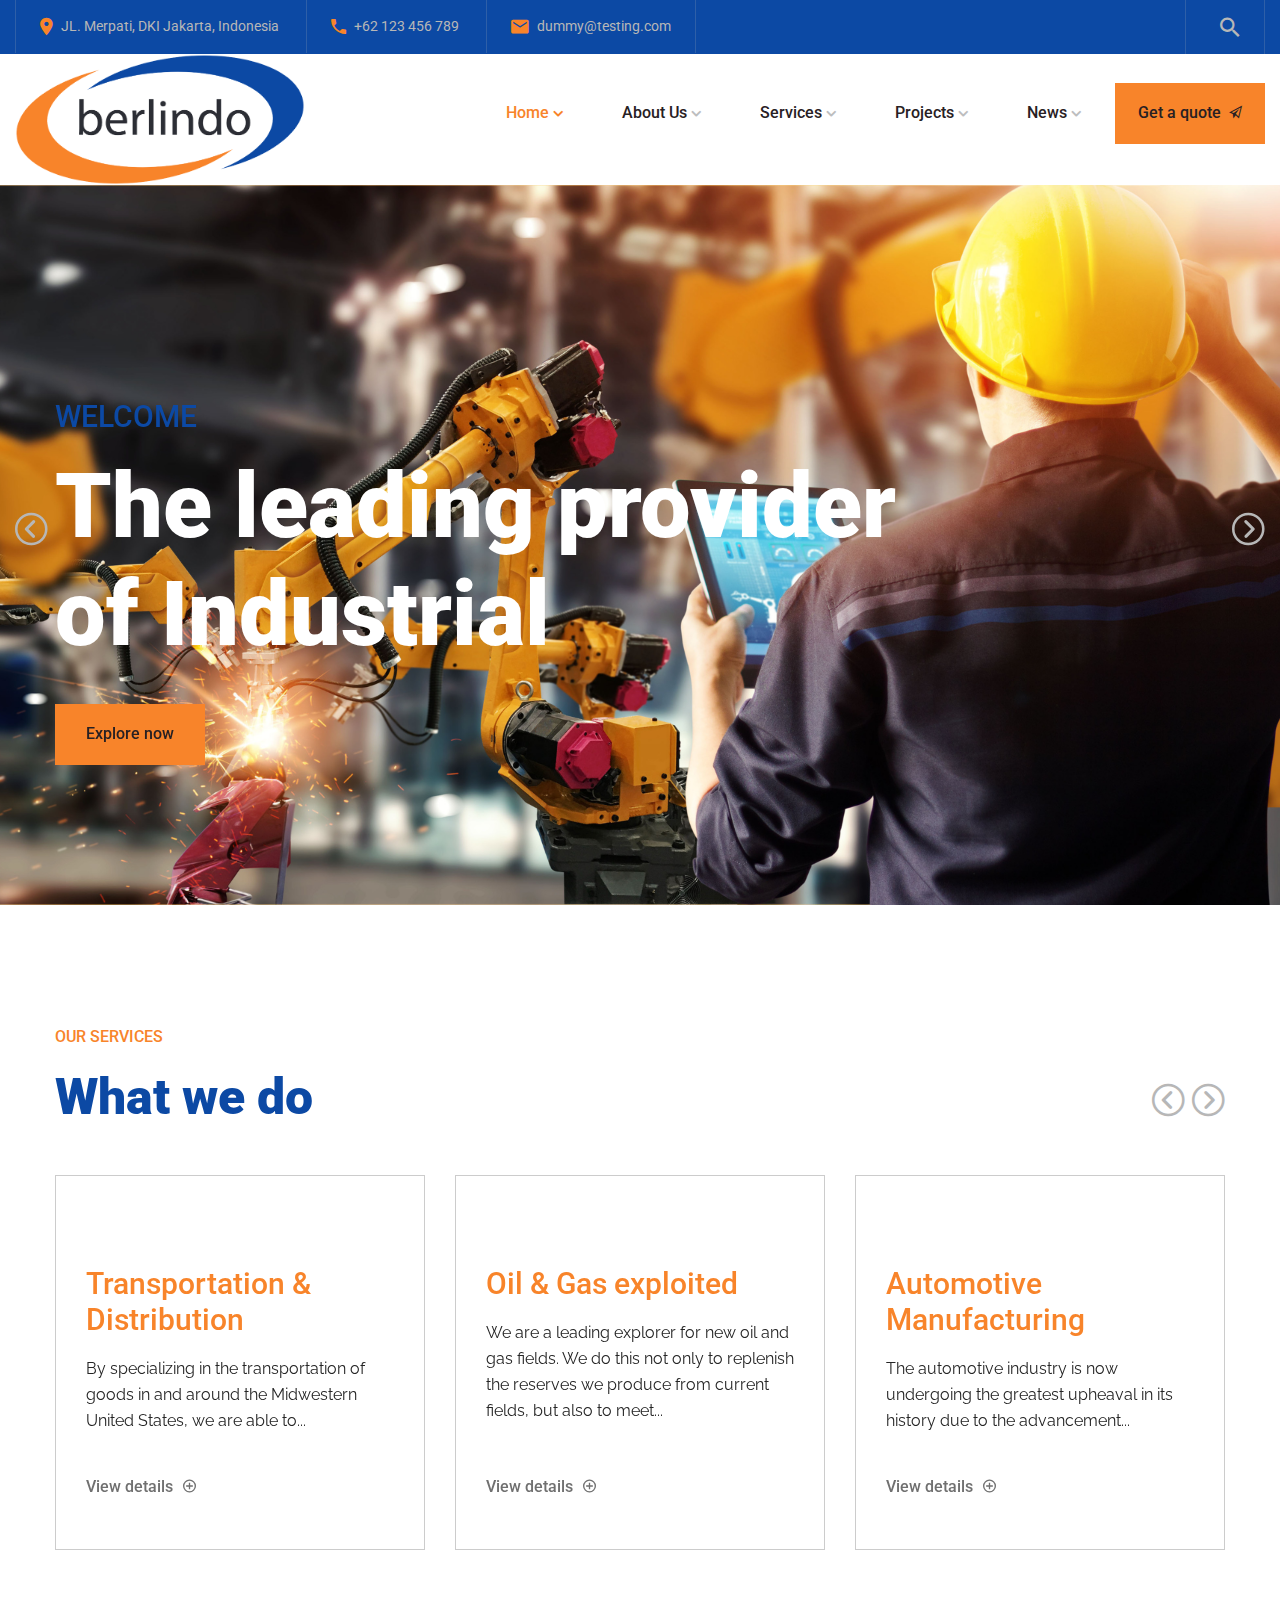
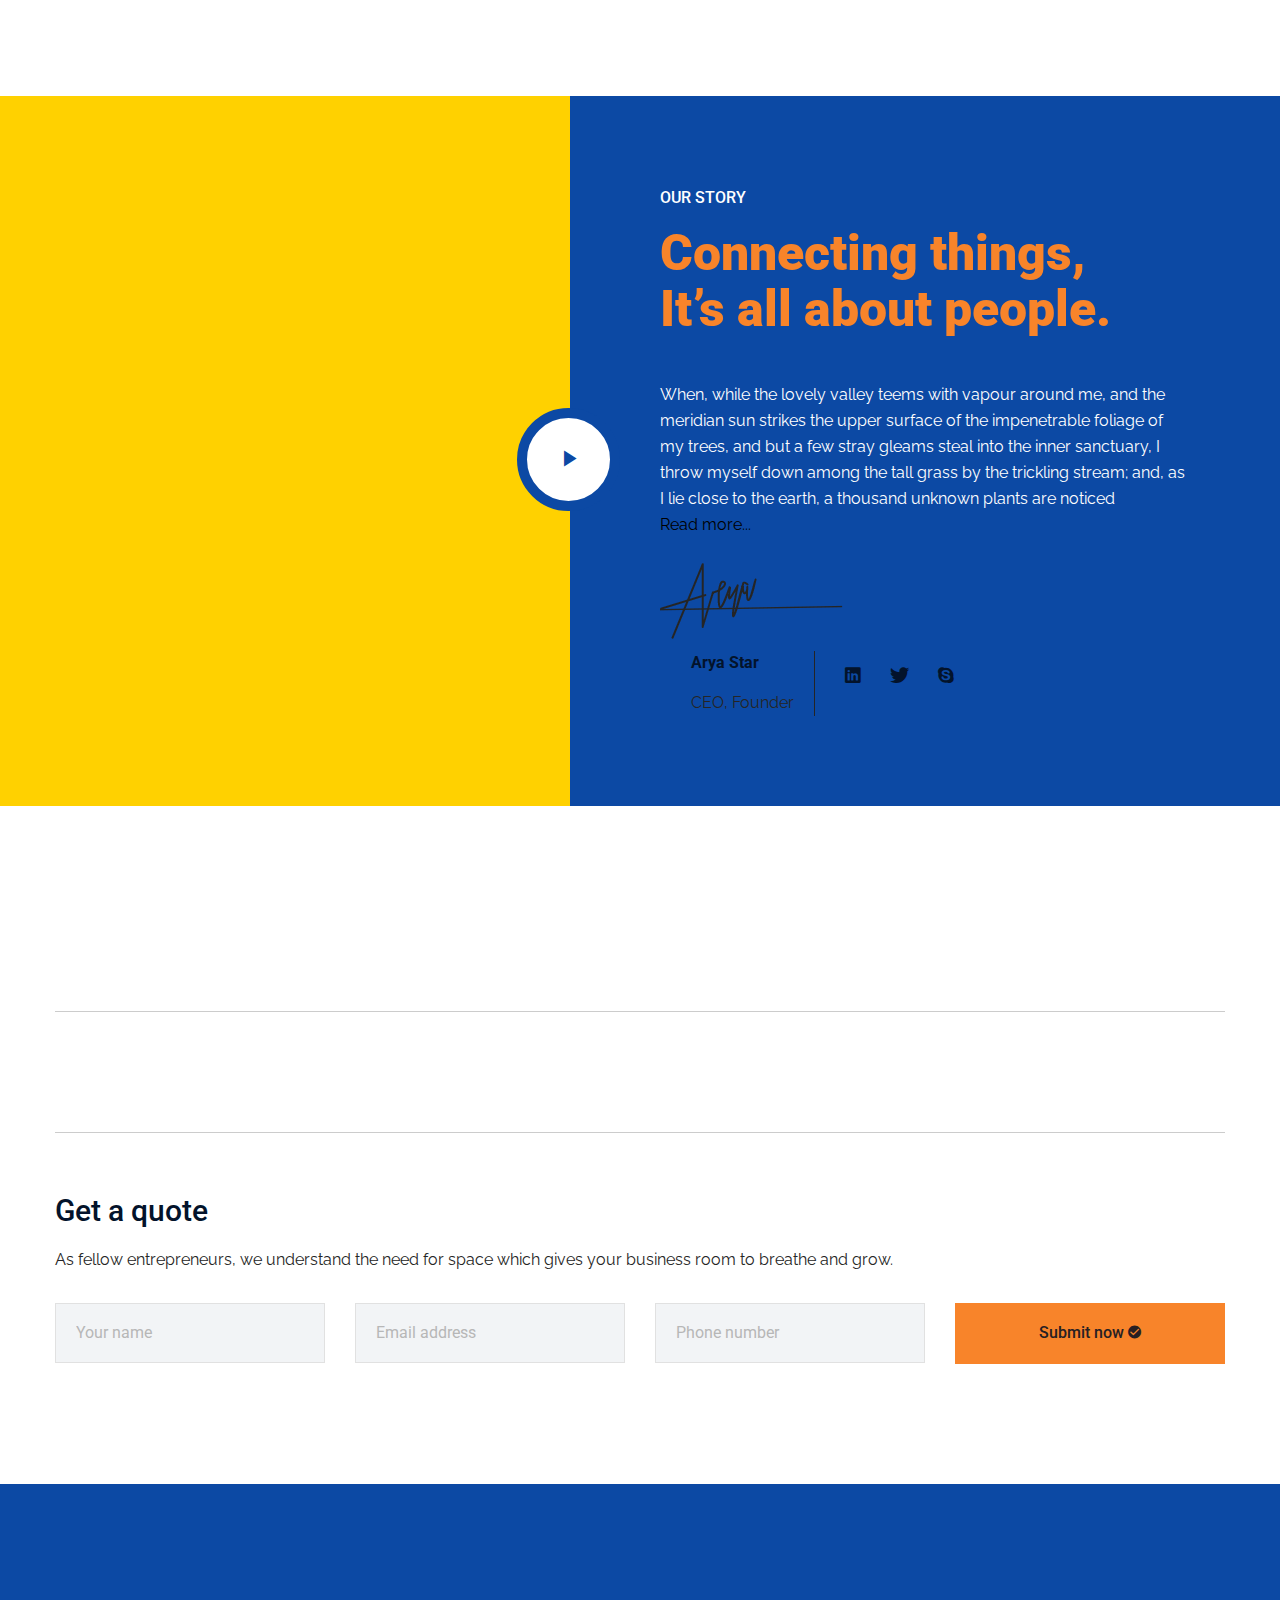
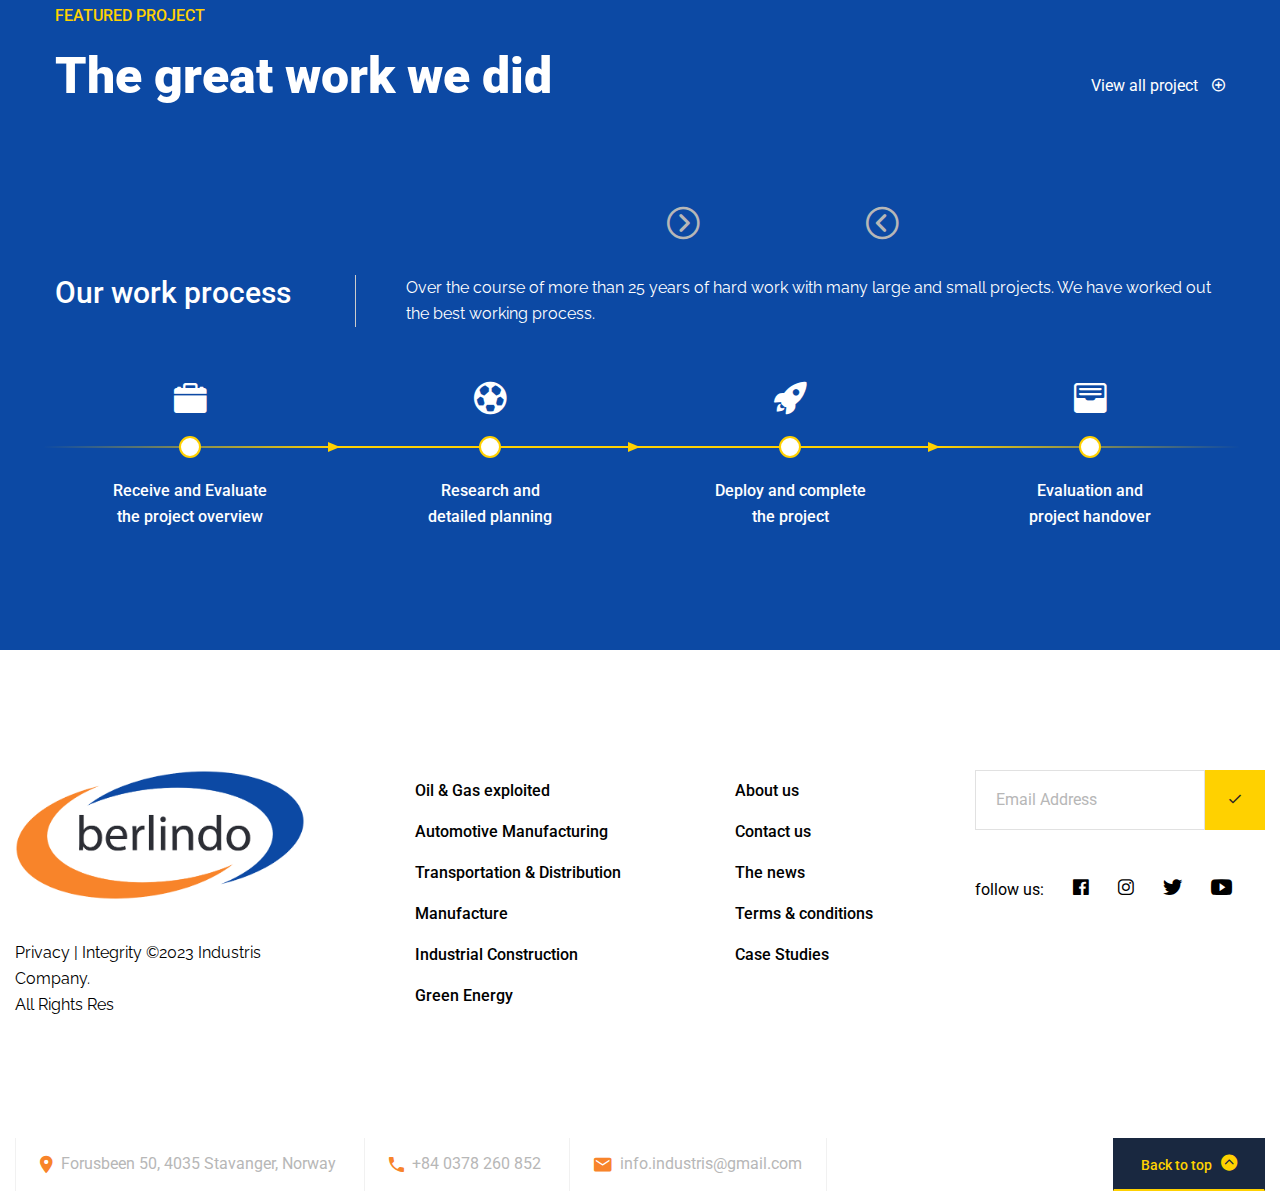
==== commit 664095e9: "update" ====
--- a/index.html
+++ b/index.html
@@ -601,7 +601,7 @@
 
 		</section>
 
-		<section class="bg-default">
+		<section class="bg-default" style="background-color: #0C49A4;">
 			<div class="container">
 				<div class="row flex-row">
 					<div class="col-md-8">
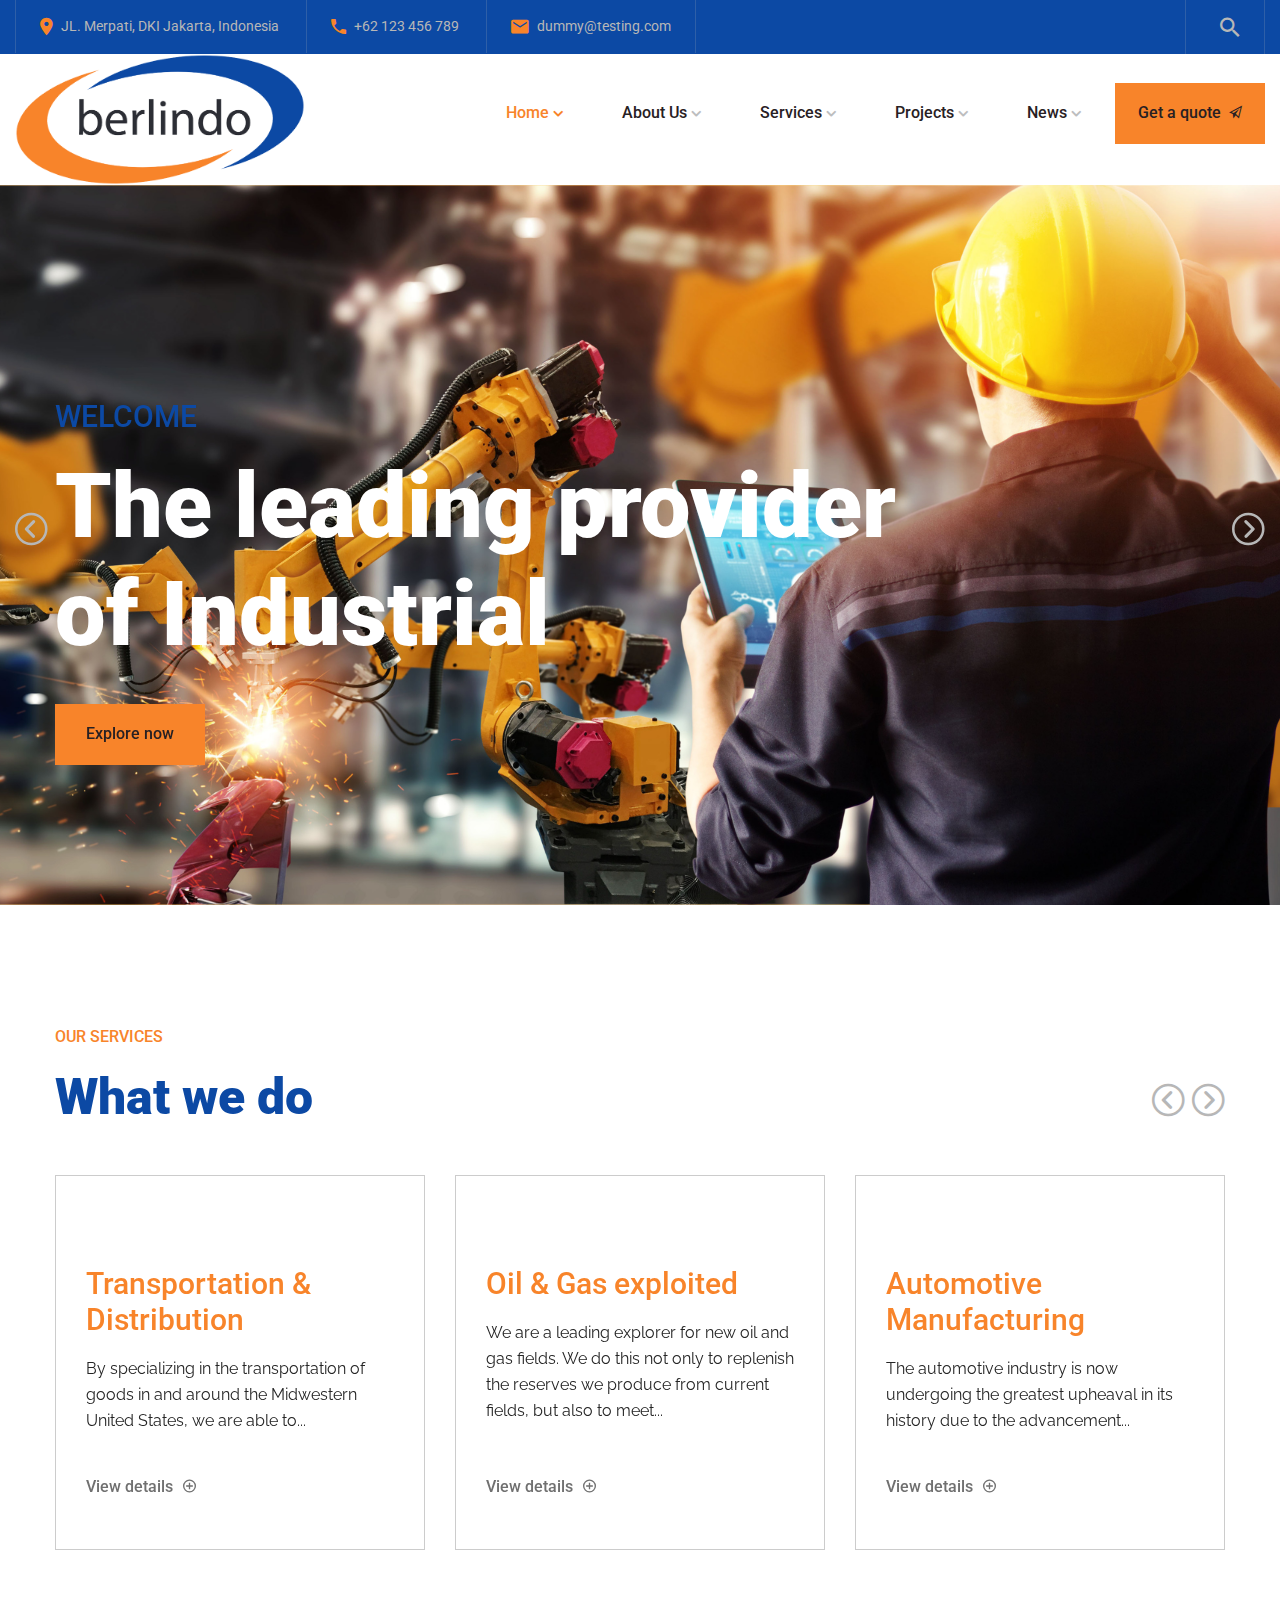
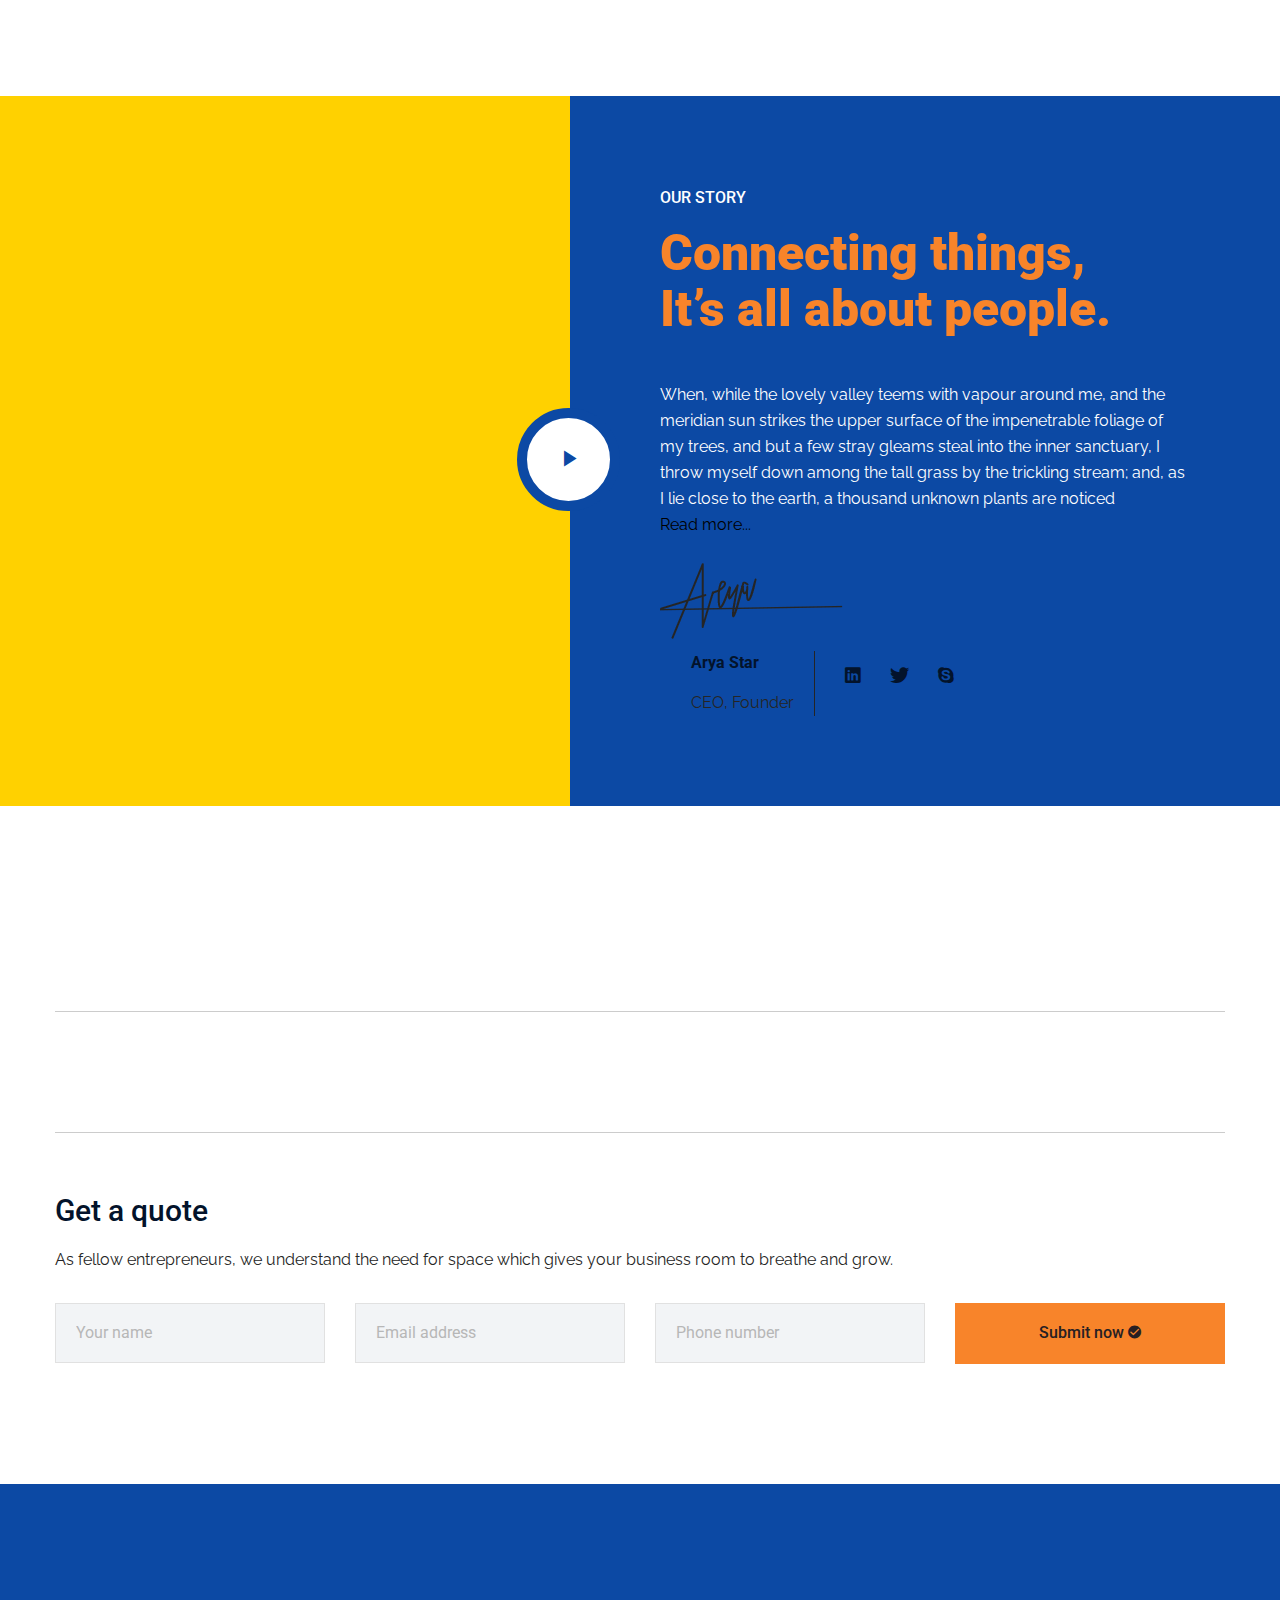
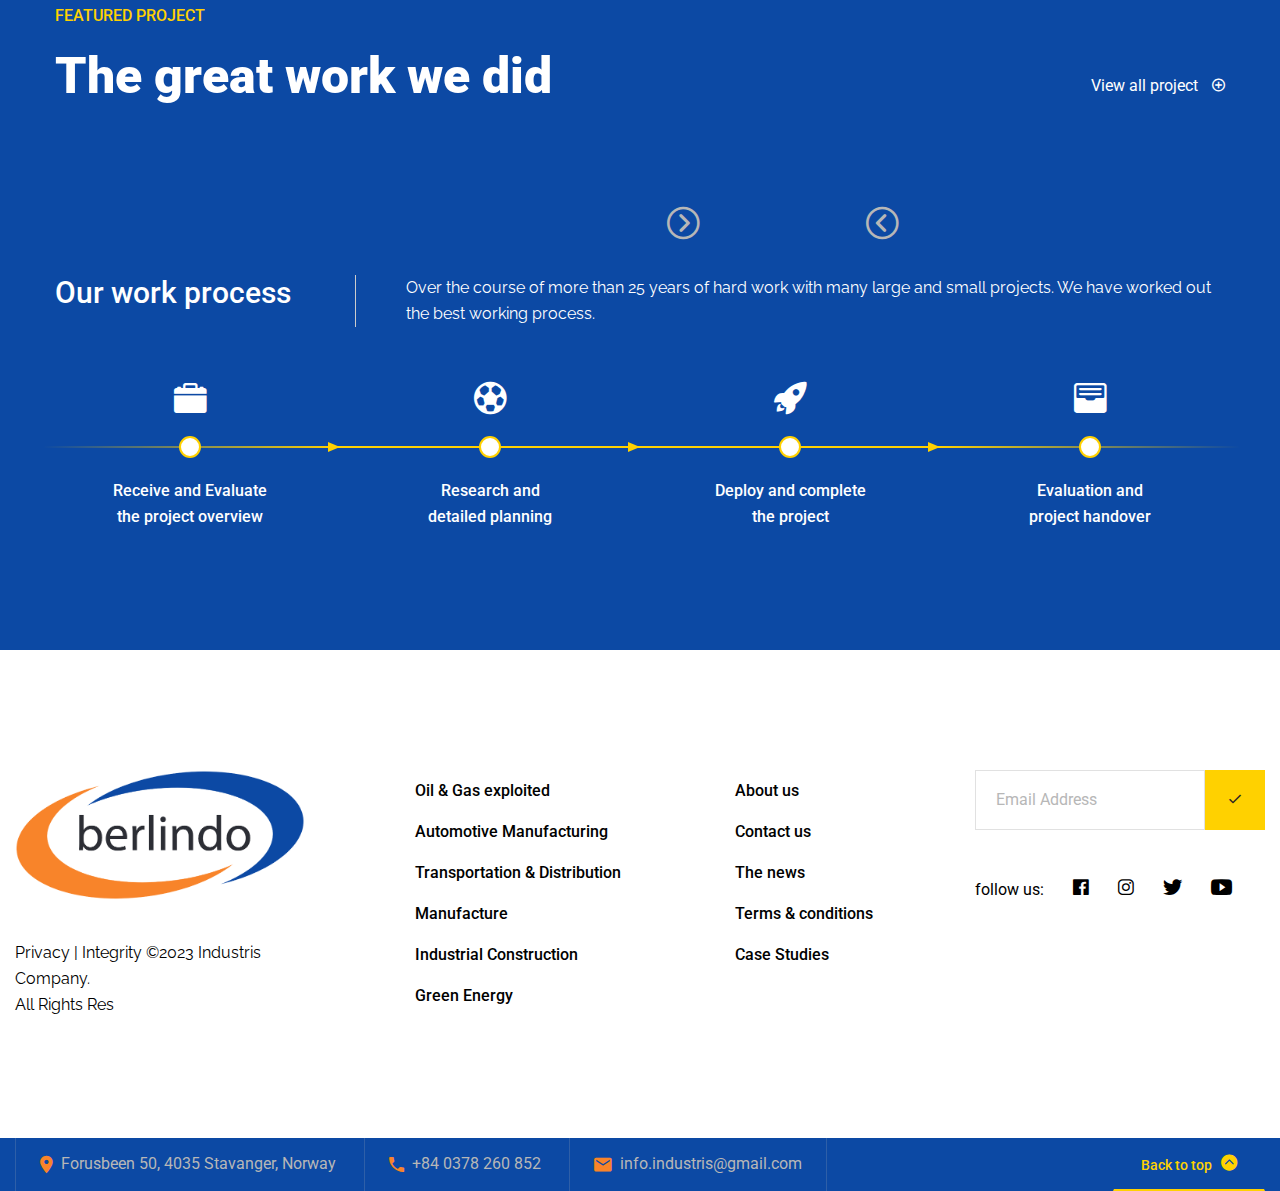
==== commit bd8bcf80: "up" ====
--- a/index.html
+++ b/index.html
@@ -1042,7 +1042,7 @@
 	            </div>
 	        </div>
 	        <!-- .main-footer -->
-	        <div class="footer-bottom text-dark" style="background-color: #ffffff;">
+	        <div class="footer-bottom text-dark" style="background-color: #0C49A4;">
 	            <div class="container-custom">
 	            	<div class="row">
 	            		<div class="col-md-12">
@@ -1051,7 +1051,7 @@
 		                        <li><i class="icon ion-md-call"></i>+84 0378 260 852</li>
 		                        <li><i class="icon ion-md-mail"></i>info.industris@gmail.com</li>
 		                    </ul>
-			        		<a id="back-to-top" href="#" class="btn btn-back-to-top pull-right">Back to top<i class="icon ion-ios-arrow-dropup-circle"></i></a>
+			        		<a id="back-to-top" href="#" class="btn btn-back-to-top pull-right" style="background-color: #0C49A4;">Back to top<i class="icon ion-ios-arrow-dropup-circle"></i></a>
 			        	</div>
 			        </div>
 	            </div>
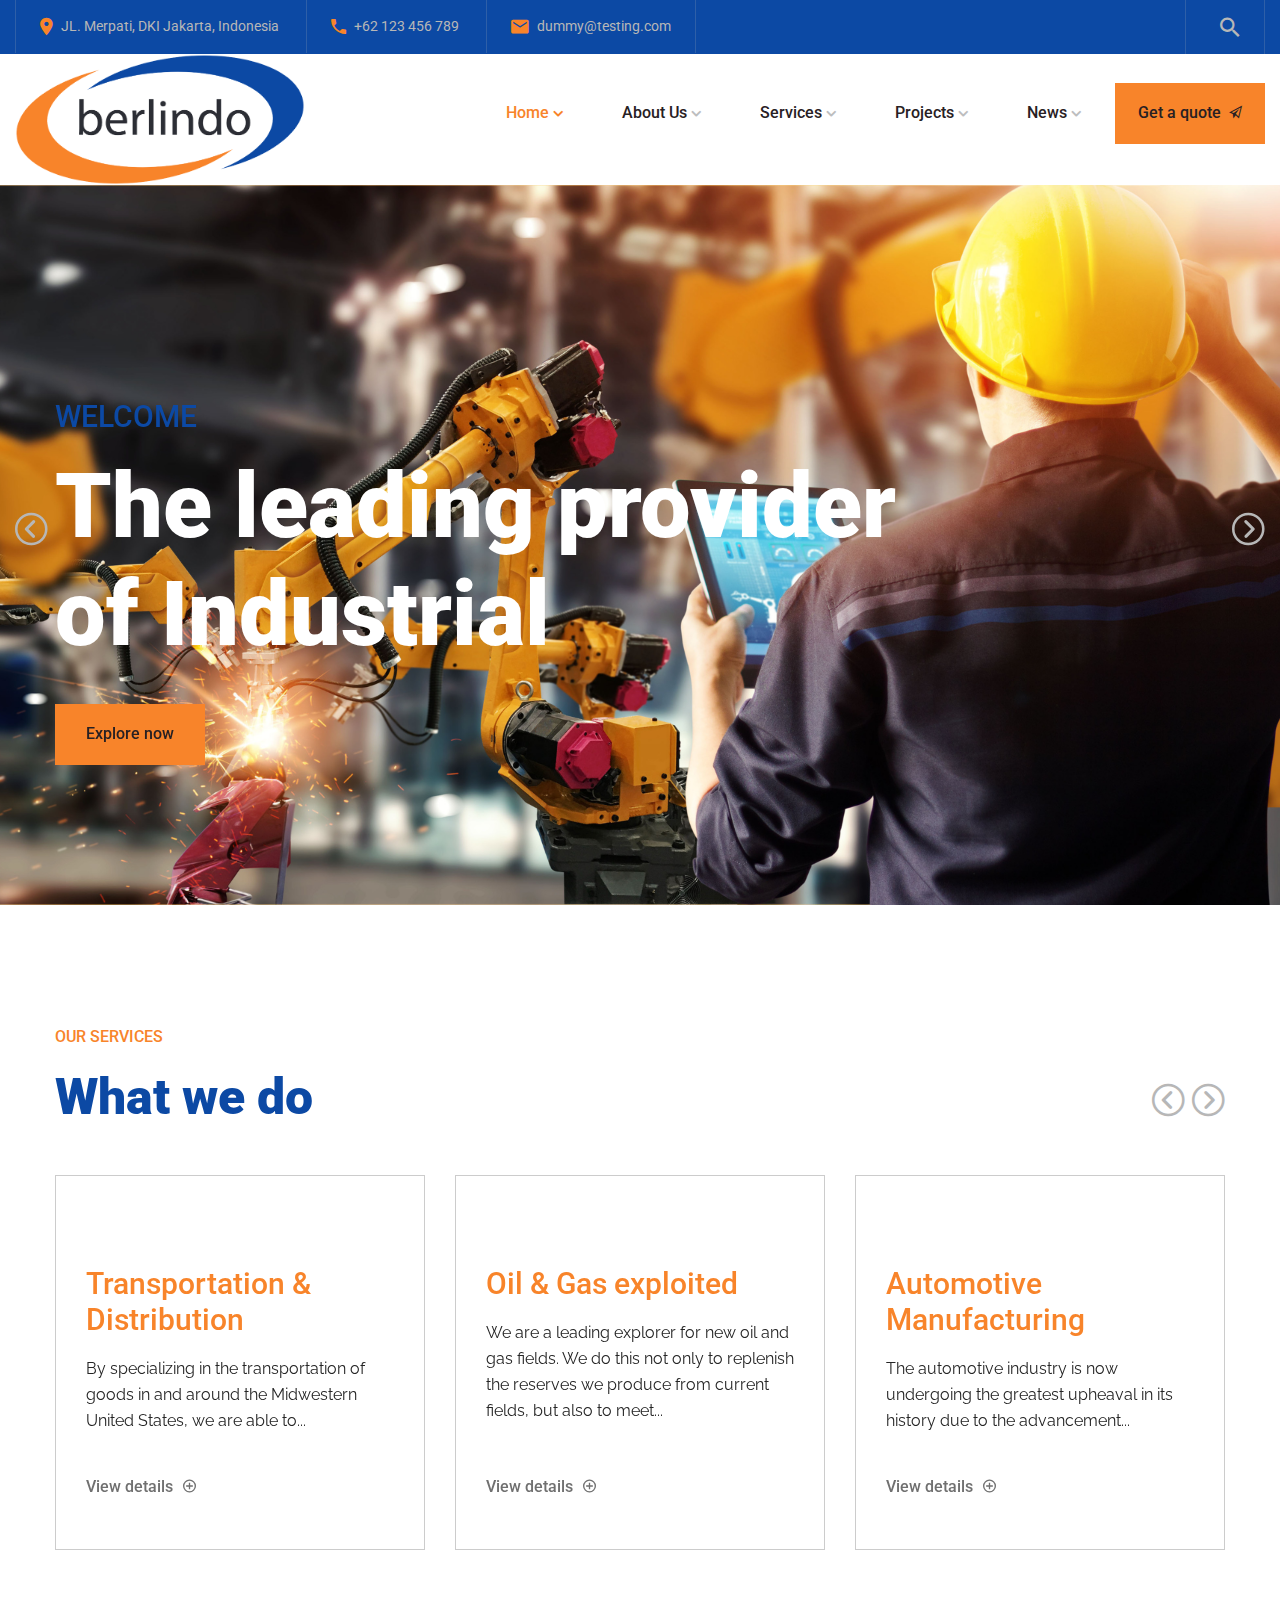
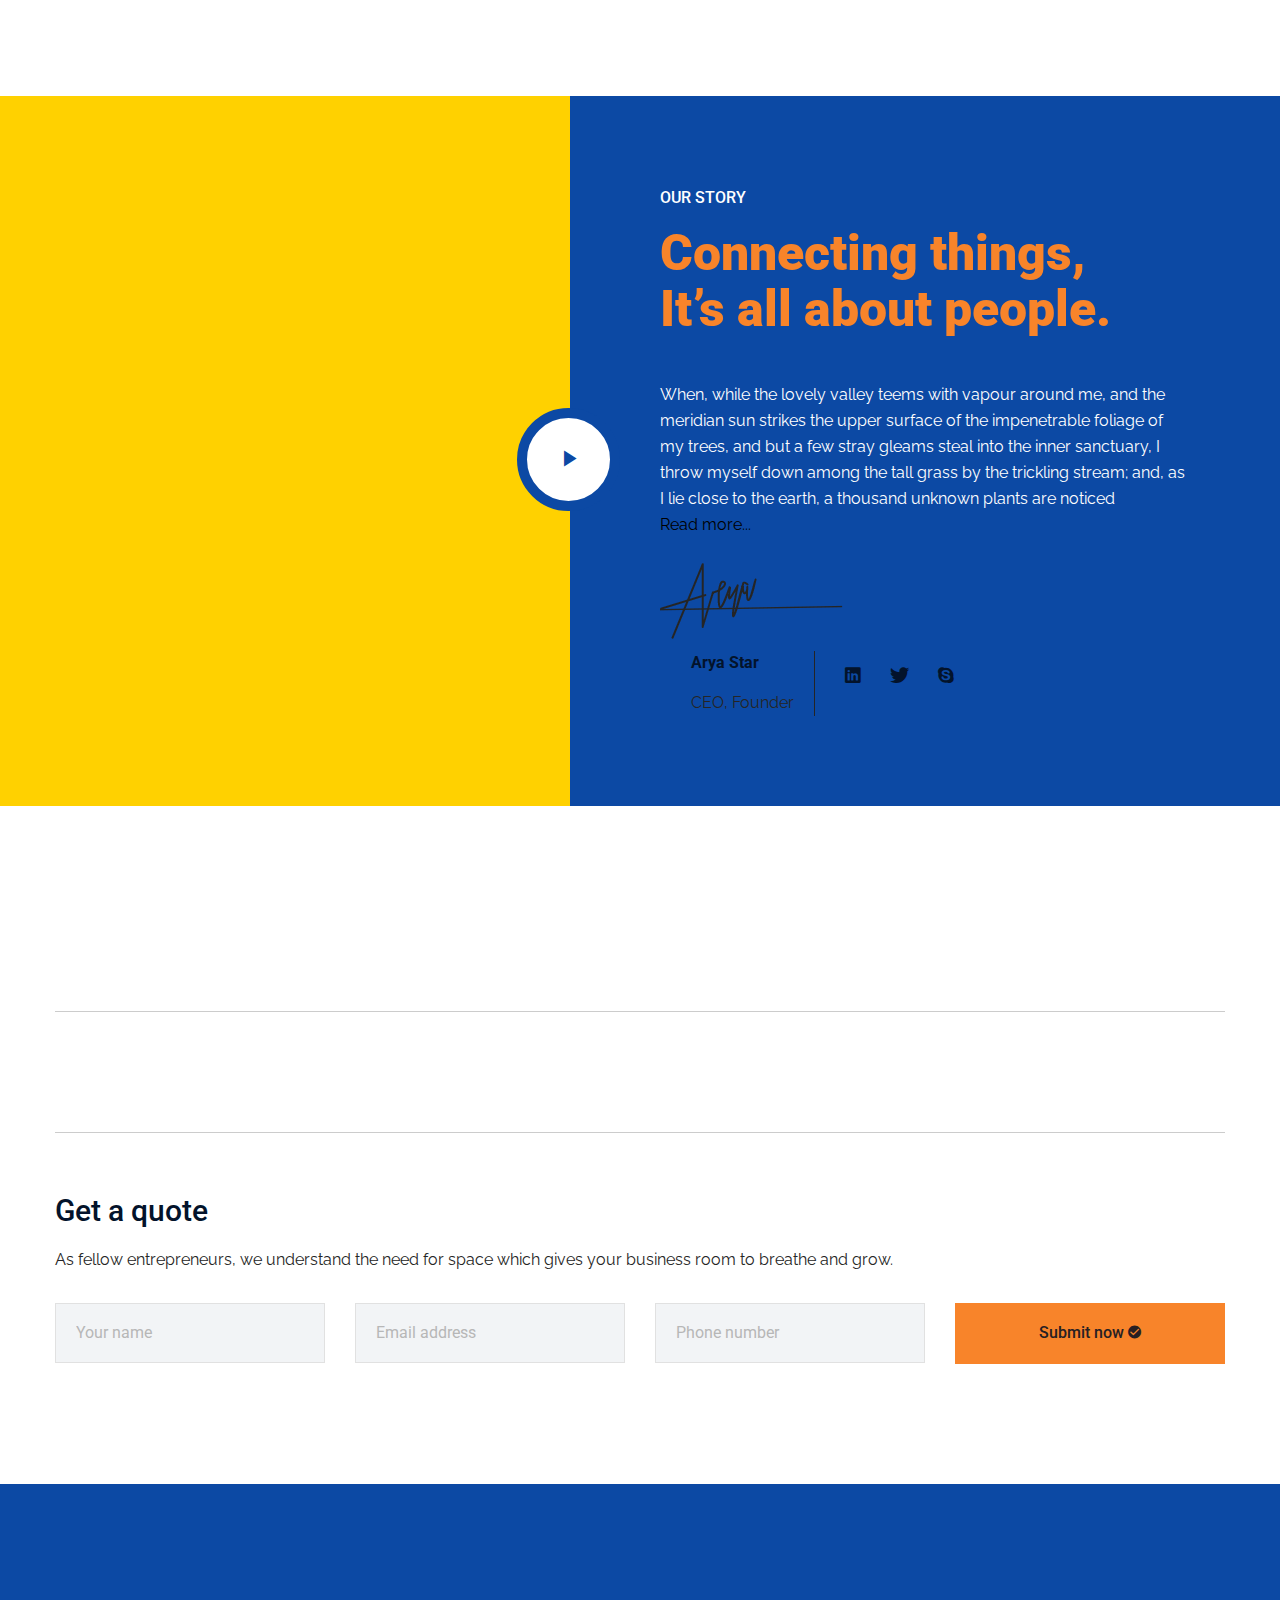
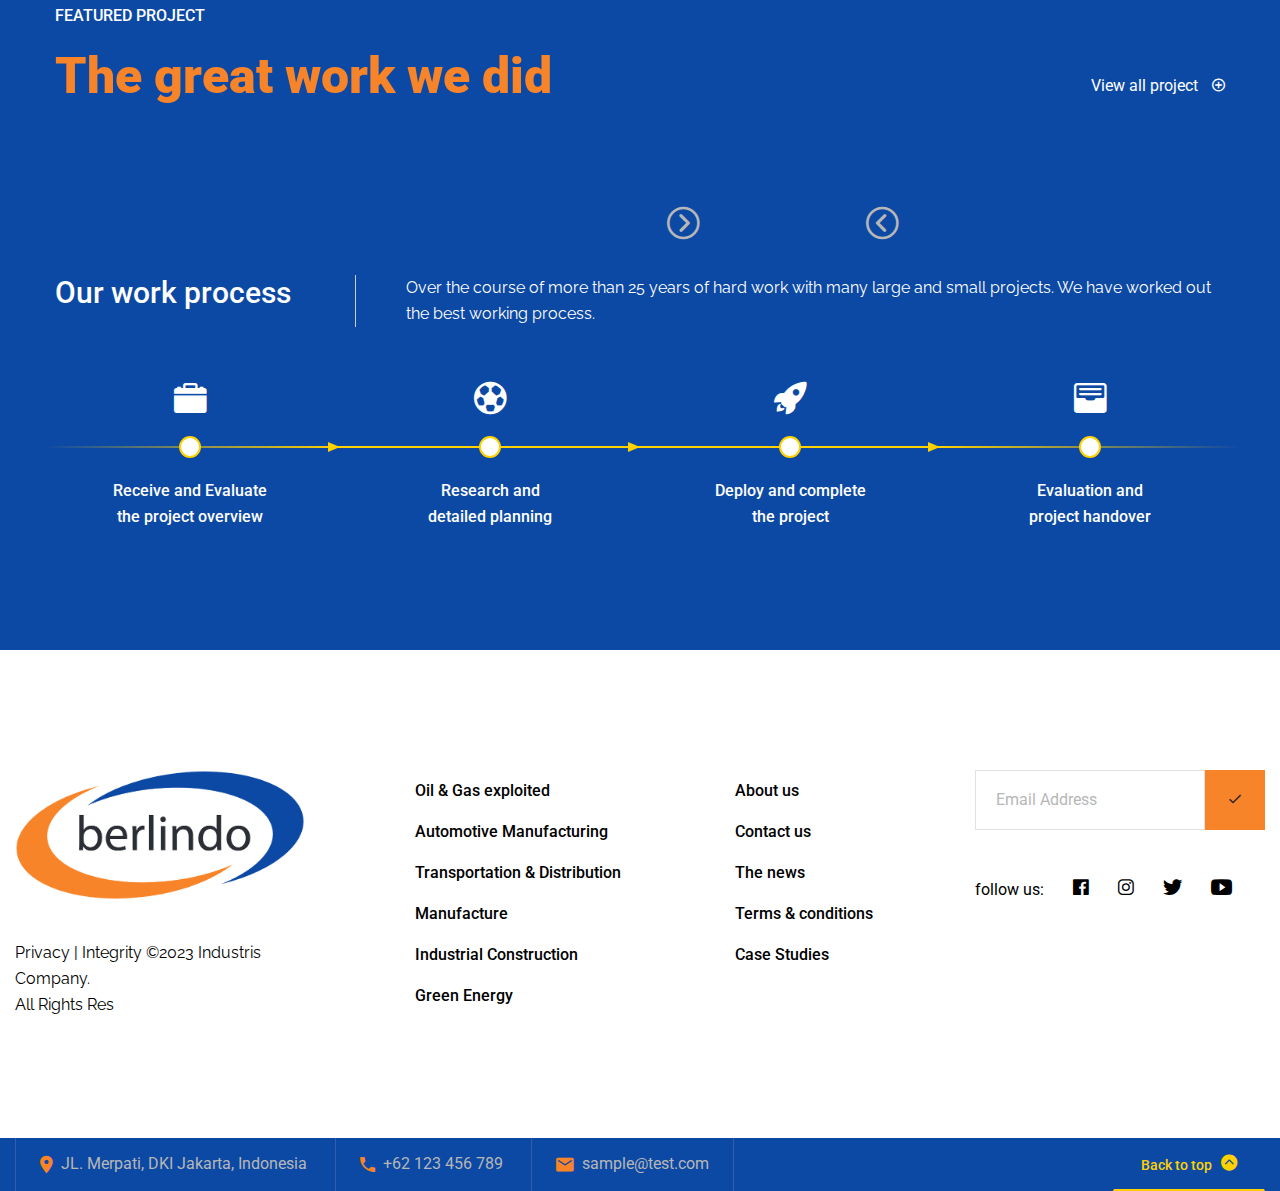
==== commit 93552322: "update" ====
--- a/index.html
+++ b/index.html
@@ -605,8 +605,8 @@
 			<div class="container">
 				<div class="row flex-row">
 					<div class="col-md-8">
-						<h4 class="text-primary">FEATURED PROJECT</h4>
-						<h2 class="text-white no-margin-bottom">The great work we did</h2>
+						<h4 class="text-white">FEATURED PROJECT</h4>
+						<h2 class="text-white no-margin-bottom" style="color:#F8842A;">The great work we did</h2>
 					</div>
 					<div class="col-md-4 text-right align-self-end">
 						<a class="text-white industris-lineheight" href="#">View all project <i class="icon ion-md-add-circle-outline"></i> </a>
@@ -1016,7 +1016,7 @@
 	                                    <div class="input-group">
 	                                        <input type="email" name="EMAIL" class="form-control" placeholder="Email Address" required="">
 	                                        <span class="input-group-btn">
-	                                        	<button type="submit" class="btn btn-subcribe"><i class="icon ion-md-checkmark"></i></button>
+	                                        	<button type="submit" class="btn btn-subcribe" style="background-color:#F8842A;"><i class="icon ion-md-checkmark"></i></button>
 	                                        </span>
 	                                    </div>
 		                                <input type="hidden" name="_mc4wp_timestamp" value="1560227031">
@@ -1047,9 +1047,9 @@
 	            	<div class="row">
 	            		<div class="col-md-12">
 		                    <ul class="topbar-left">
-		                        <li><i class="icon ion-md-pin"></i>Forusbeen 50, 4035 Stavanger, Norway</li>
-		                        <li><i class="icon ion-md-call"></i>+84 0378 260 852</li>
-		                        <li><i class="icon ion-md-mail"></i>info.industris@gmail.com</li>
+		                        <li><i class="icon ion-md-pin"></i>JL. Merpati, DKI Jakarta, Indonesia</li>
+		                        <li><i class="icon ion-md-call"></i>+62 123 456 789</li>
+		                        <li><i class="icon ion-md-mail"></i>sample@test.com</li>
 		                    </ul>
 			        		<a id="back-to-top" href="#" class="btn btn-back-to-top pull-right" style="background-color: #0C49A4;">Back to top<i class="icon ion-ios-arrow-dropup-circle"></i></a>
 			        	</div>
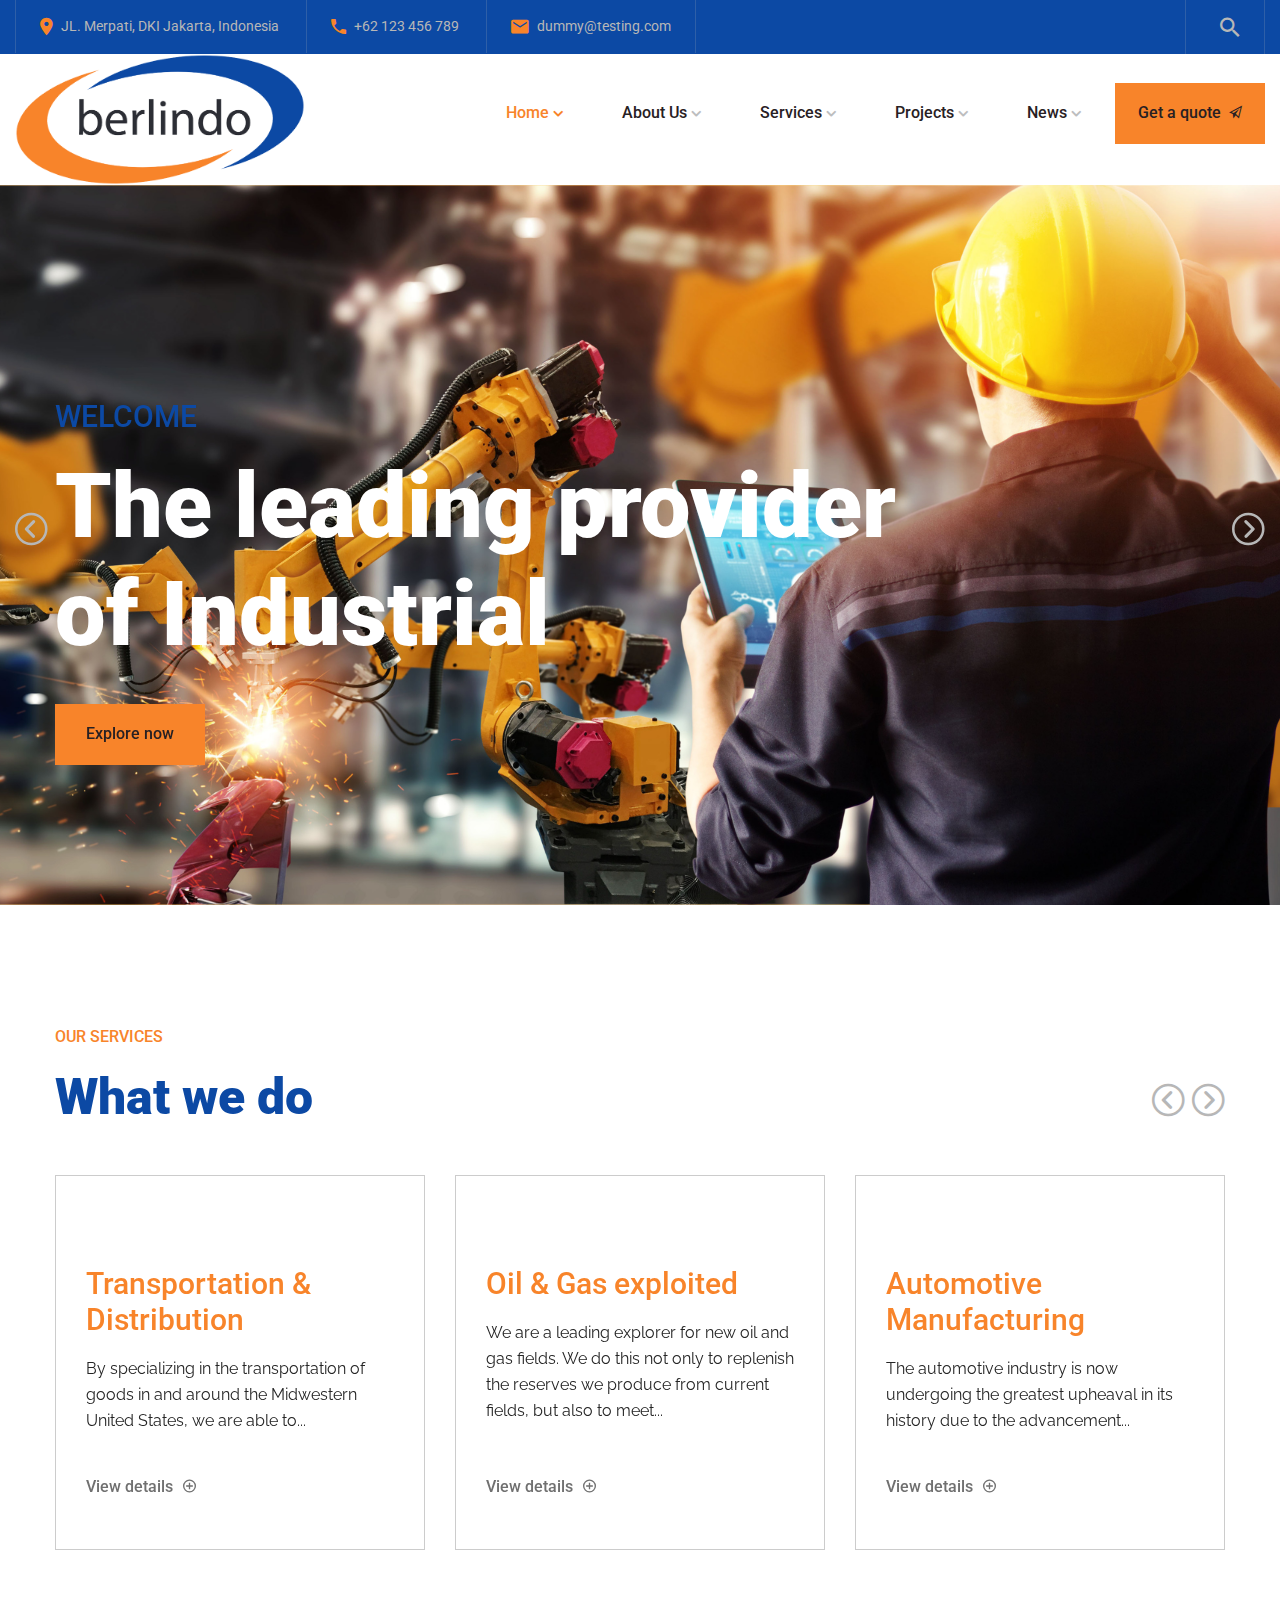
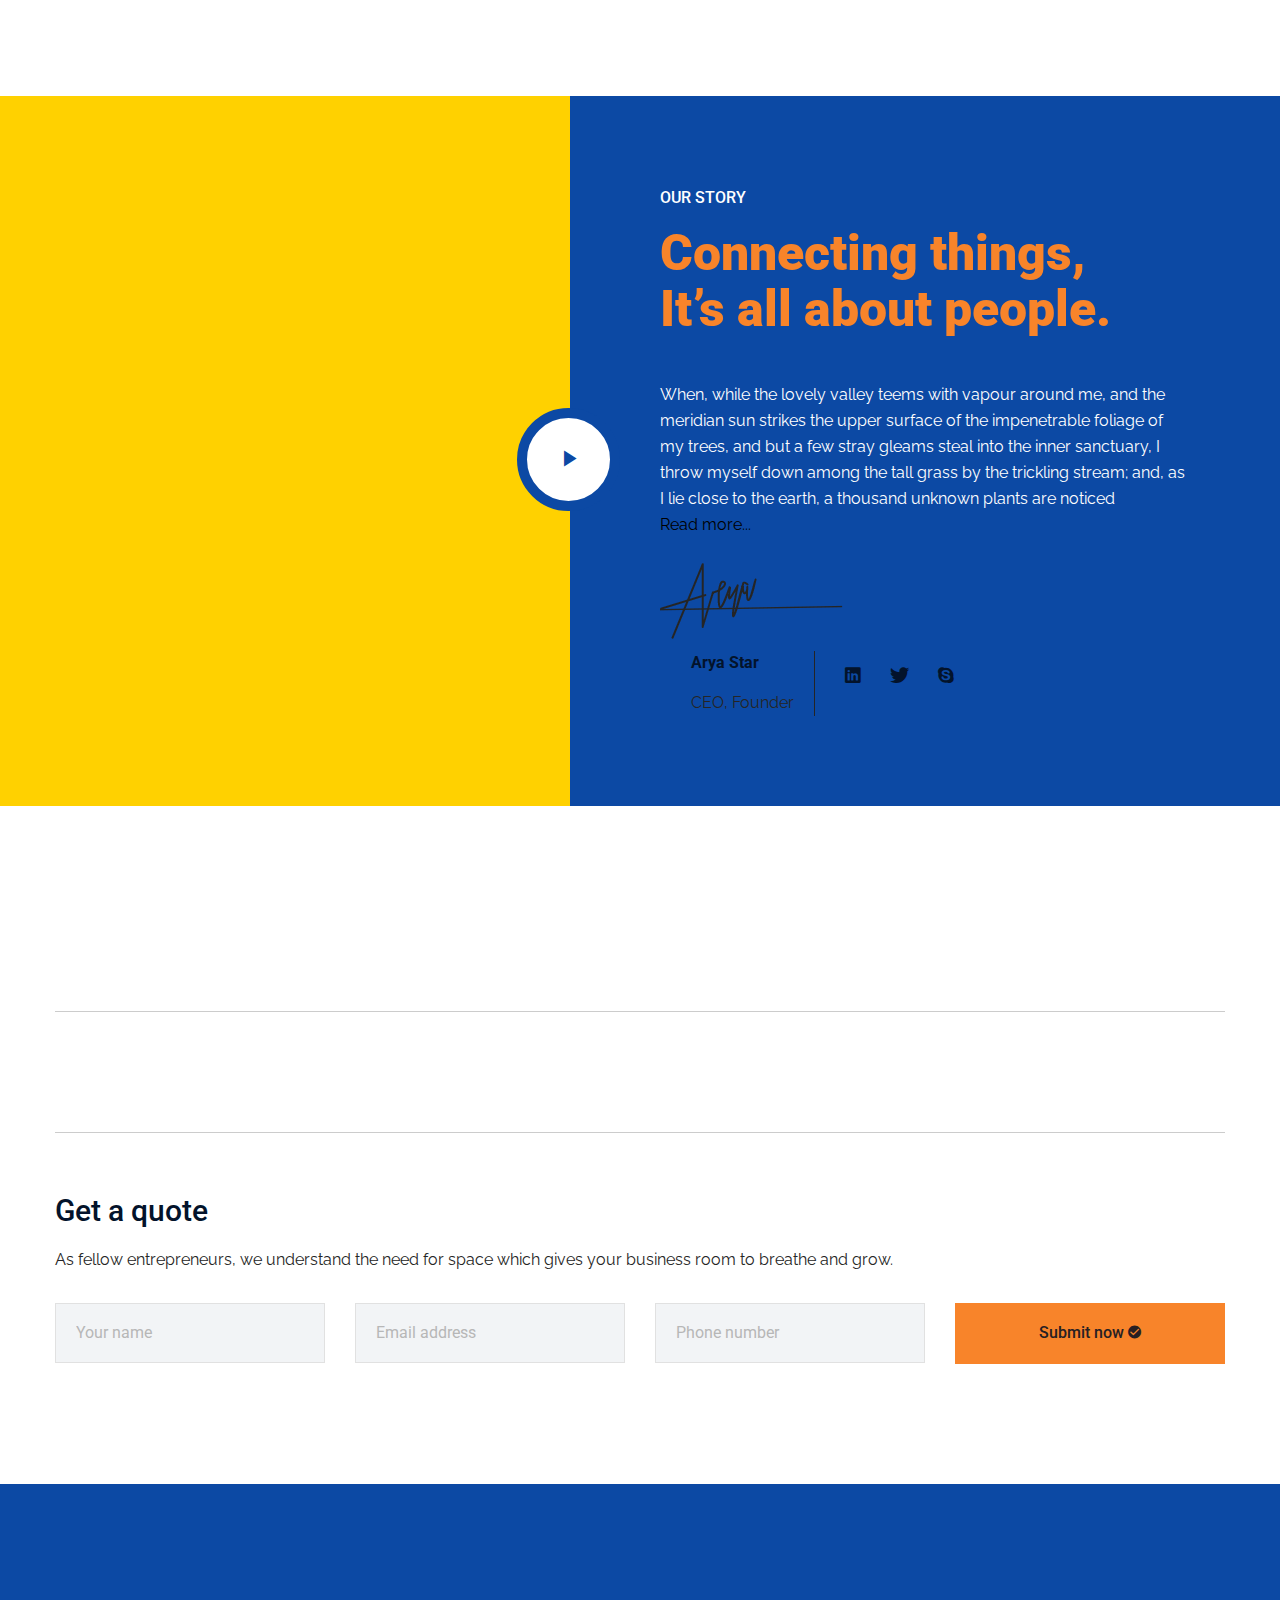
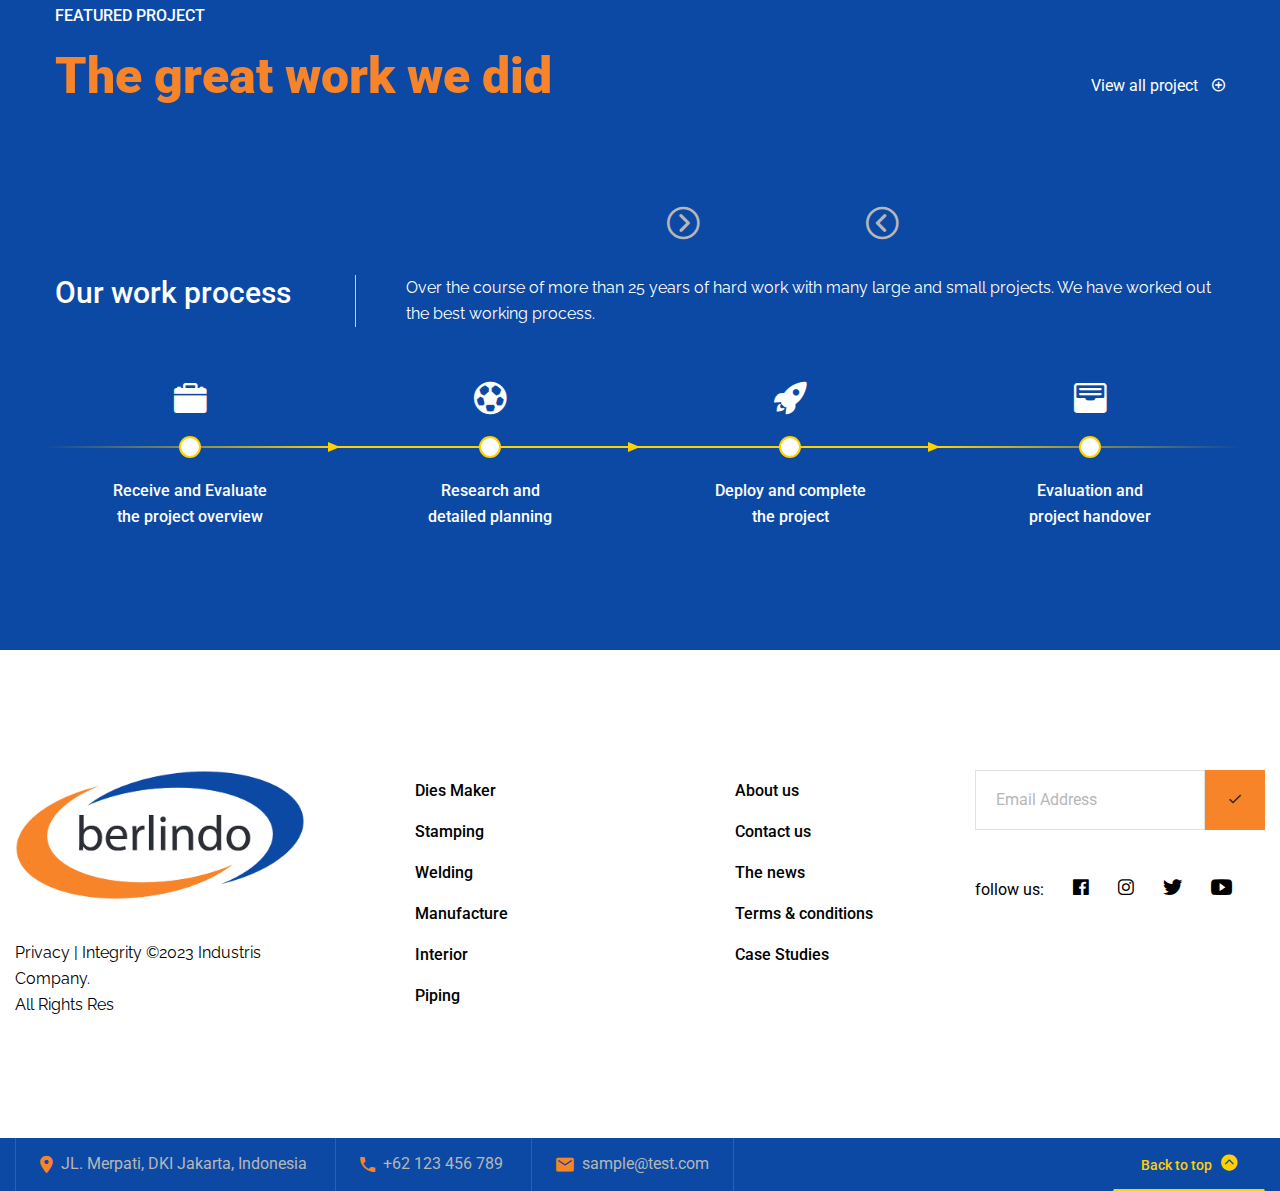
==== commit f0c9c0e4: "up" ====
--- a/index.html
+++ b/index.html
@@ -978,12 +978,12 @@
 		                        <div id="custom_html-2" class="widget_text widget widget_custom_html padding-left">
 		                            <div class="textwidget custom-html-widget">
 		                                <ul>
-		                                    <li><a href="service-detail.html" style="color:black">Oil & Gas exploited</a></li>
-		                                    <li><a href="service-detail.html" style="color:black">Automotive Manufacturing</a></li>
-		                                    <li><a href="service-detail.html" style="color:black">Transportation & Distribution</a></li>
-		                                    <li><a href="service-detail.html" style="color:black">Manufacture</a></li>
-		                                    <li><a href="service-detail.html" style="color:black">Industrial Construction</a></li>
-		                                    <li><a href="service-detail.html" style="color:black">Green Energy</a></li>
+		                                    <li><a href="#" style="color:black">Dies Maker</a></li>
+		                                    <li><a href="#" style="color:black">Stamping</a></li>
+		                                    <li><a href="#" style="color:black">Welding</a></li>
+		                                    <li><a href="#" style="color:black">Manufacture</a></li>
+		                                    <li><a href="#" style="color:black">Interior</a></li>
+		                                    <li><a href="#" style="color:black">Piping</a></li>
 		                                </ul>
 		                            </div>
 		                        </div>
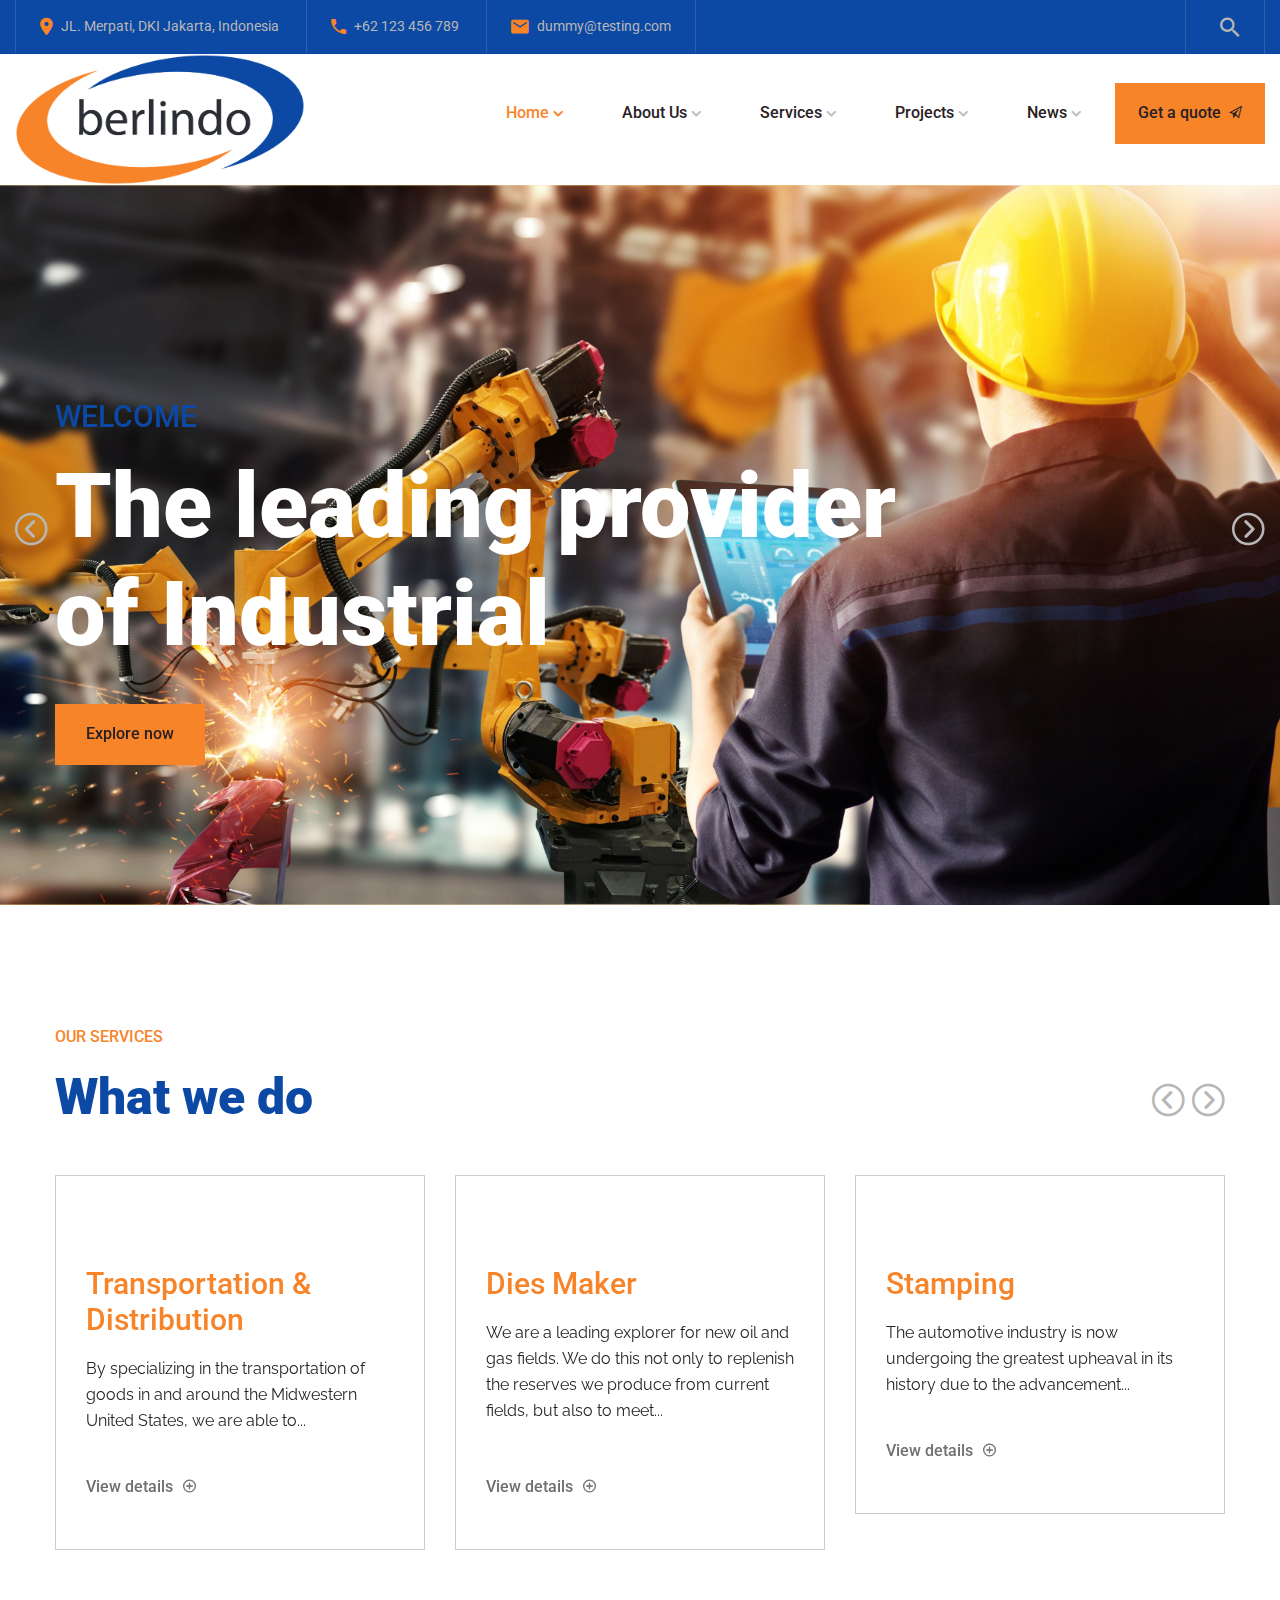
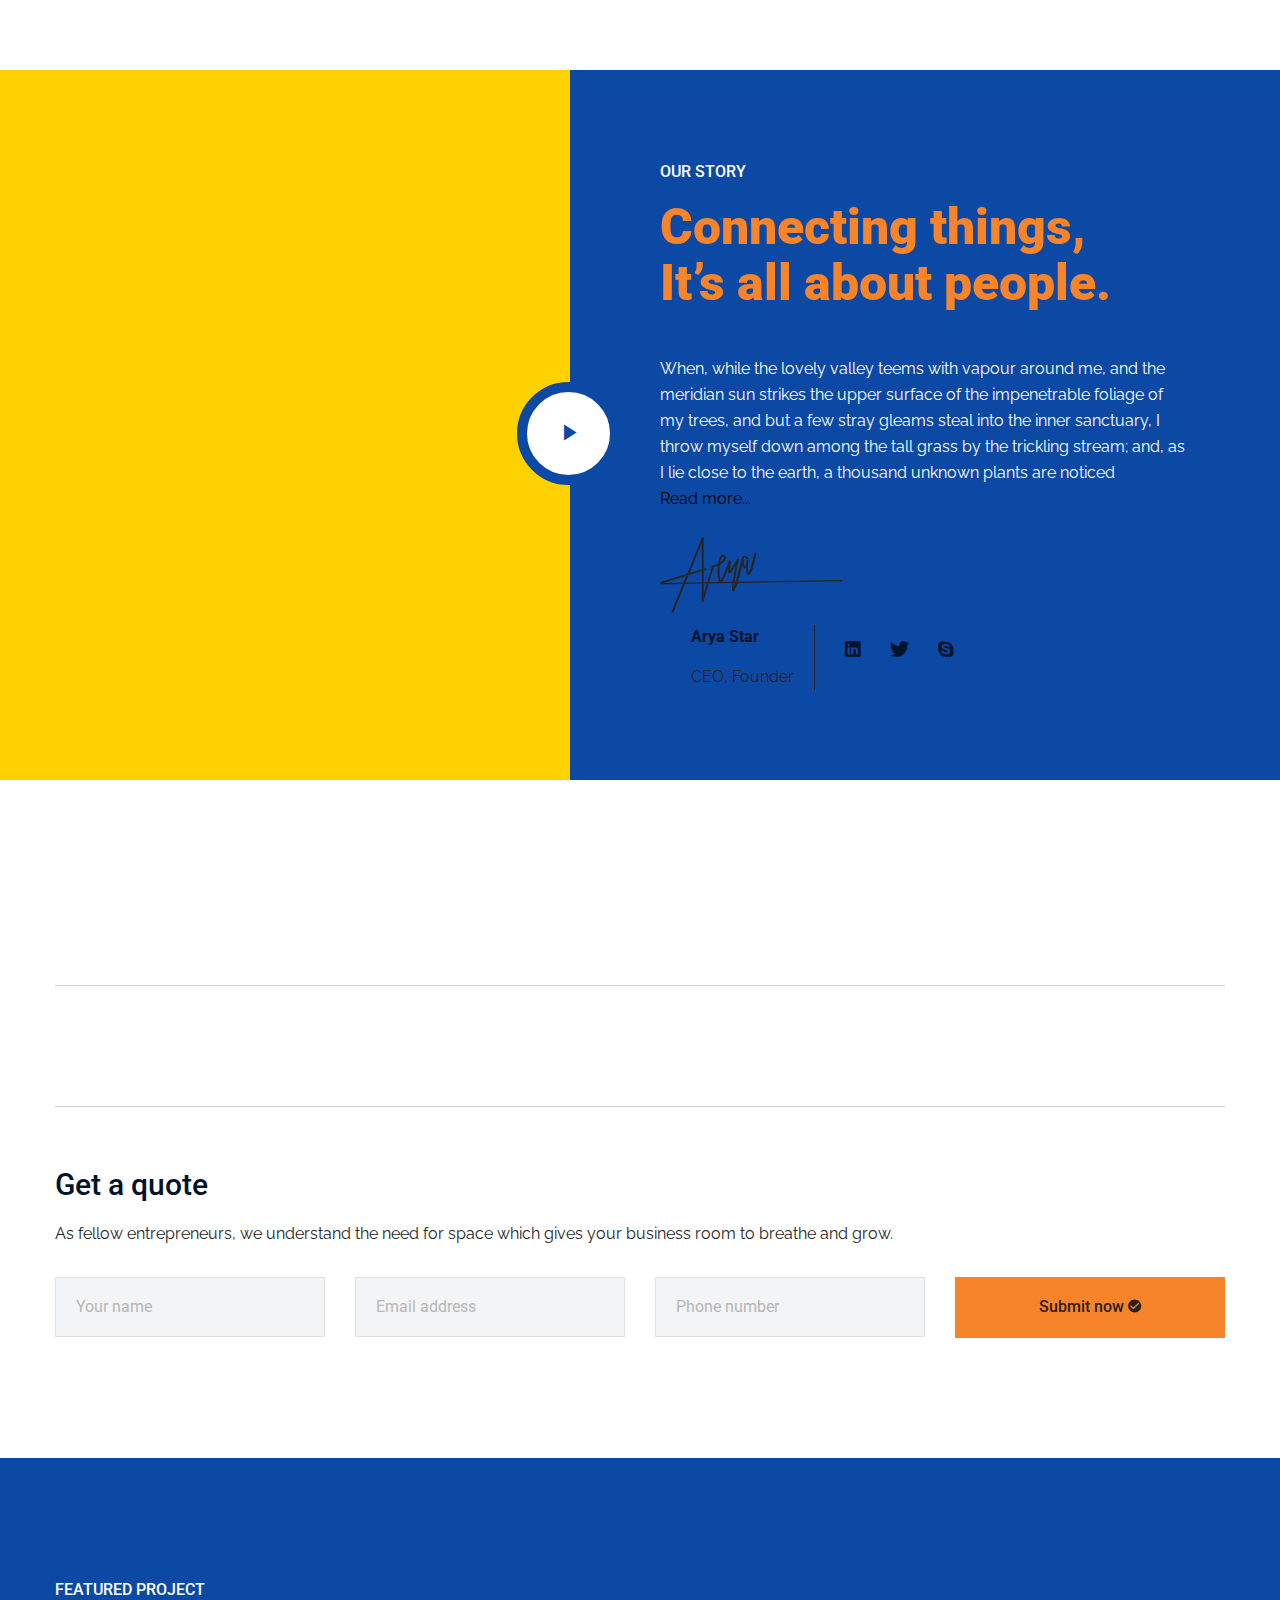
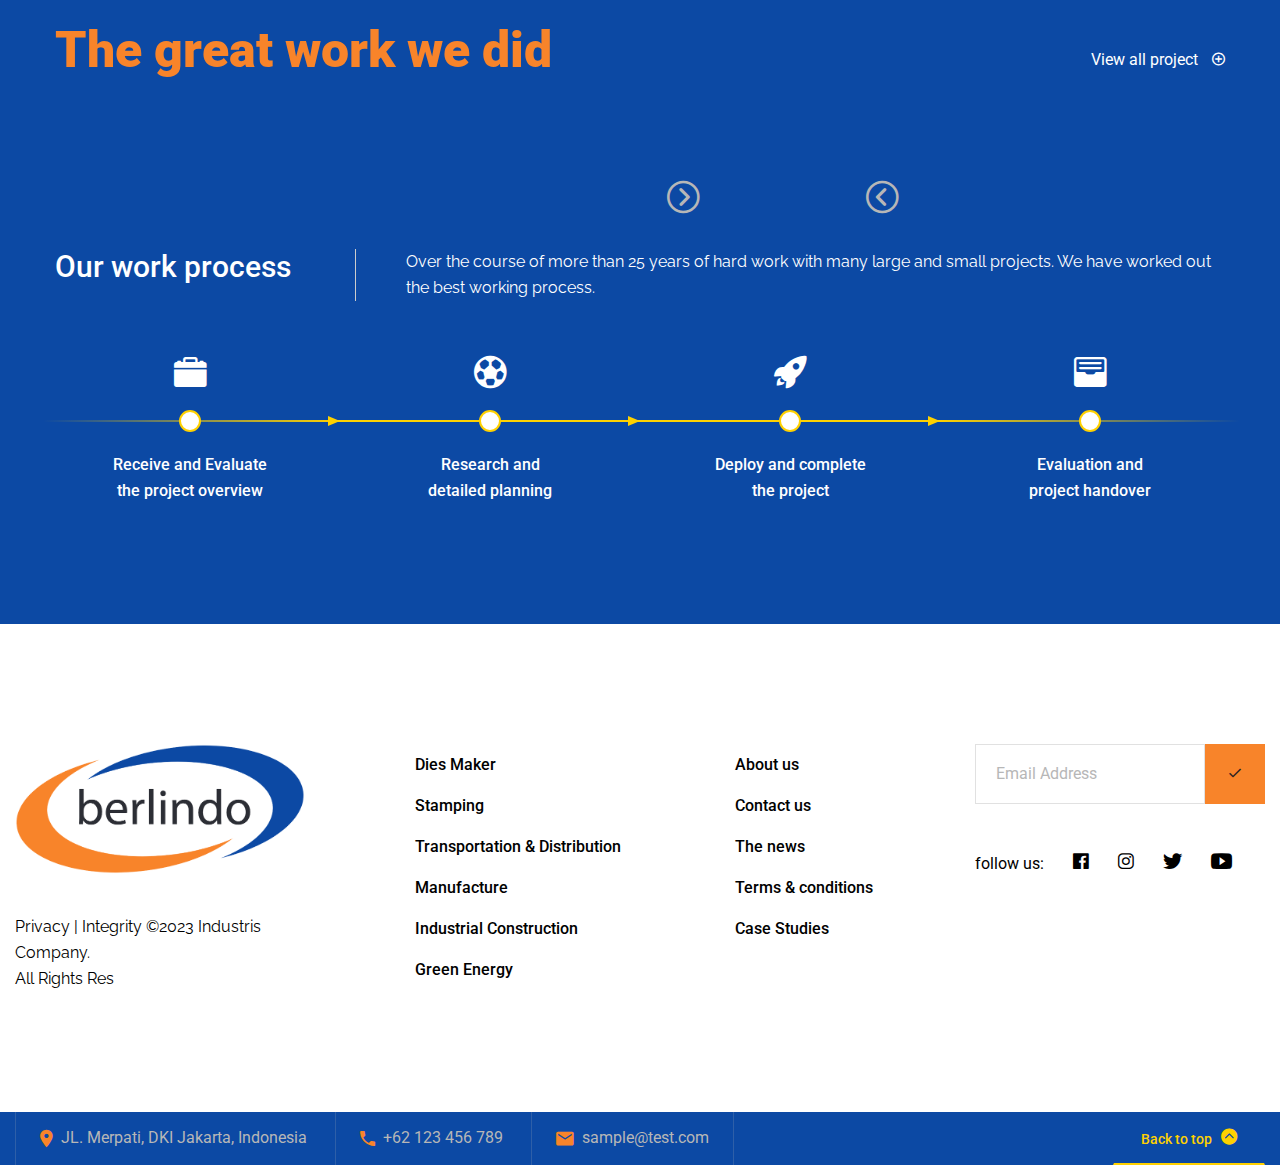
==== commit 1b39834c: "up" ====
--- a/index.html
+++ b/index.html
@@ -320,7 +320,7 @@
 										<img src="https://via.placeholder.com/142x174.png" alt="">
 									</div>
 									<div class="services-content">
-										<h3><a href="services-detail.html" style="color: #F8842A;">Oil & Gas exploited</a></h3>
+										<h3><a href="#" style="color: #F8842A;">Dies Maker</a></h3>
 										<p>We are a leading explorer for new oil and gas fields. We do this not only to replenish the reserves we produce from current fields, but also to meet...</p>
 										<div class="industris-space-10"></div>
 										<a class="view-detail" href="#">View details<i class="icon ion-md-add-circle-outline"></i></a>
@@ -334,7 +334,7 @@
 										<img src="https://via.placeholder.com/142x174.png" alt="">
 									</div>
 									<div class="services-content">
-										<h3><a href="services-detail.html" style="color: #F8842A;">Automotive Manufacturing</a></h3>
+										<h3><a href="#" style="color: #F8842A;">Stamping</a></h3>
 										<p>The automotive industry is now undergoing the greatest upheaval in its history due to the advancement...</p>
 										<a class="view-detail" href="#">View details<i class="icon ion-md-add-circle-outline"></i></a>
 									</div>
@@ -347,7 +347,7 @@
 										<img src="https://via.placeholder.com/142x174.png" alt="">
 									</div>
 									<div class="services-content">
-										<h3><a href="services-detail.html" style="color: #F8842A;">Industrial Construction</a></h3>
+										<h3><a href="#" style="color: #F8842A;">Welding</a></h3>
 										<p>Diam vehicula platea blandit malesua quam hac vehicula id non leo dui et dapibu turpis quis, tempor augue duis ut justo...</p>
 										<a class="view-detail" href="#">View details<i class="icon ion-md-add-circle-outline"></i></a>
 									</div>
@@ -360,7 +360,7 @@
 										<img src="https://via.placeholder.com/142x174.png" alt="">
 									</div>
 									<div class="services-content">
-										<h3><a href="services-detail.html" style="color: #F8842A;">Manufacture</a></h3>
+										<h3><a href="#" style="color: #F8842A;">Manufacture</a></h3>
 										<p>With IoT business solutions, manufacturers have the power not only to improve and automate production, but expand their value chain...</p>
 										<a class="view-detail" href="#">View details<i class="icon ion-md-add-circle-outline"></i></a>
 									</div>
@@ -373,7 +373,7 @@
 										<img src="https://via.placeholder.com/142x174.png" alt="">
 									</div>
 									<div class="services-content">
-										<h3><a href="services-detail.html" style="color: #F8842A;">Green Energy</a></h3>
+										<h3><a href="# style="color: #F8842A;">Interior</a></h3>
 										<p>A wonderful serenity has taken possession of my entire soul, like these sweet mornings of spring which I enjoy with my whole heart...</p>
 										<a class="view-detail" href="#">View details<i class="icon ion-md-add-circle-outline"></i></a>
 									</div>
@@ -980,10 +980,10 @@
 		                                <ul>
 		                                    <li><a href="#" style="color:black">Dies Maker</a></li>
 		                                    <li><a href="#" style="color:black">Stamping</a></li>
-		                                    <li><a href="#" style="color:black">Welding</a></li>
+		                                    <li><a href="#" style="color:black">Transportation & Distribution</a></li>
 		                                    <li><a href="#" style="color:black">Manufacture</a></li>
-		                                    <li><a href="#" style="color:black">Interior</a></li>
-		                                    <li><a href="#" style="color:black">Piping</a></li>
+		                                    <li><a href="#" style="color:black">Industrial Construction</a></li>
+		                                    <li><a href="#" style="color:black">Green Energy</a></li>
 		                                </ul>
 		                            </div>
 		                        </div>
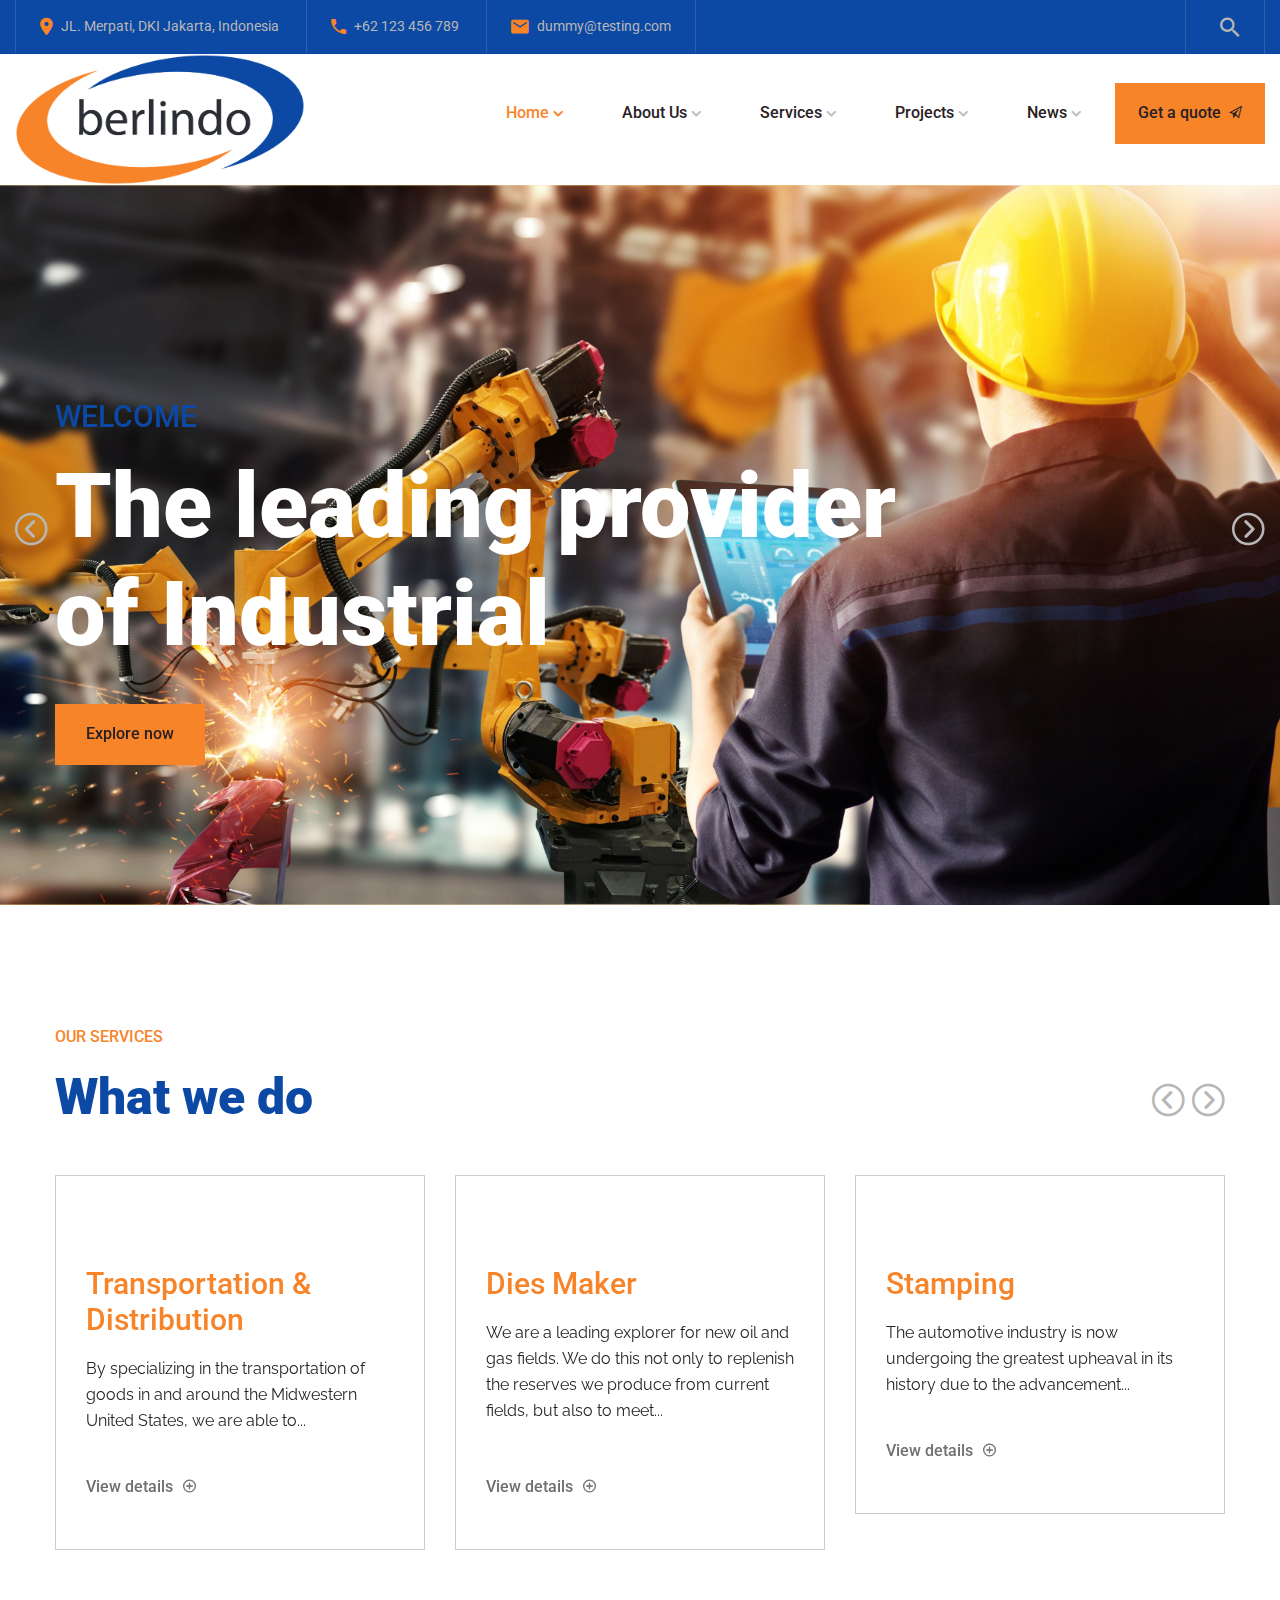
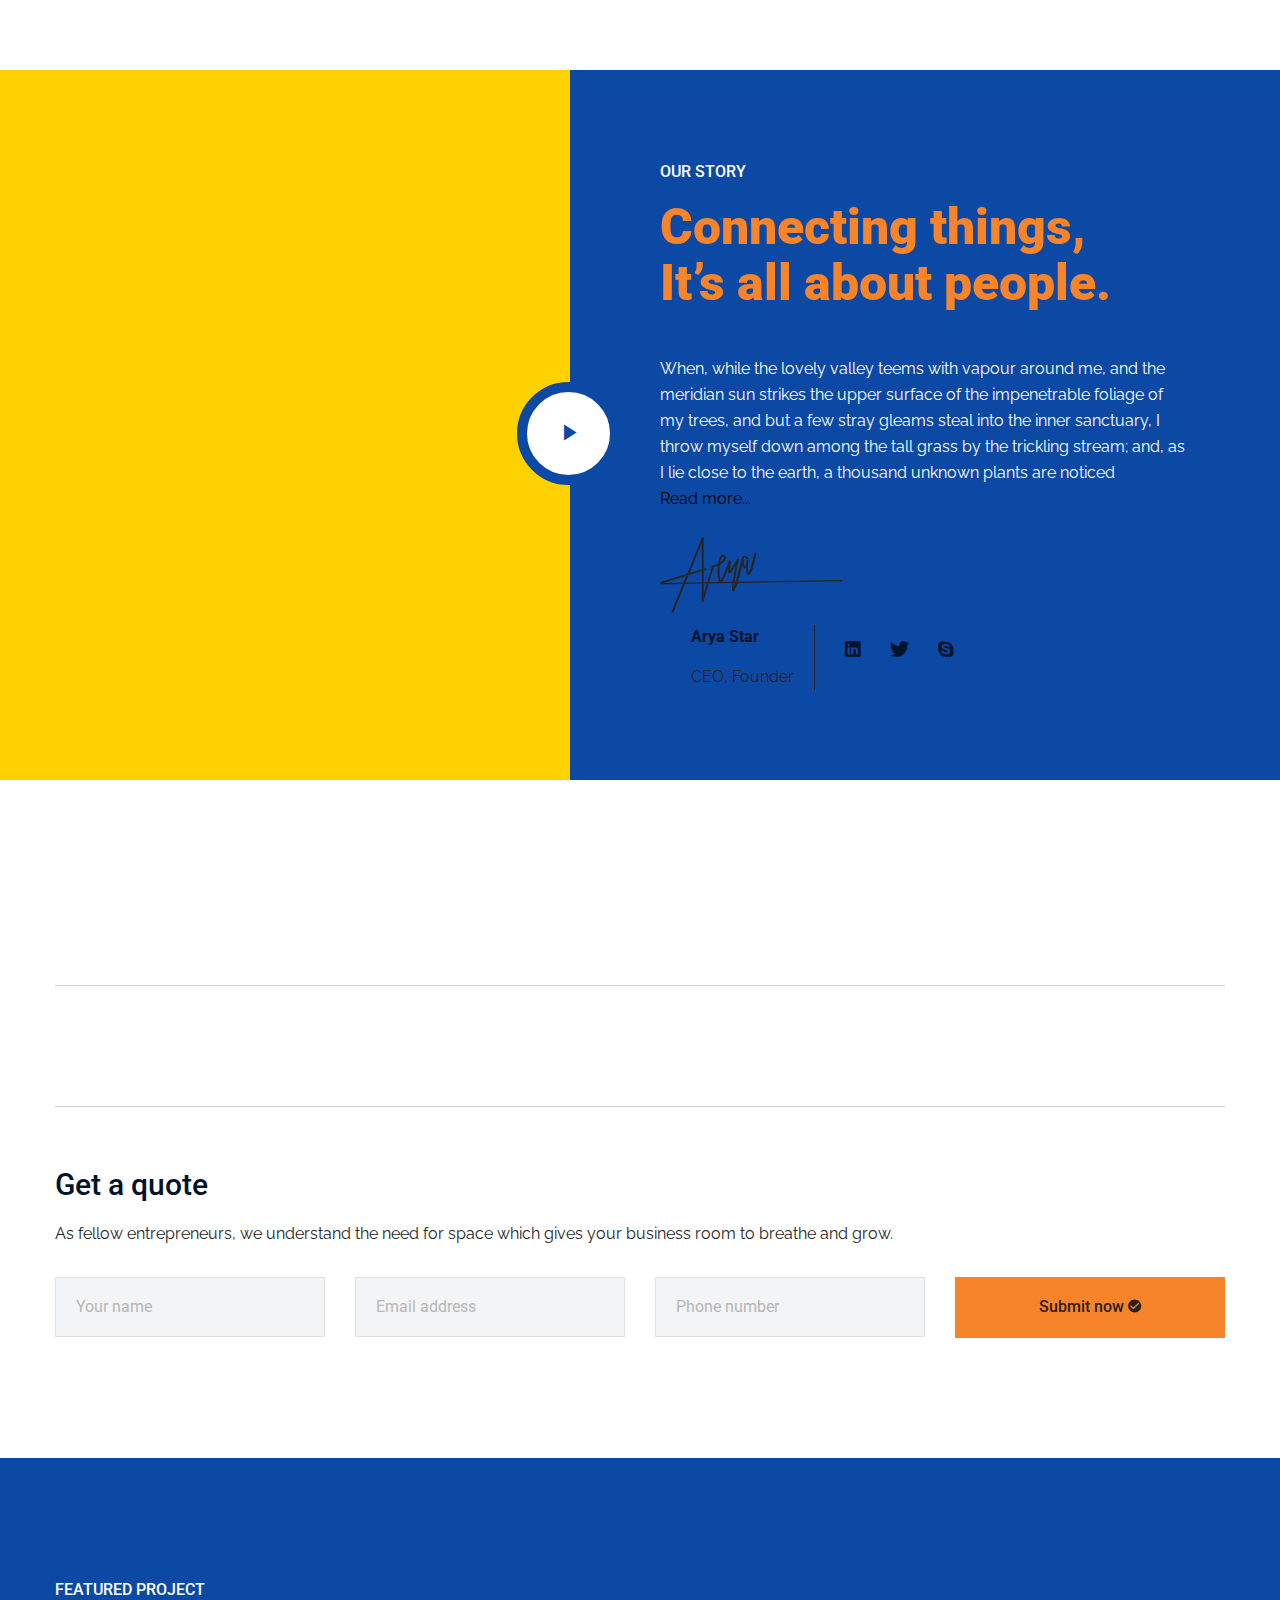
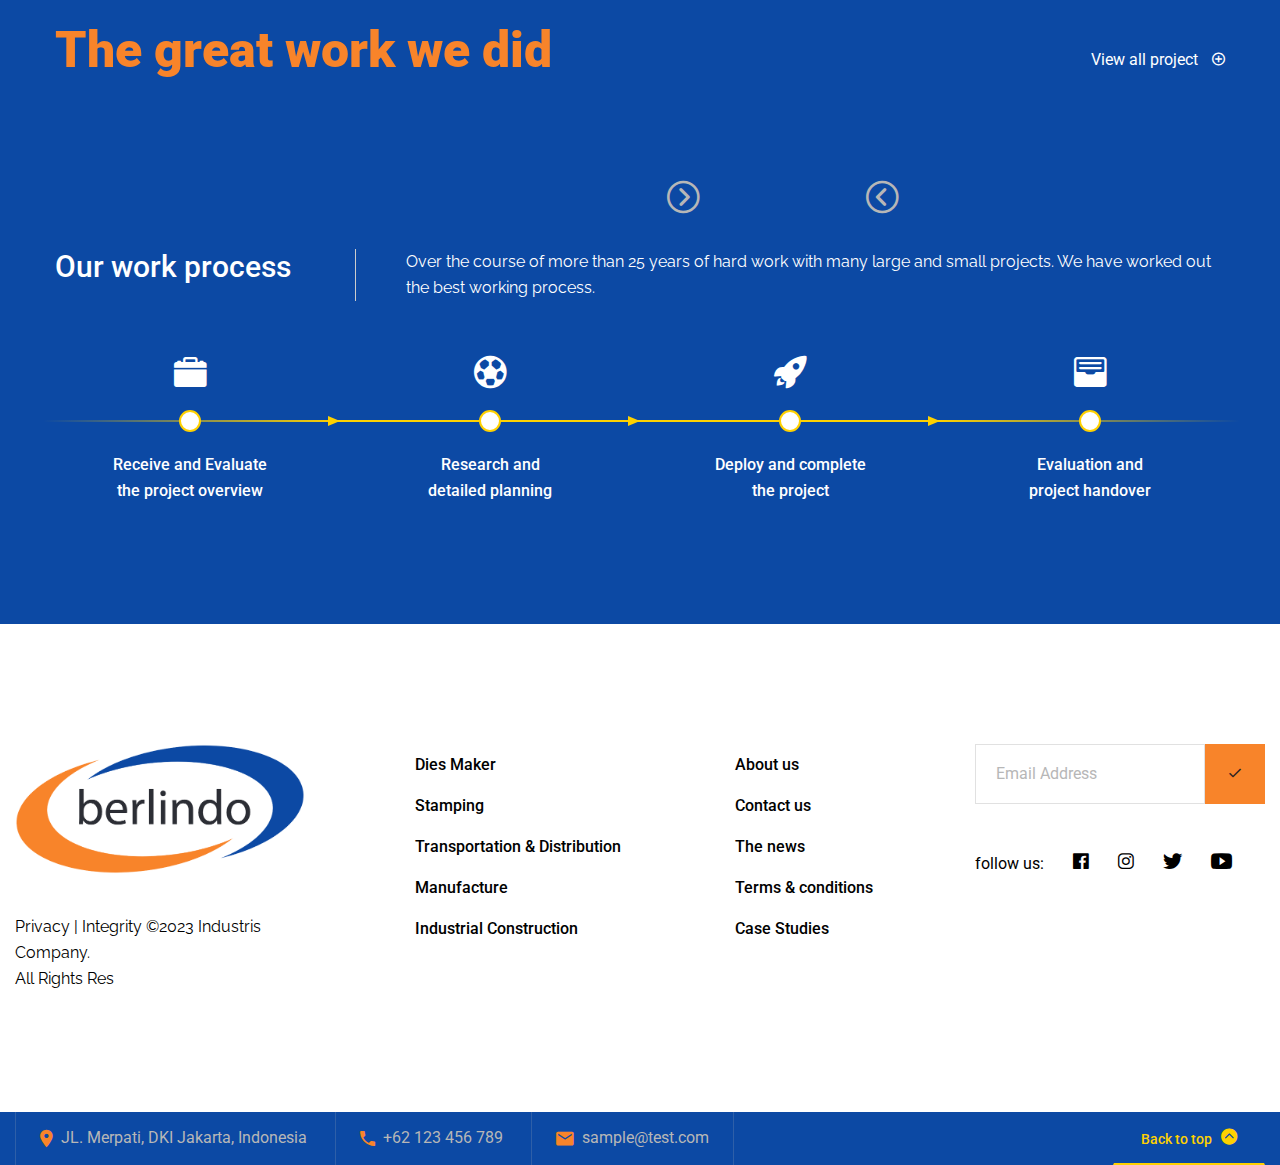
==== commit a24b7f9c: "up section" ====
--- a/index.html
+++ b/index.html
@@ -983,7 +983,6 @@
 		                                    <li><a href="#" style="color:black">Transportation & Distribution</a></li>
 		                                    <li><a href="#" style="color:black">Manufacture</a></li>
 		                                    <li><a href="#" style="color:black">Industrial Construction</a></li>
-		                                    <li><a href="#" style="color:black">Green Energy</a></li>
 		                                </ul>
 		                            </div>
 		                        </div>
